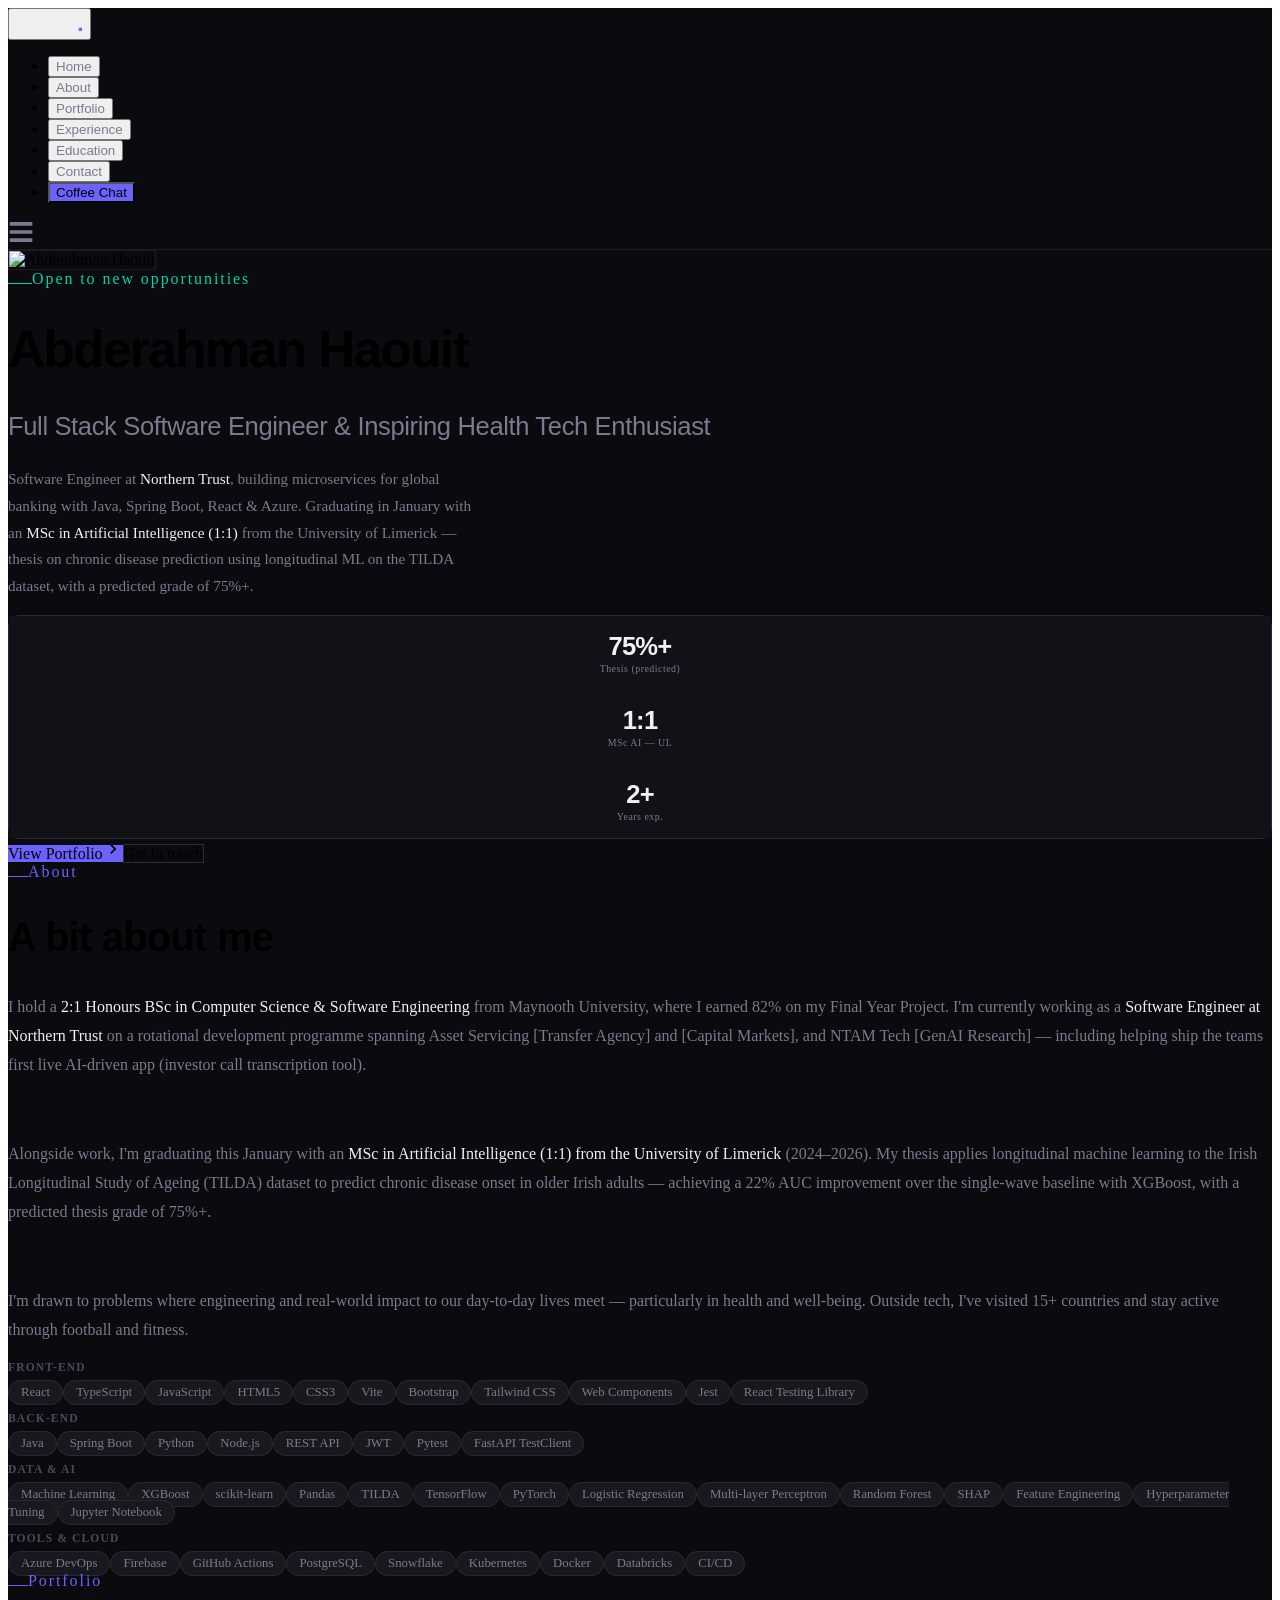
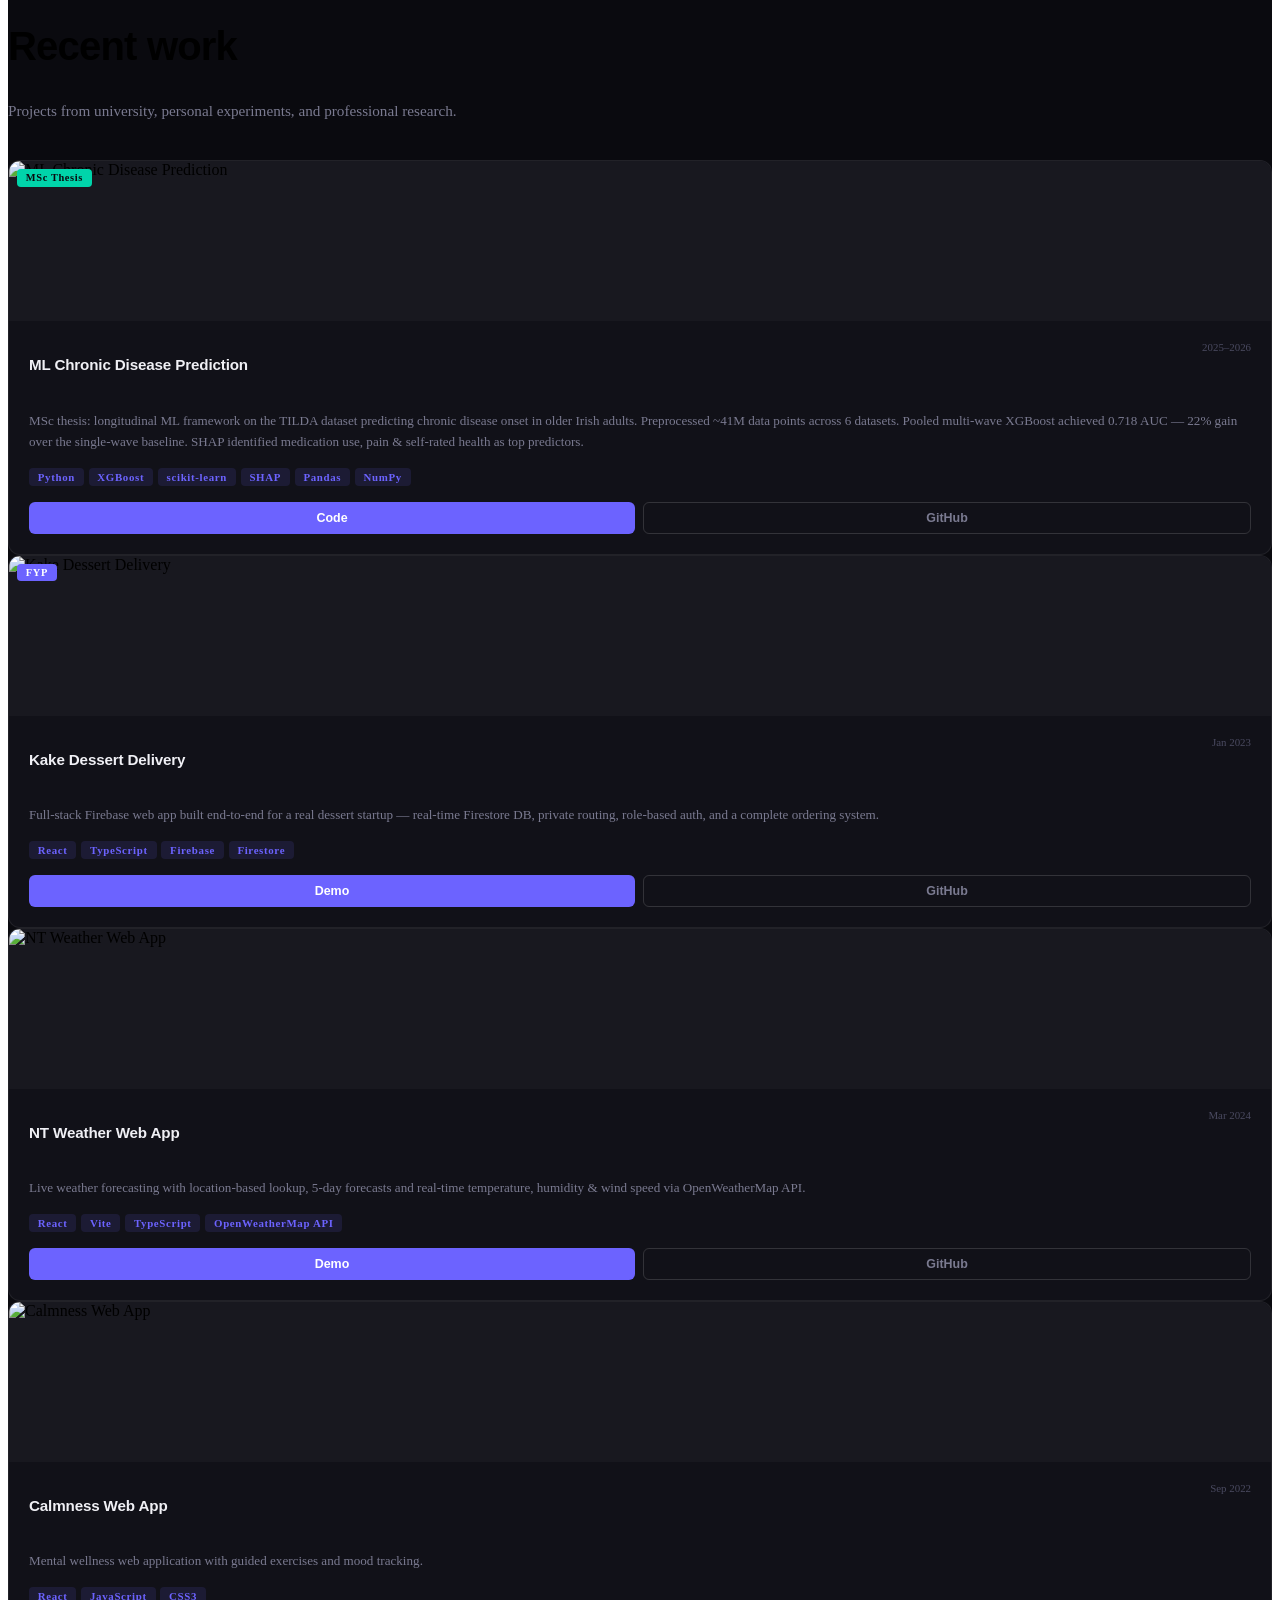
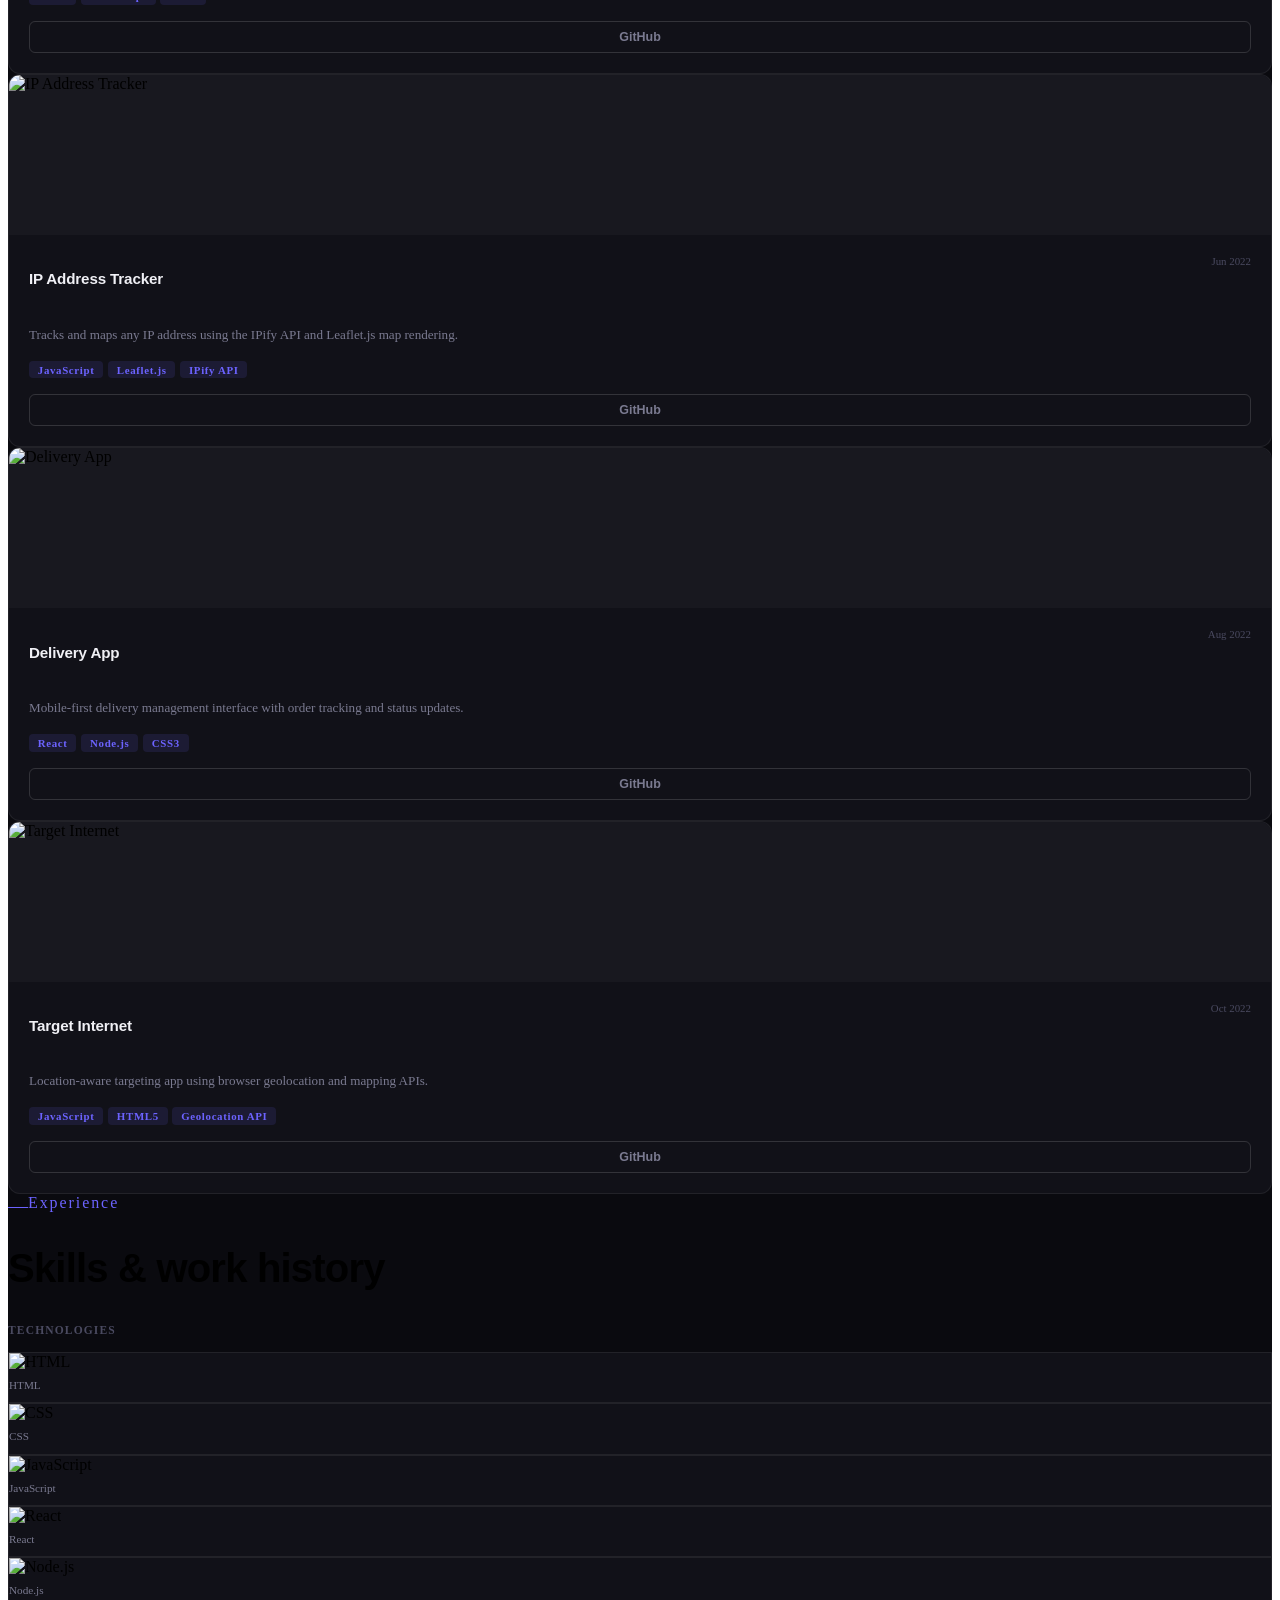
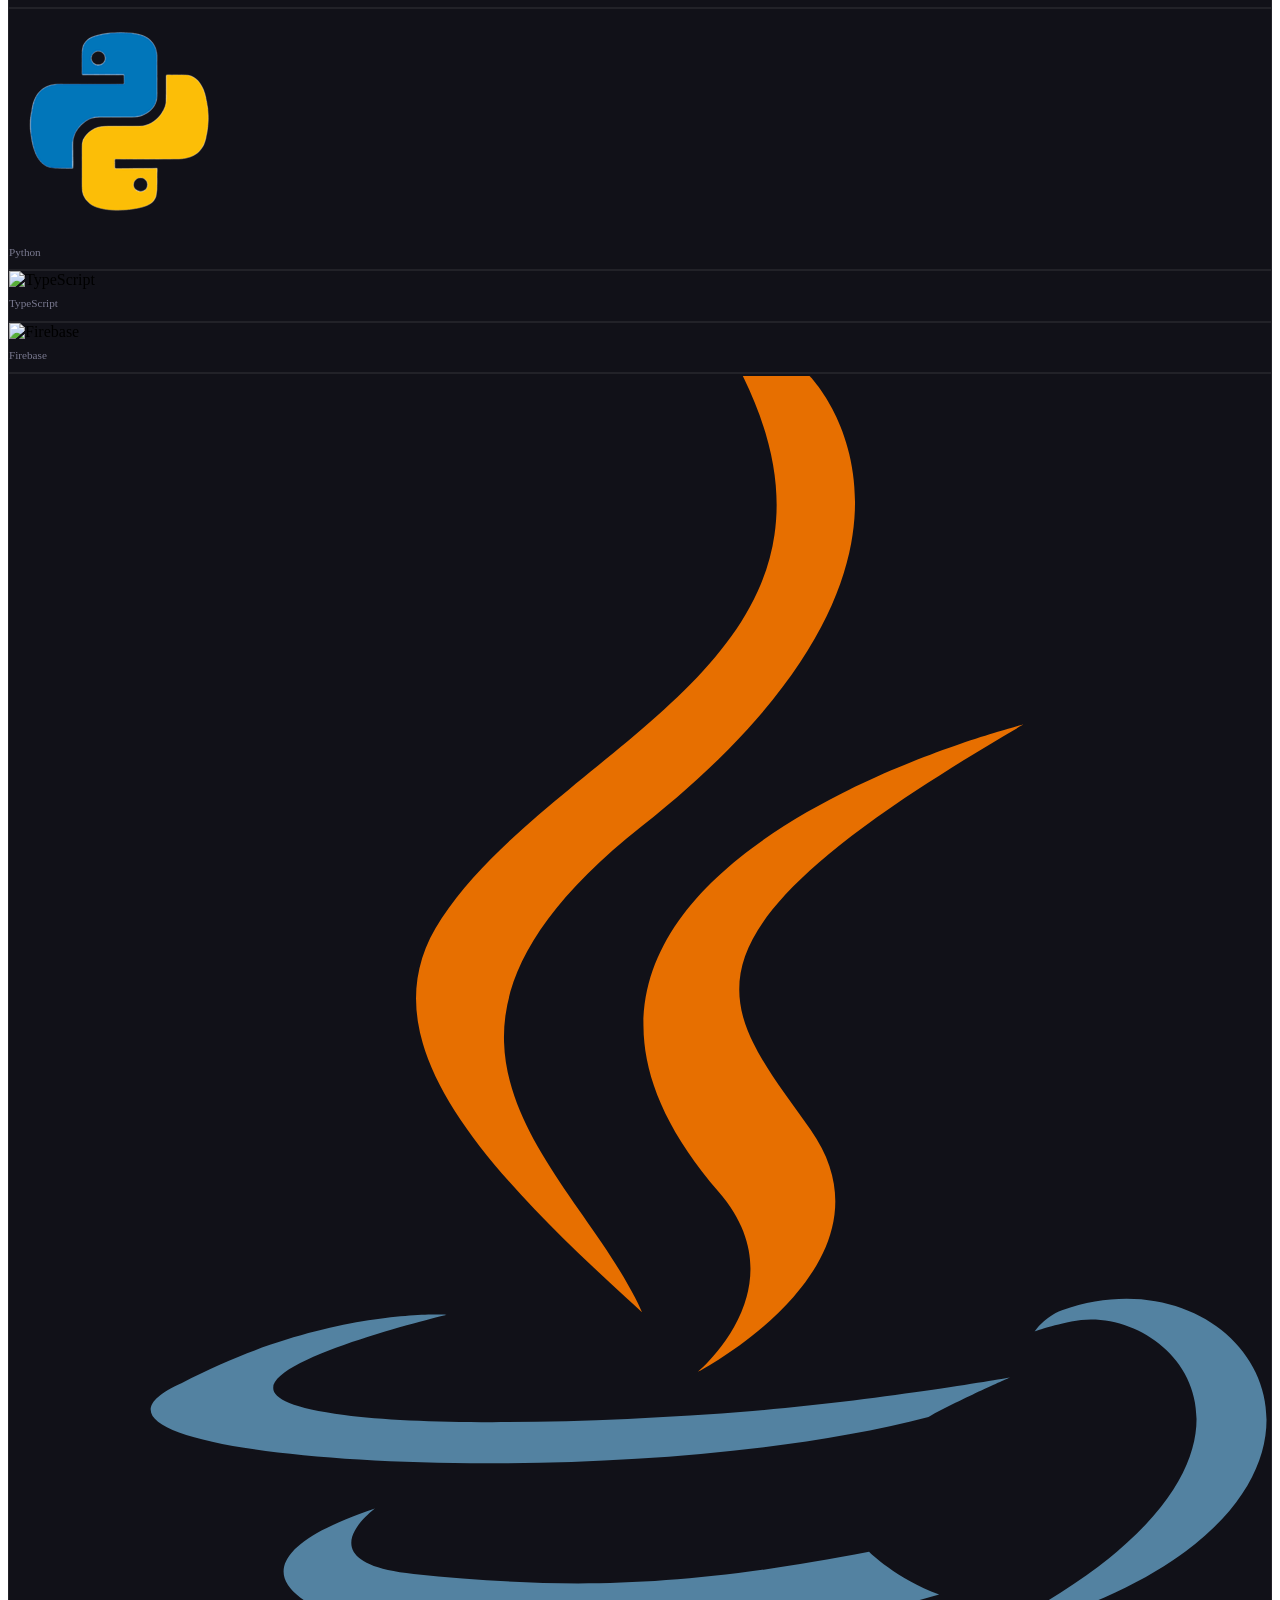
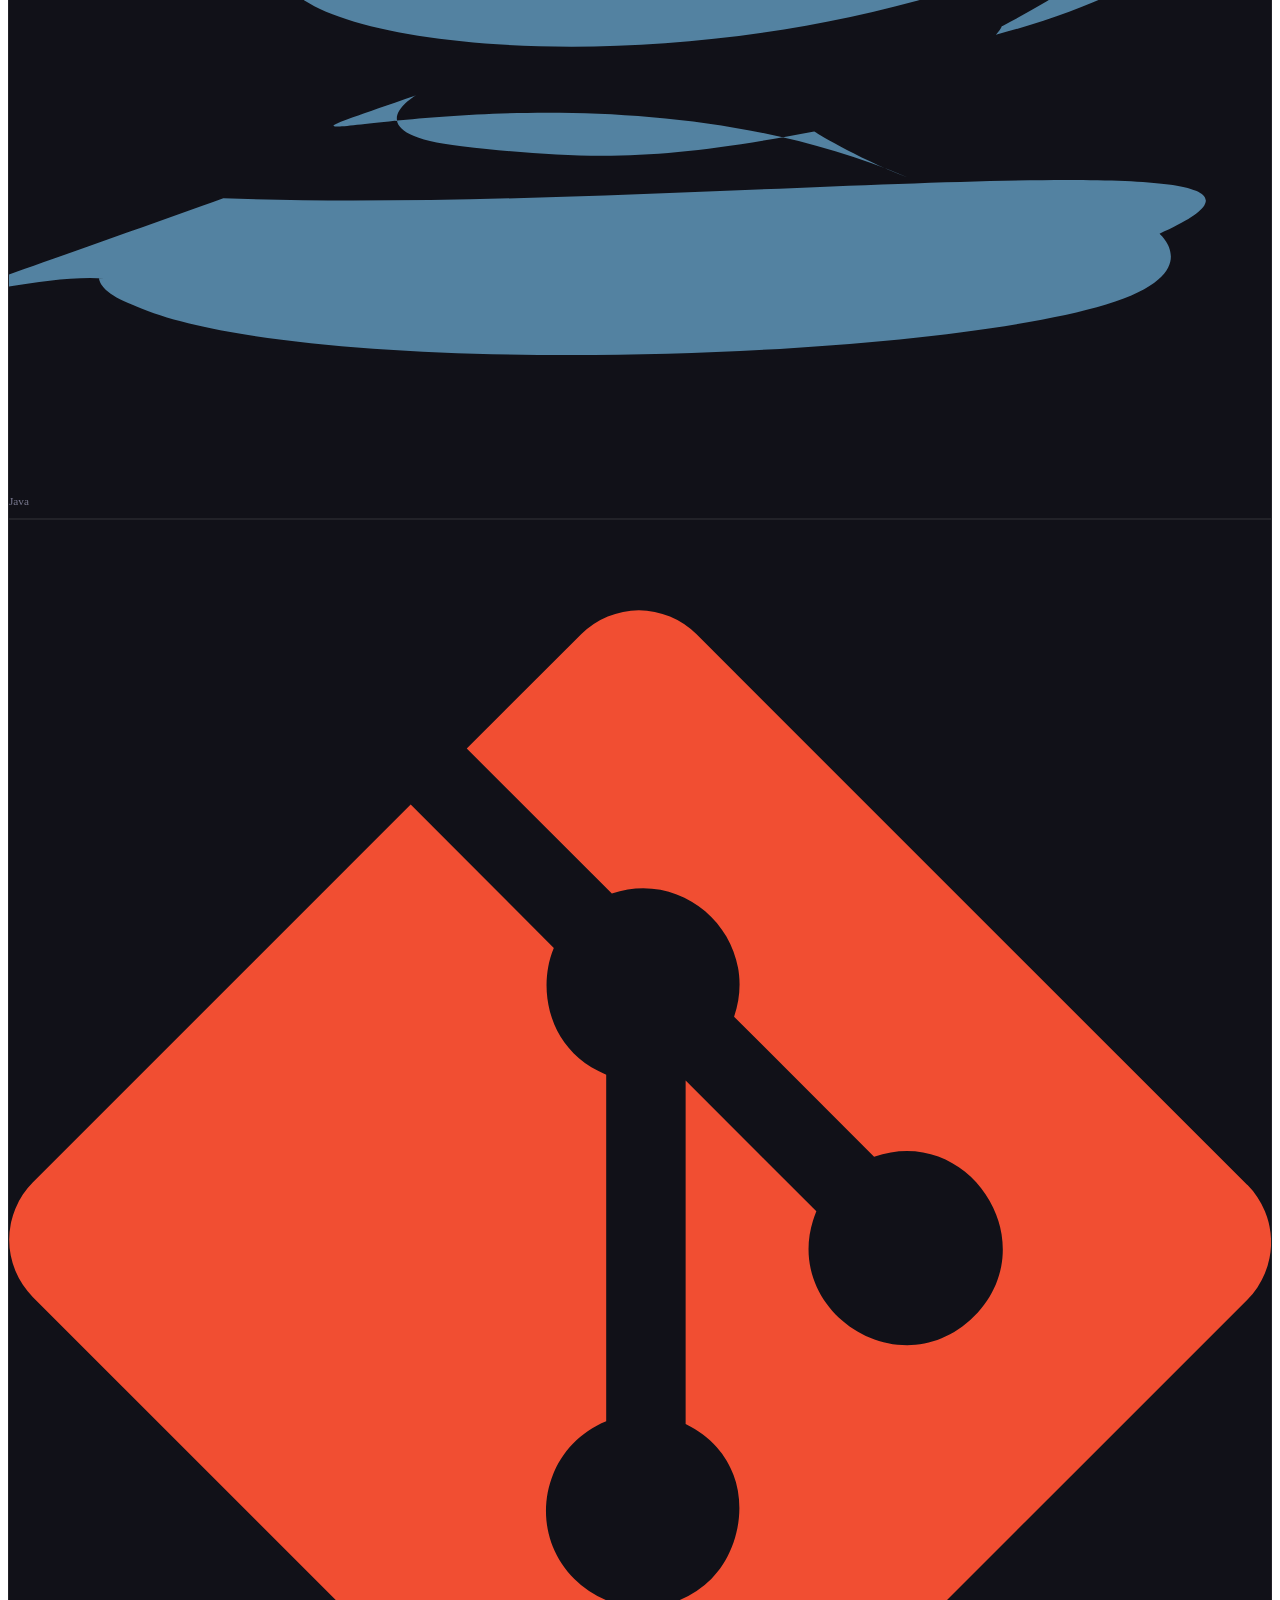
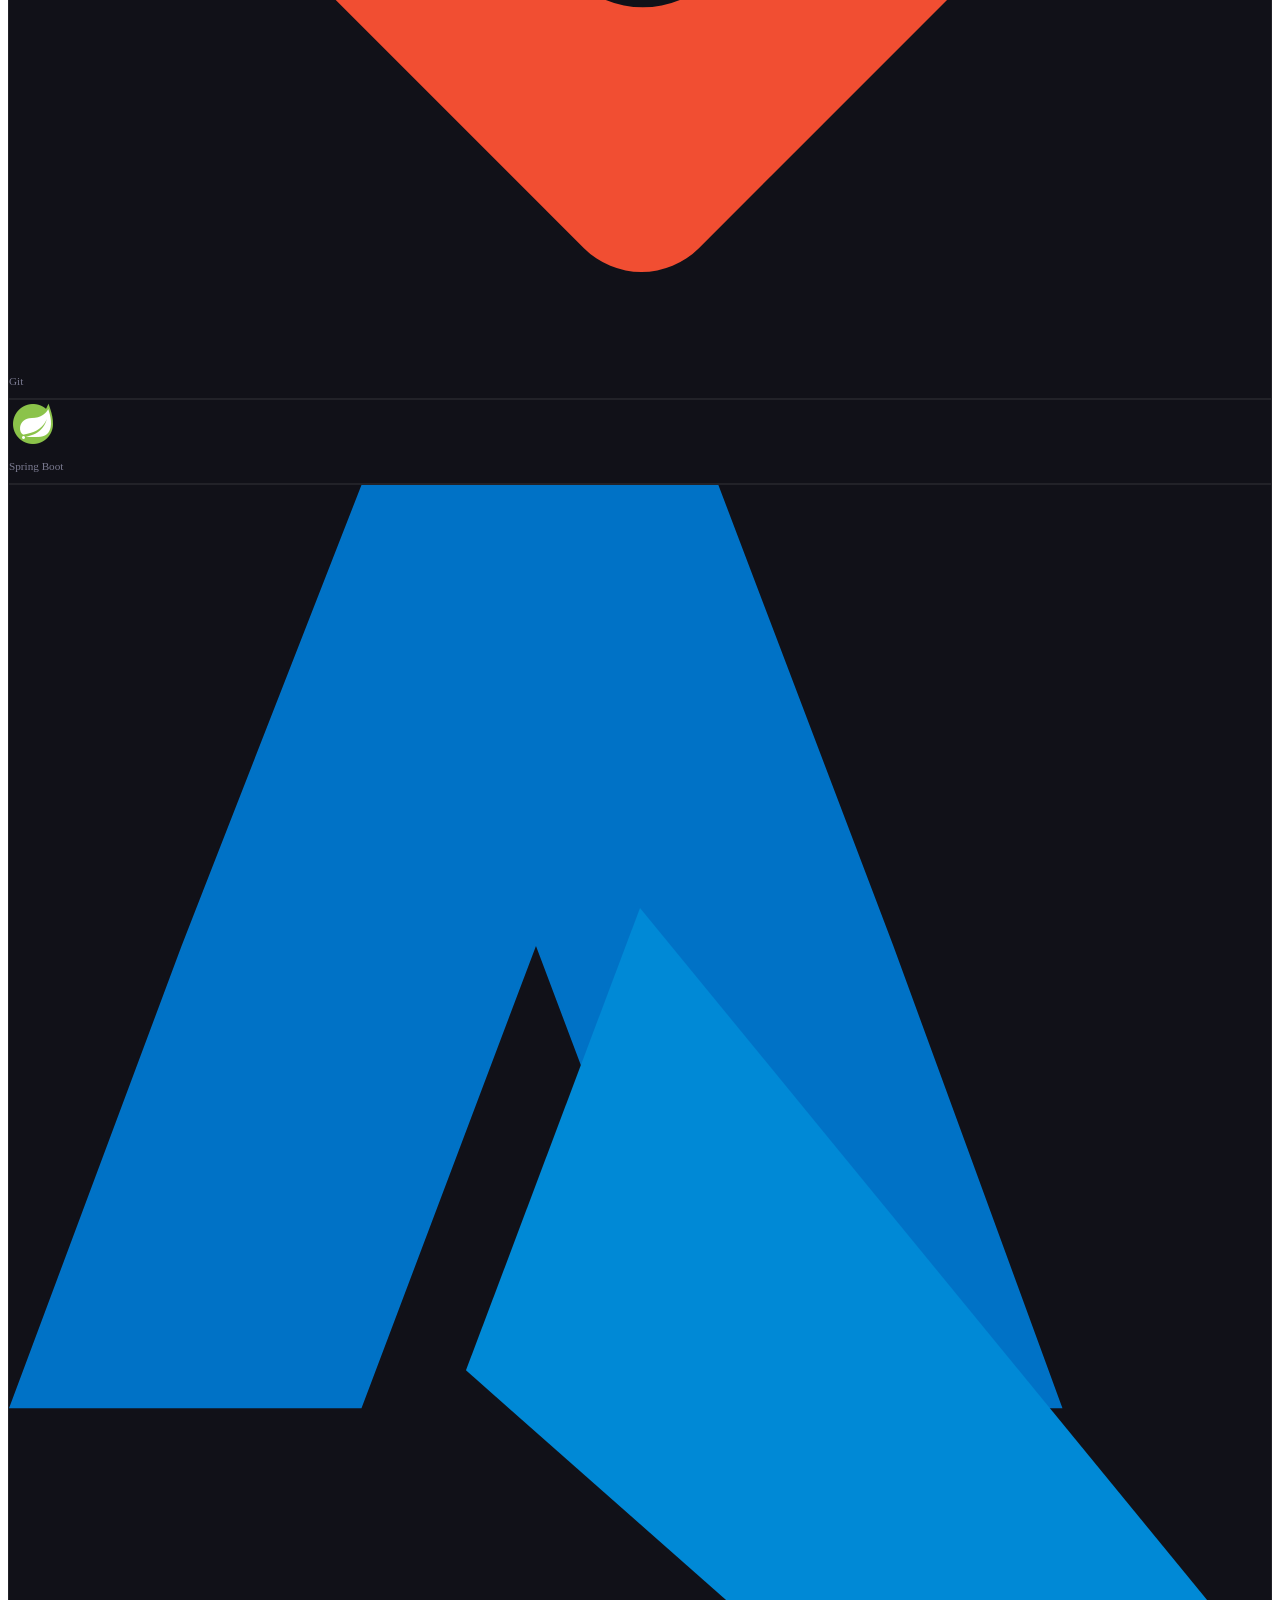
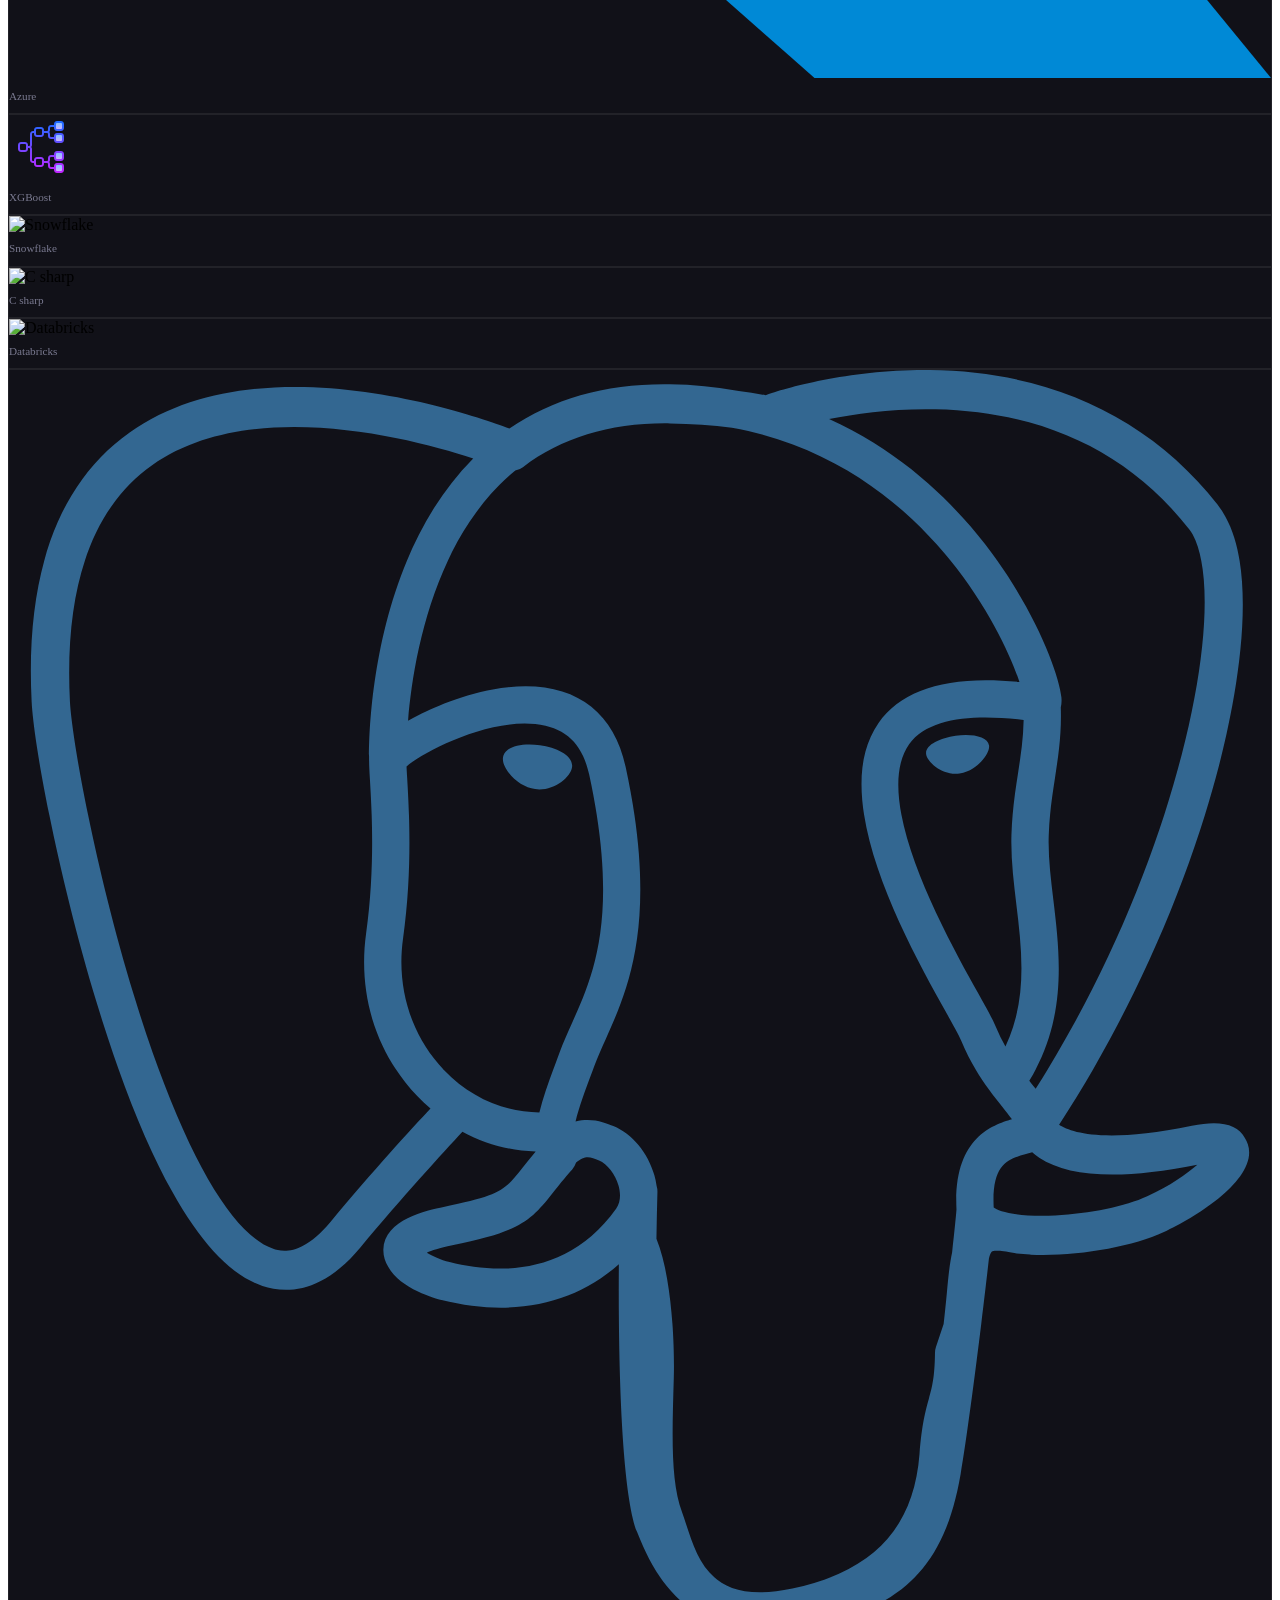
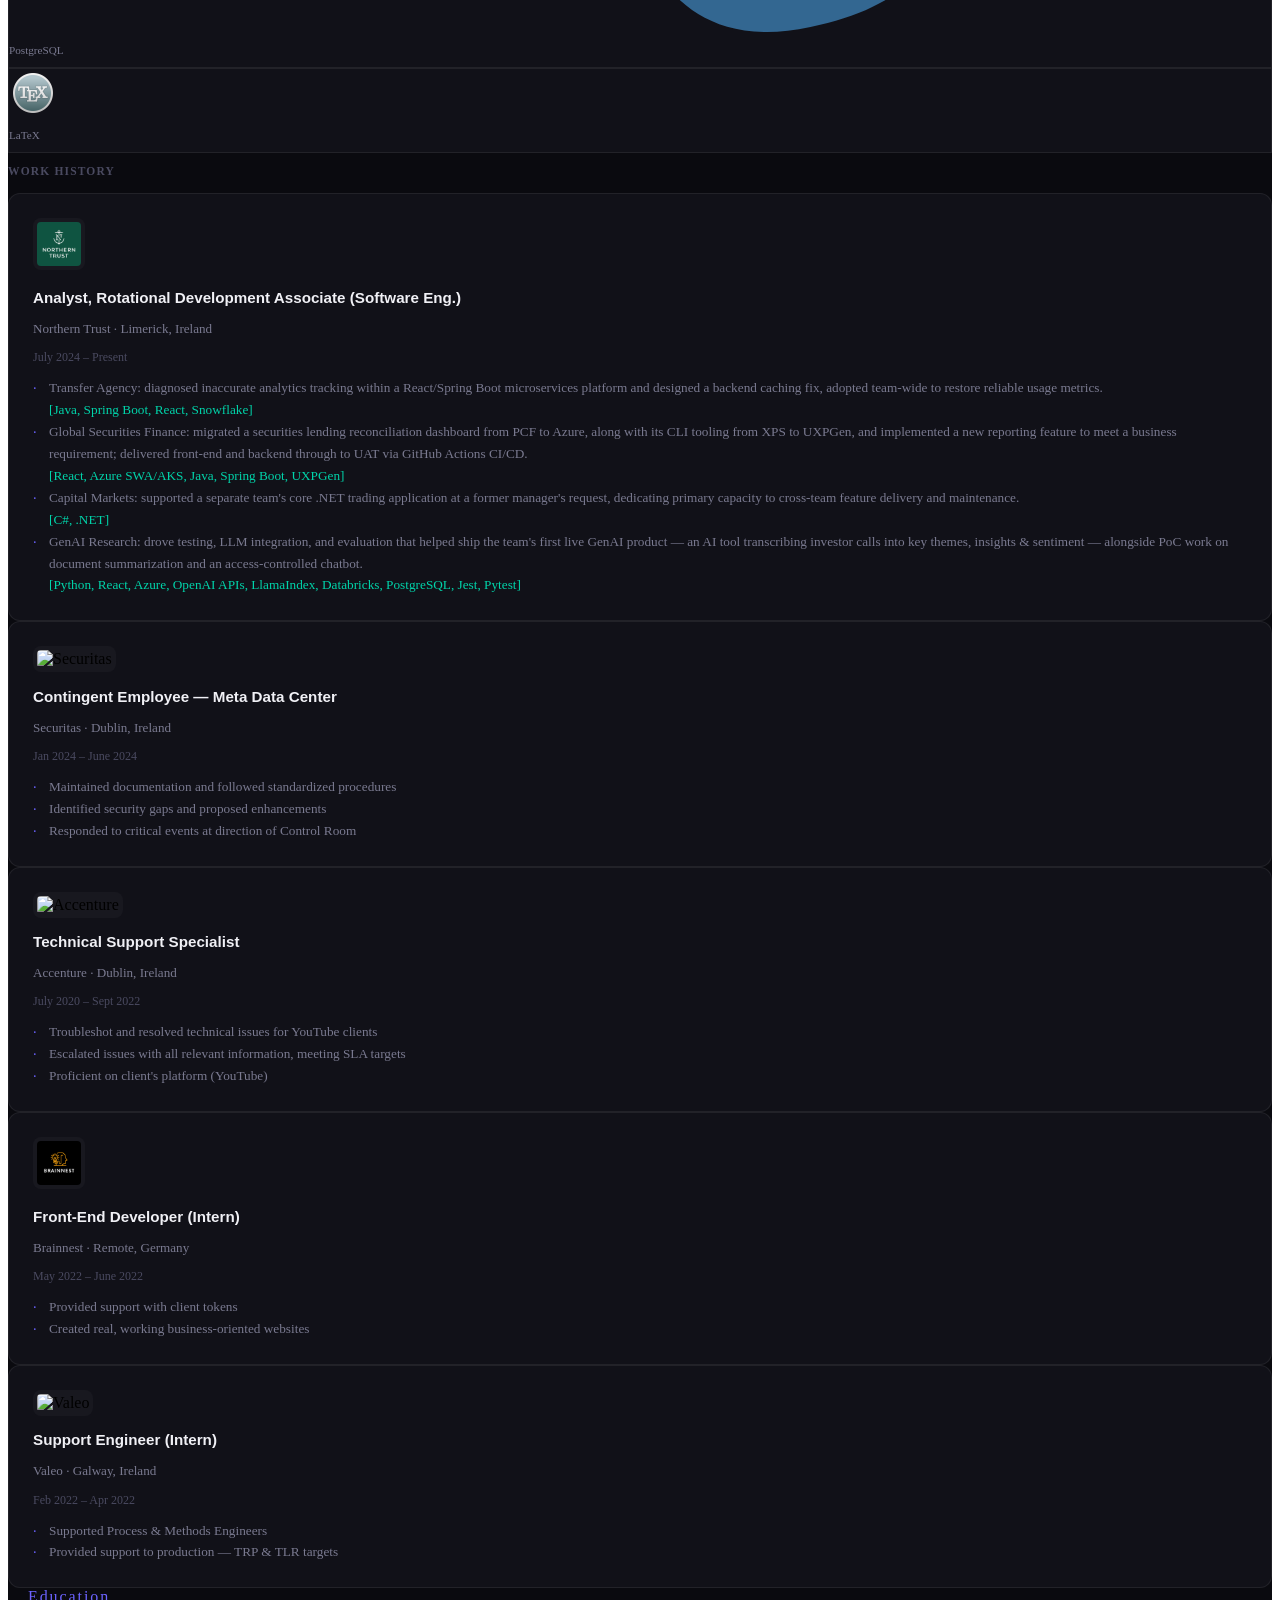
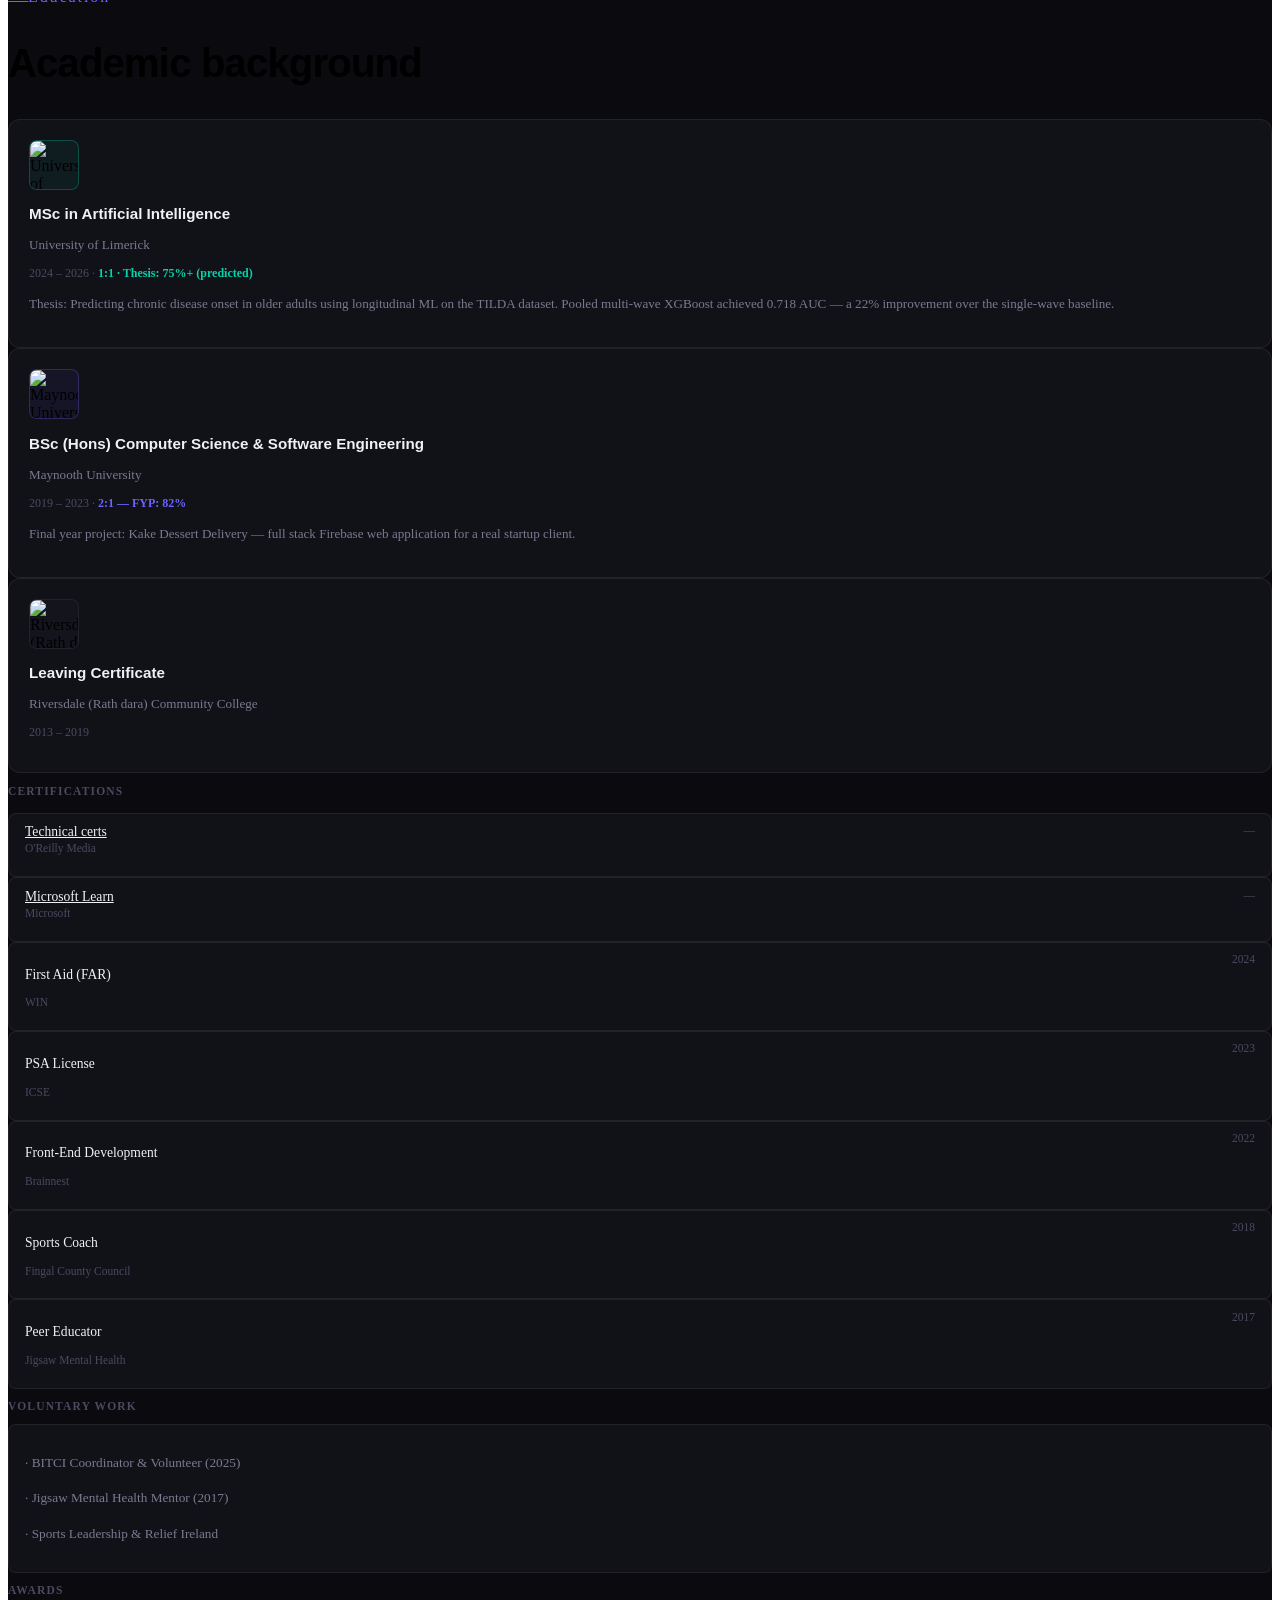
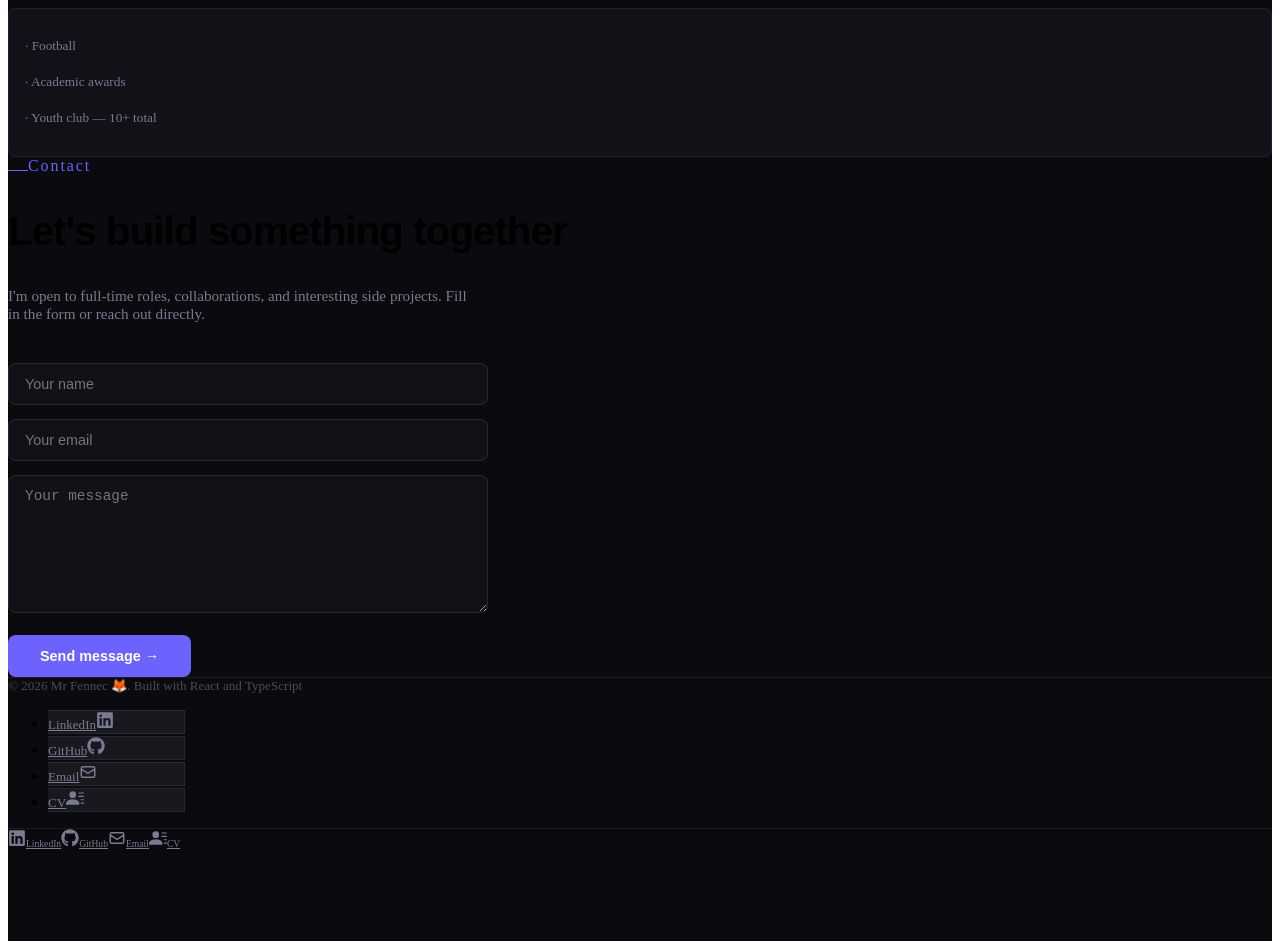
==== index.html @ 6ec9b43c "Updates" ====
<!doctype html><html lang="en"><head><meta charset="utf-8"/><link rel="icon" href="/favicon.ico"/><meta name="viewport" content="width=device-width,initial-scale=1"/><meta name="theme-color" content="#000000"/><meta name="description" content="Abderahman Haouit — Full-Stack Engineer & AI Researcher"/><link rel="apple-touch-icon" href="/logo192.png"/><link rel="manifest" href="/manifest.json"/><title>Abder.</title><script>!function(){var e=sessionStorage.getItem("spa_redirect");e&&(sessionStorage.removeItem("spa_redirect"),window.history.replaceState(null,"","/"+e))}()</script><script defer="defer" src="/static/js/main.0564d93a.js"></script><link href="/static/css/main.3e0c6f83.css" rel="stylesheet"></head><body><noscript>You need to enable JavaScript to run this app.</noscript><div id="root"></div></body></html>
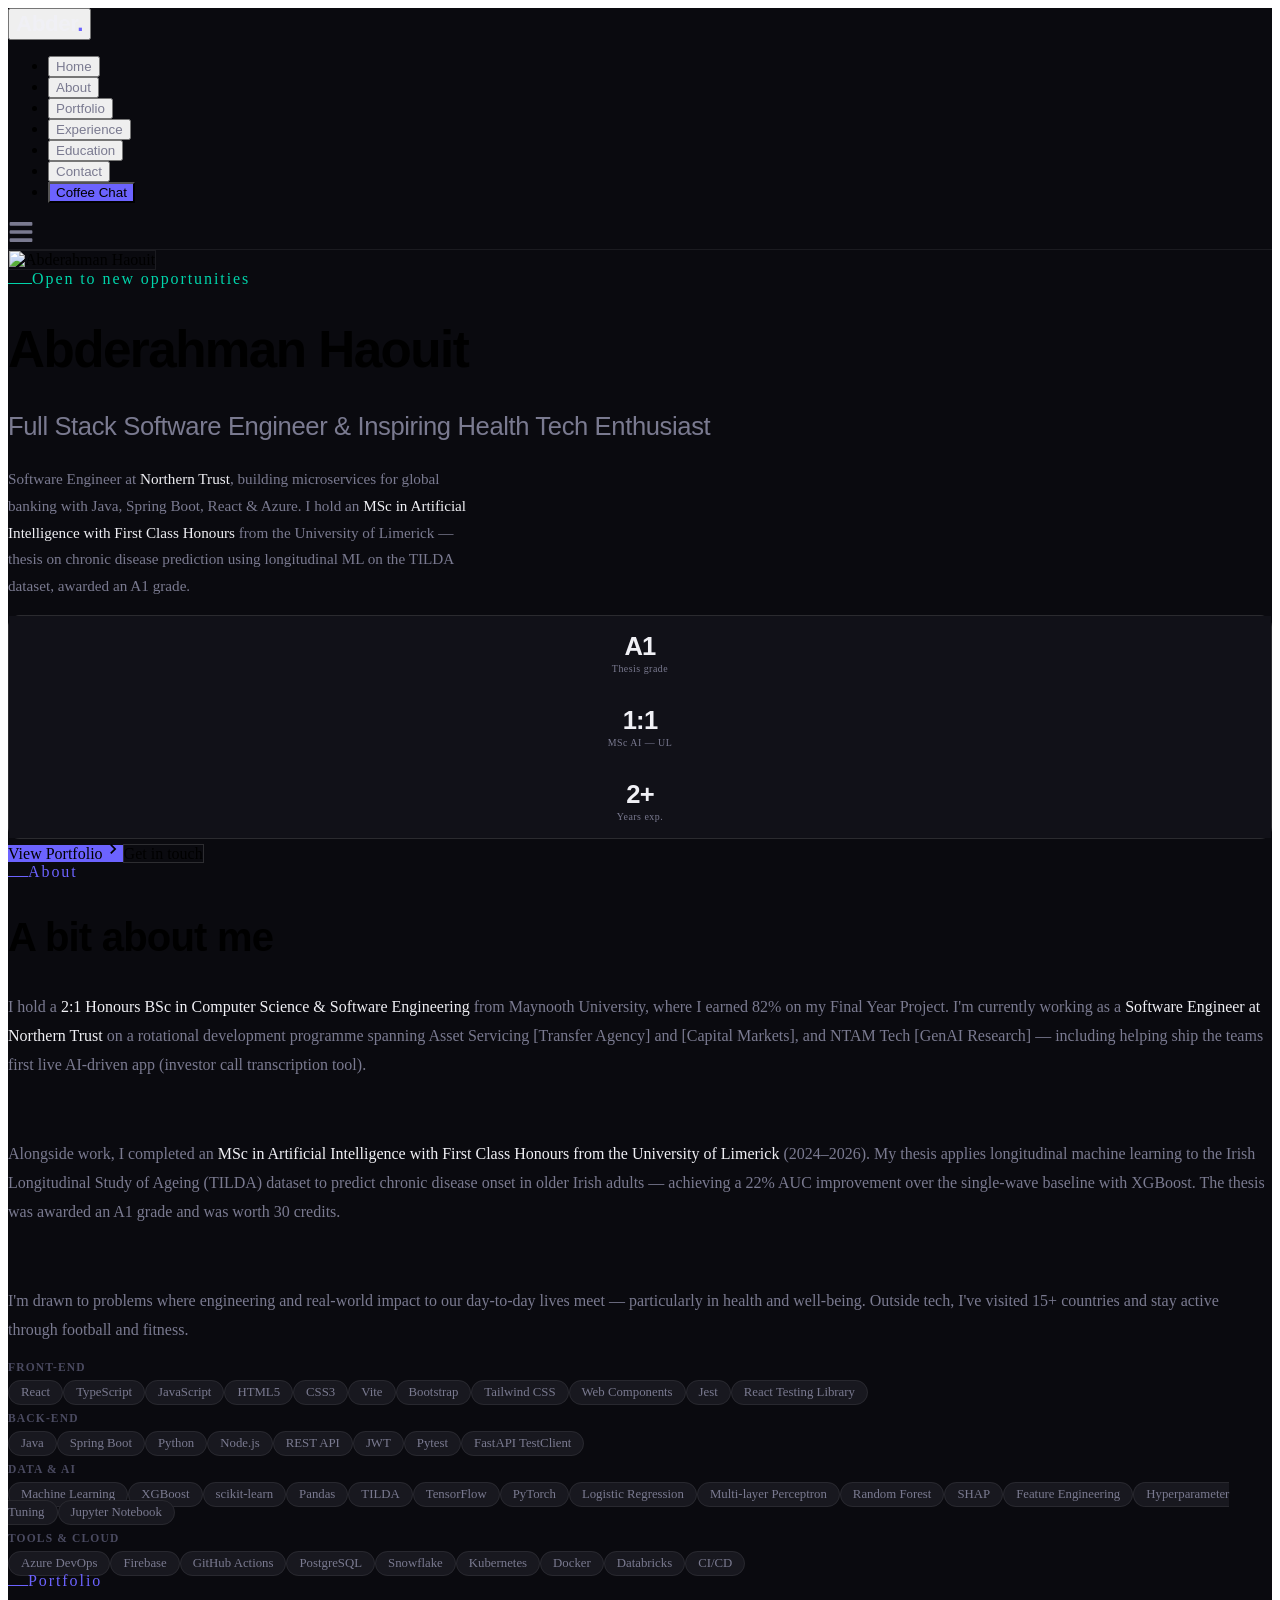
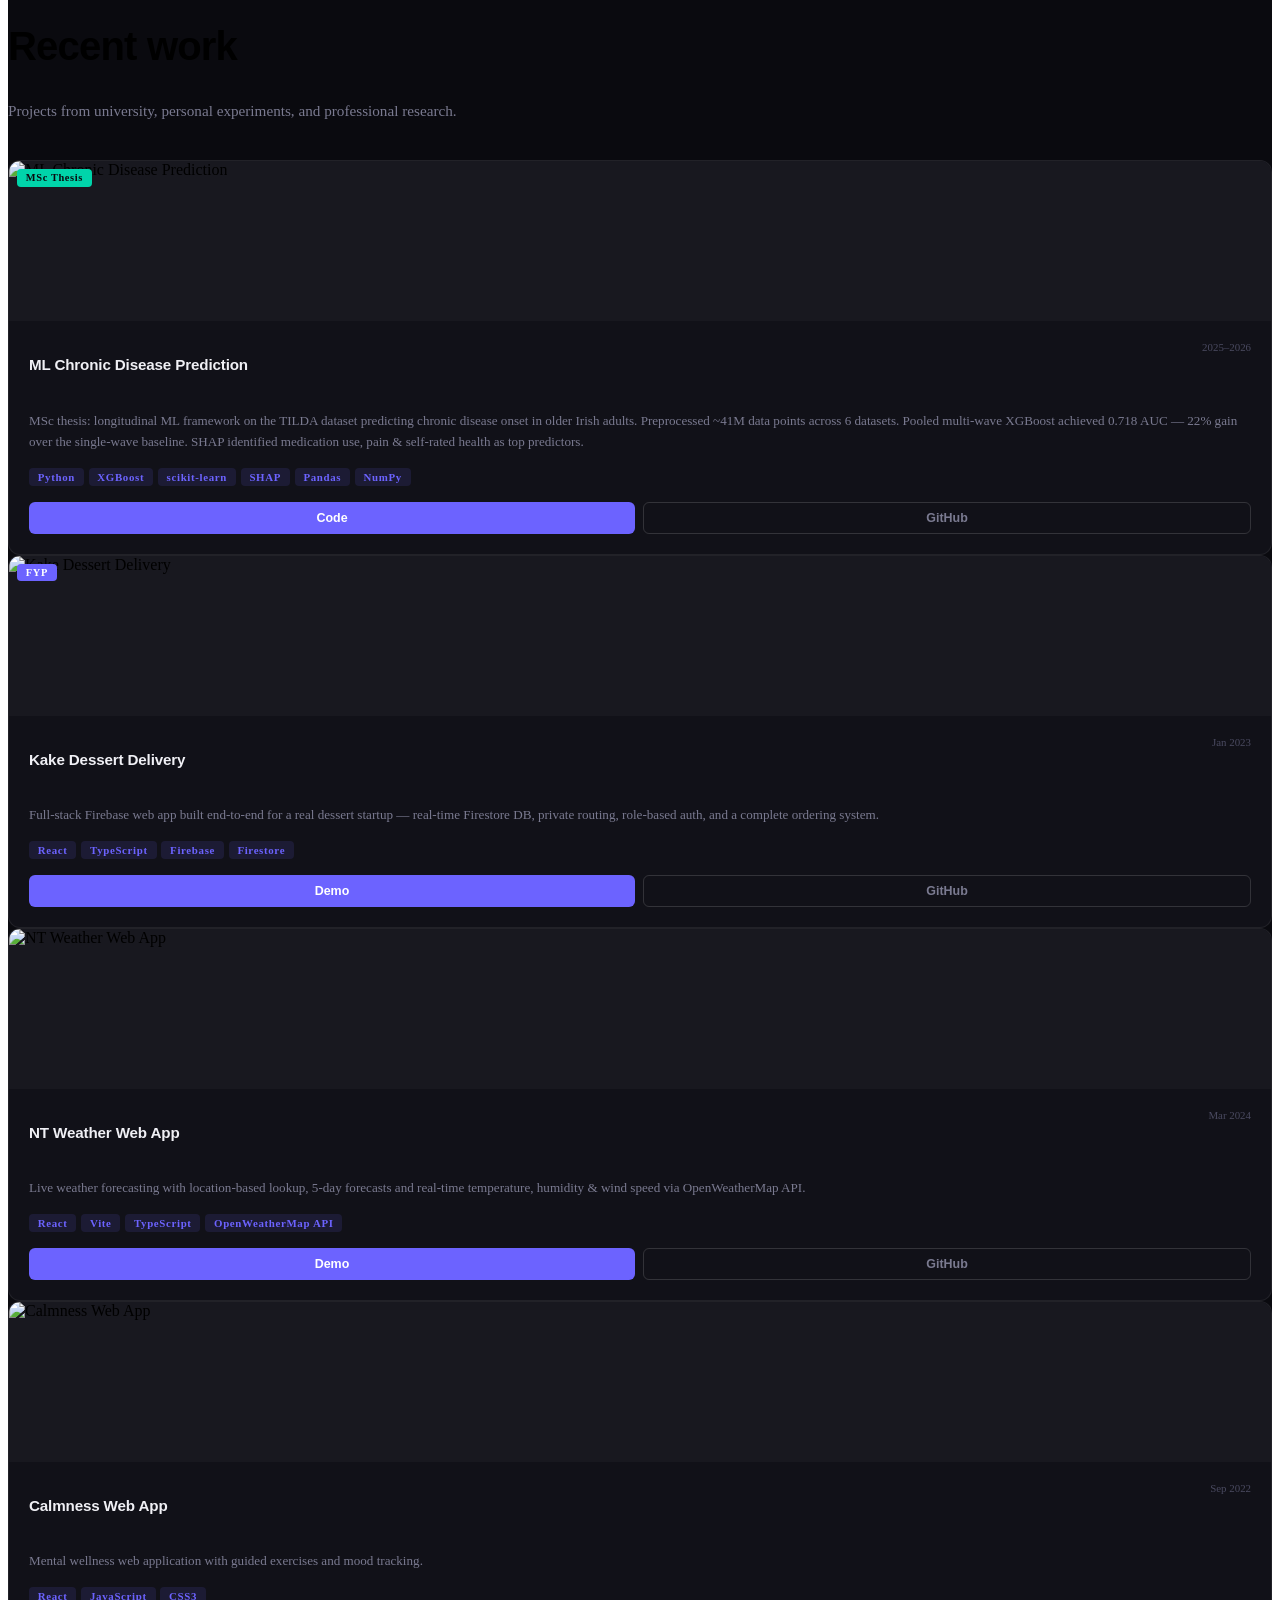
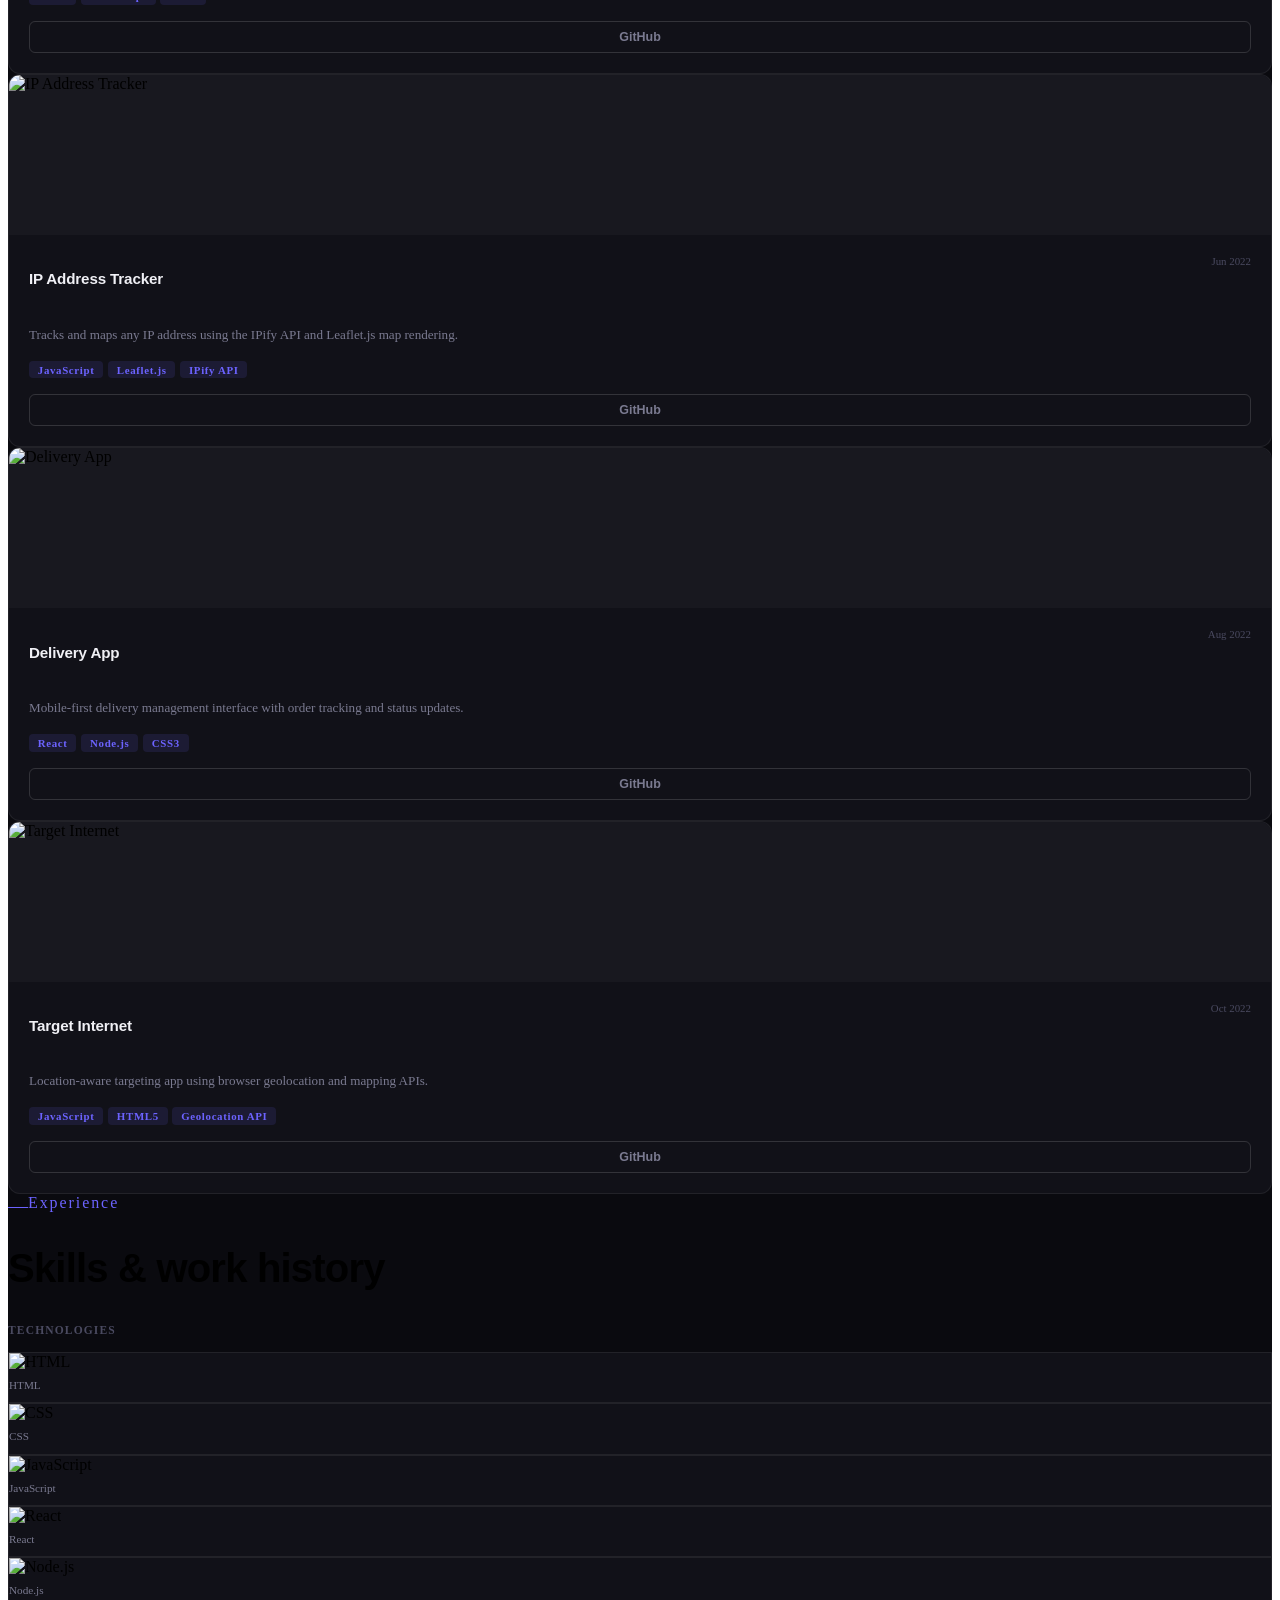
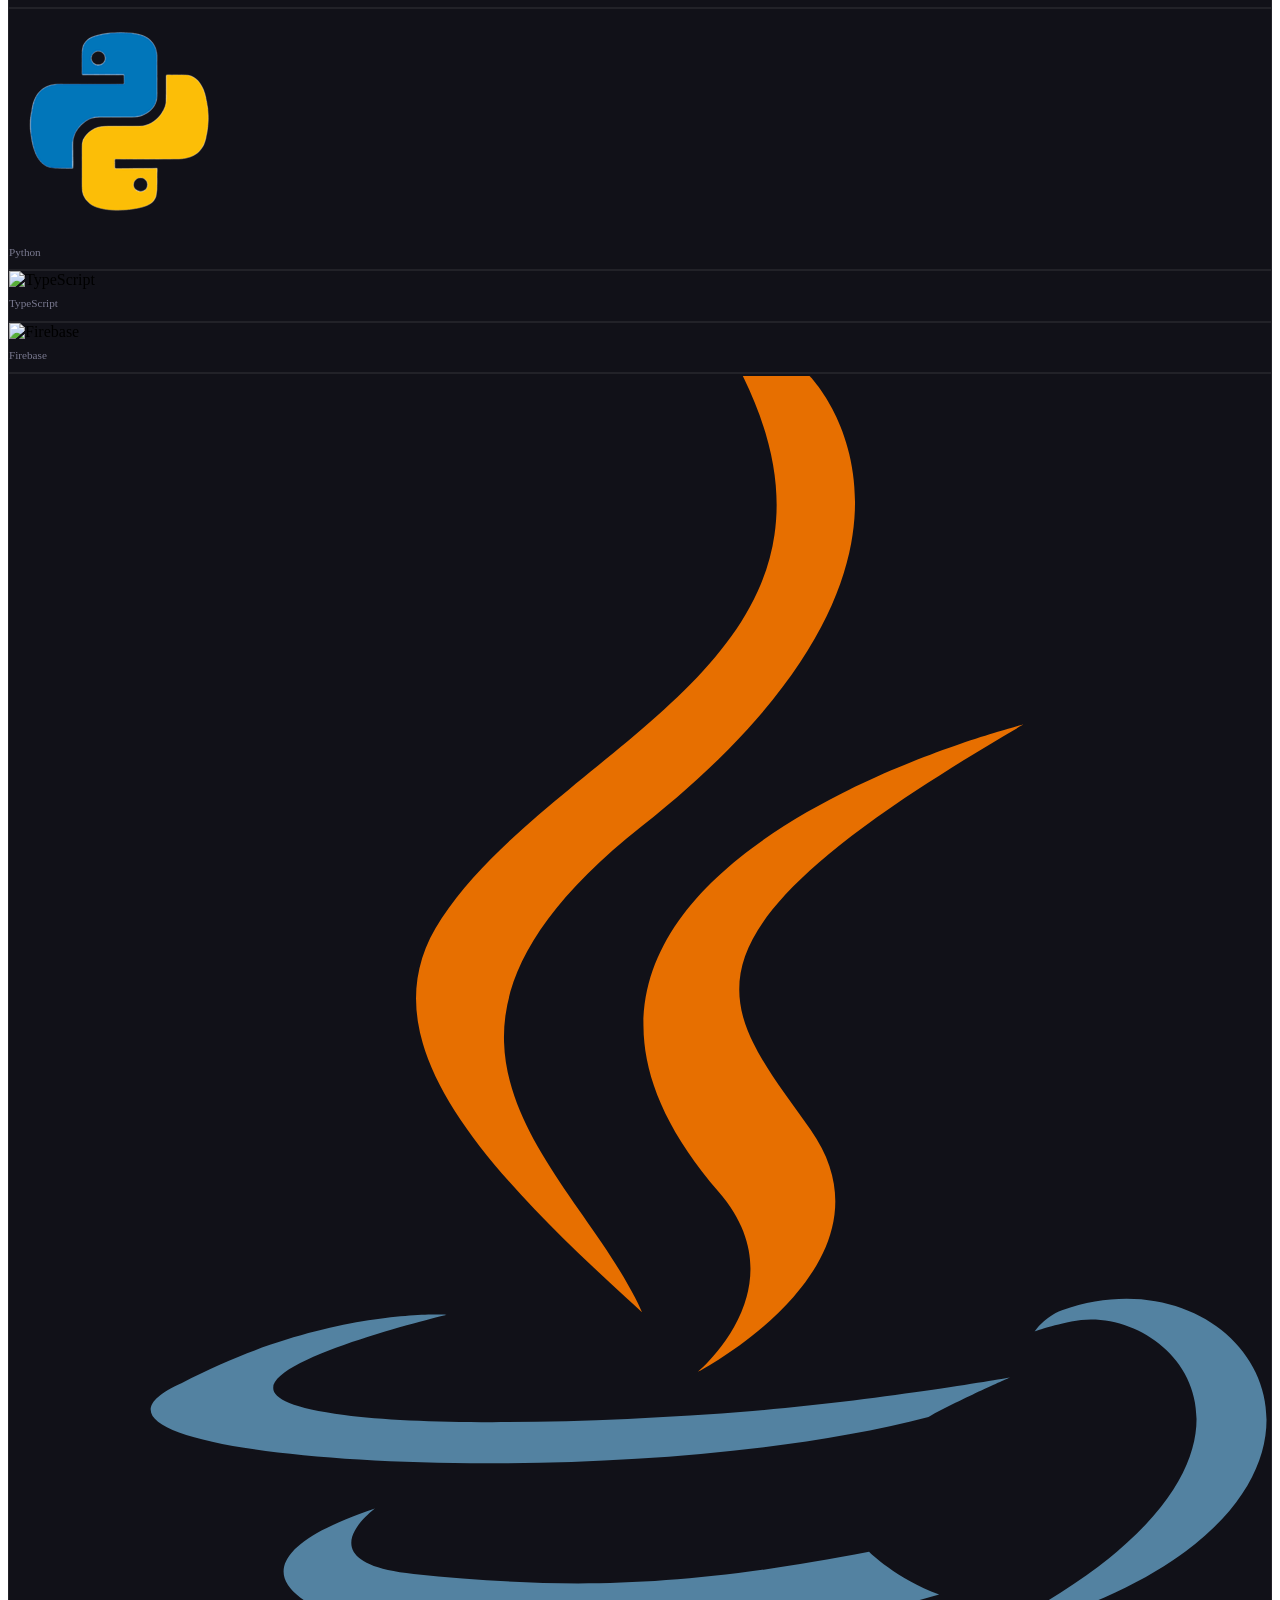
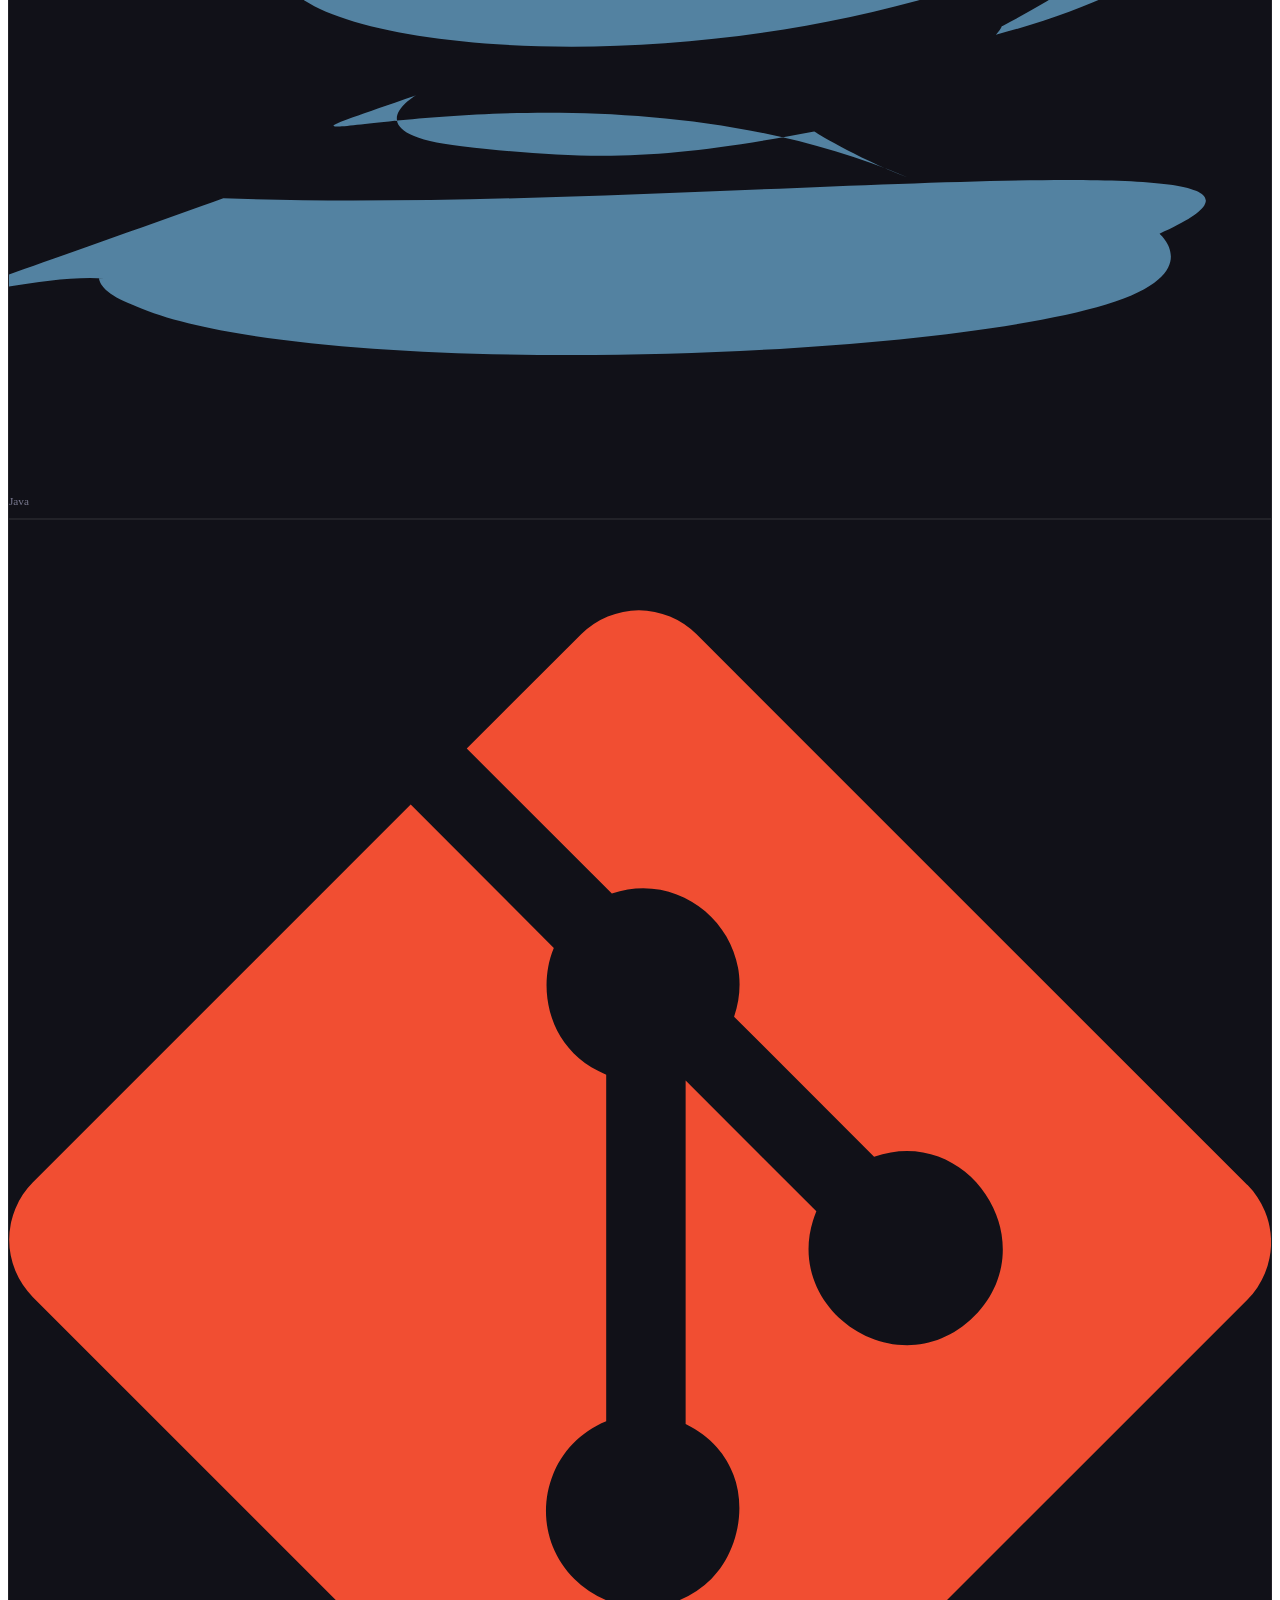
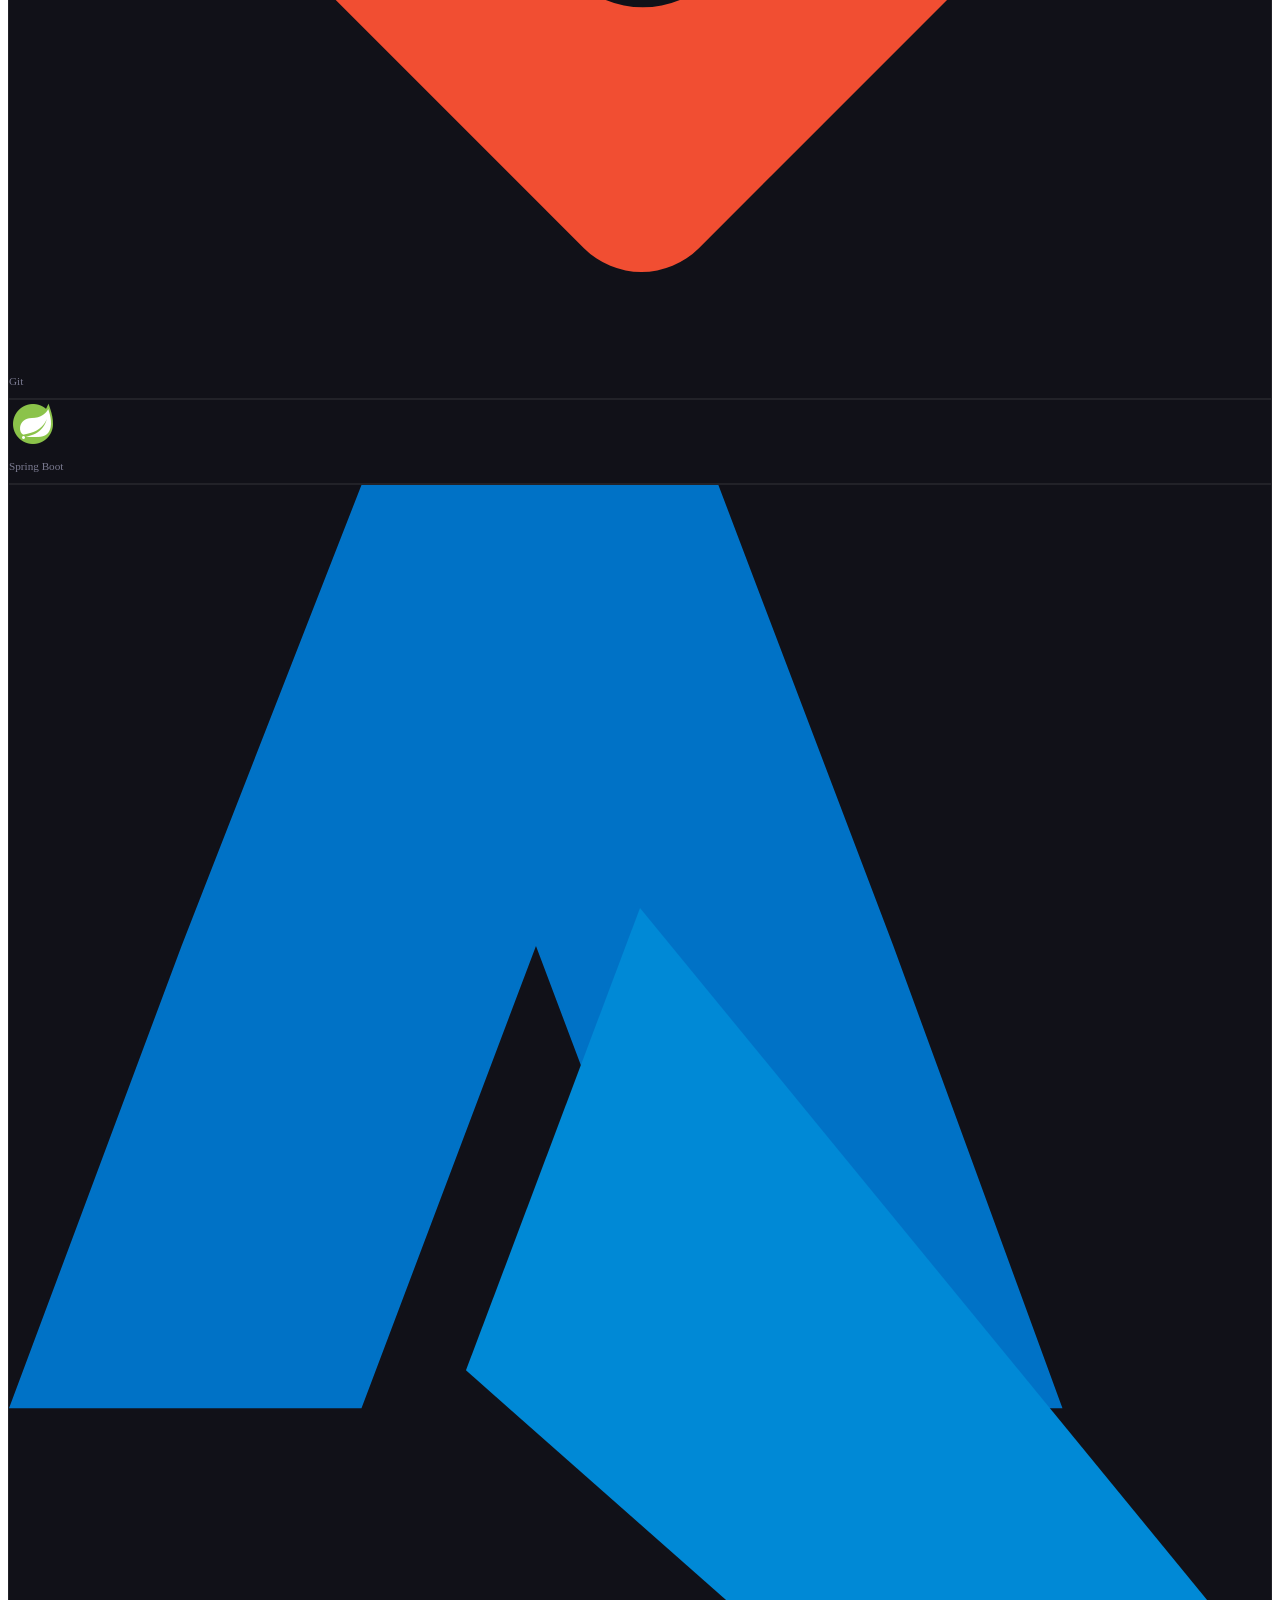
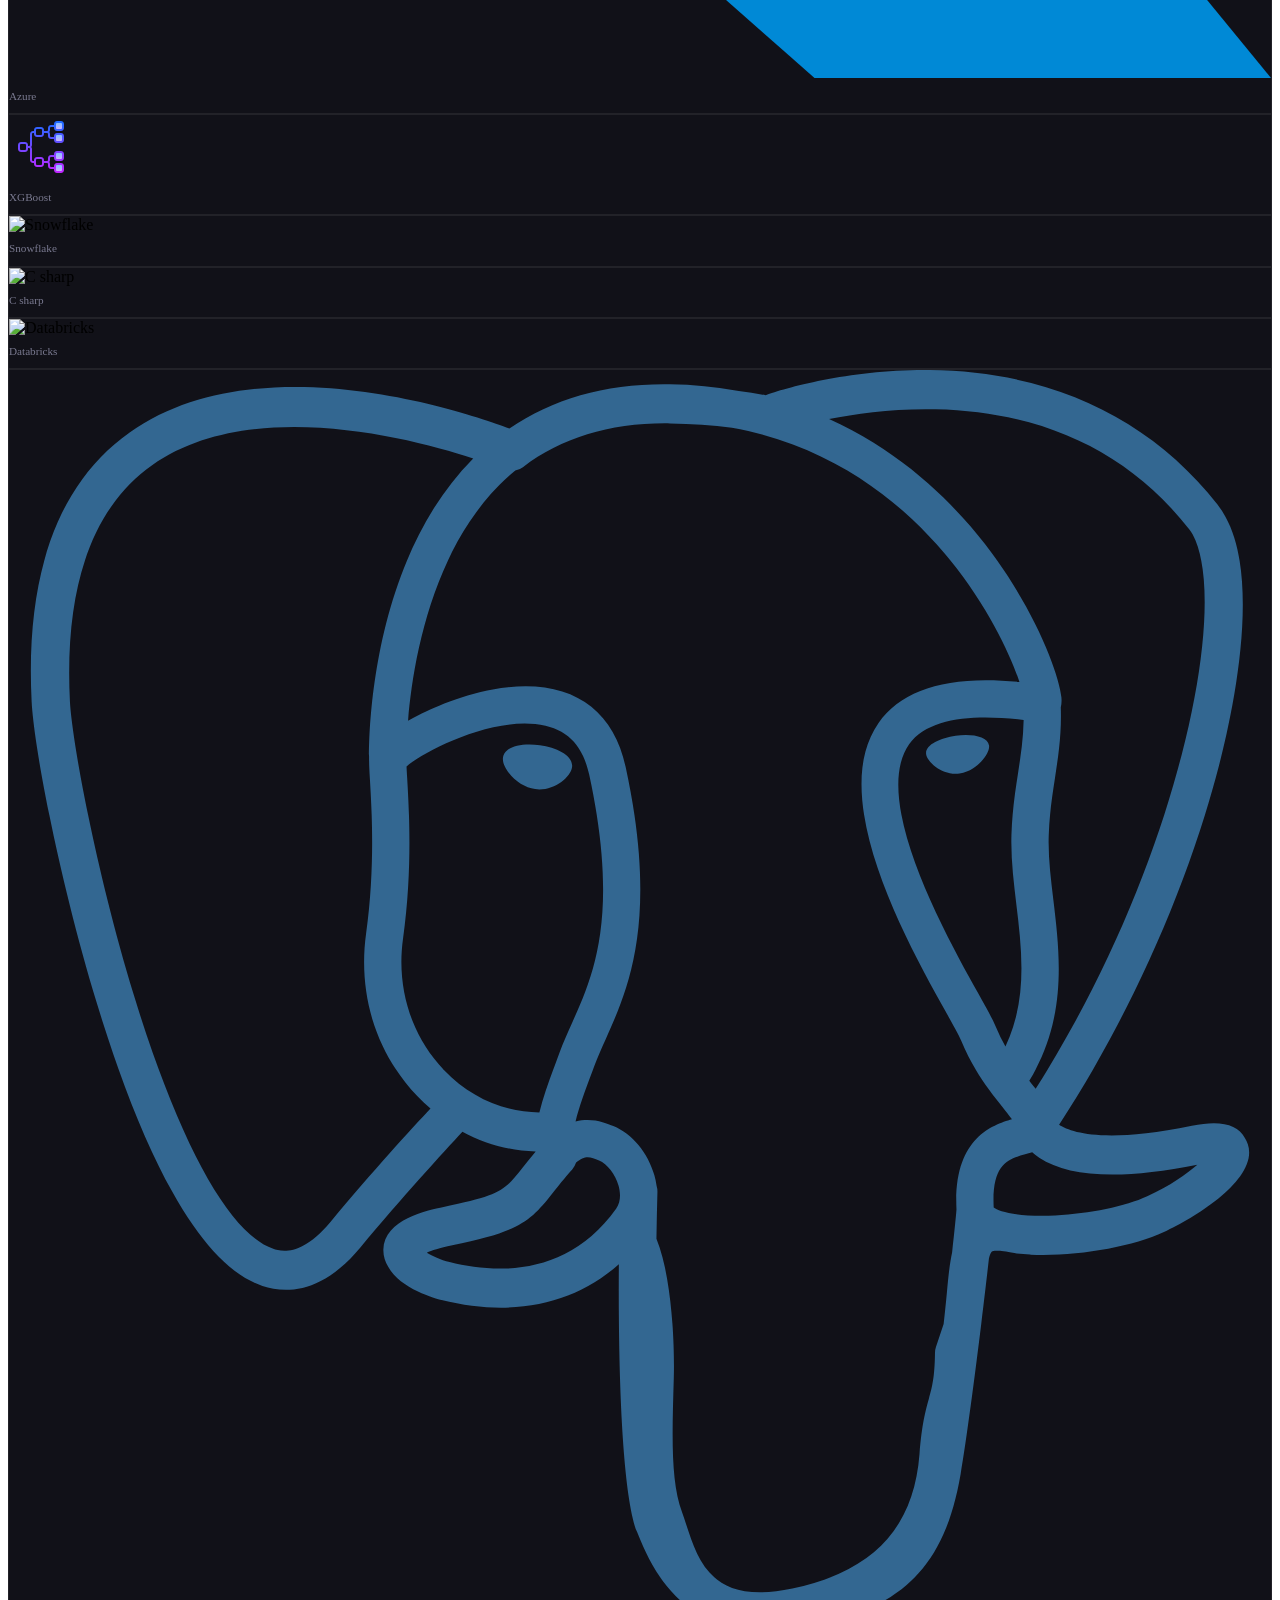
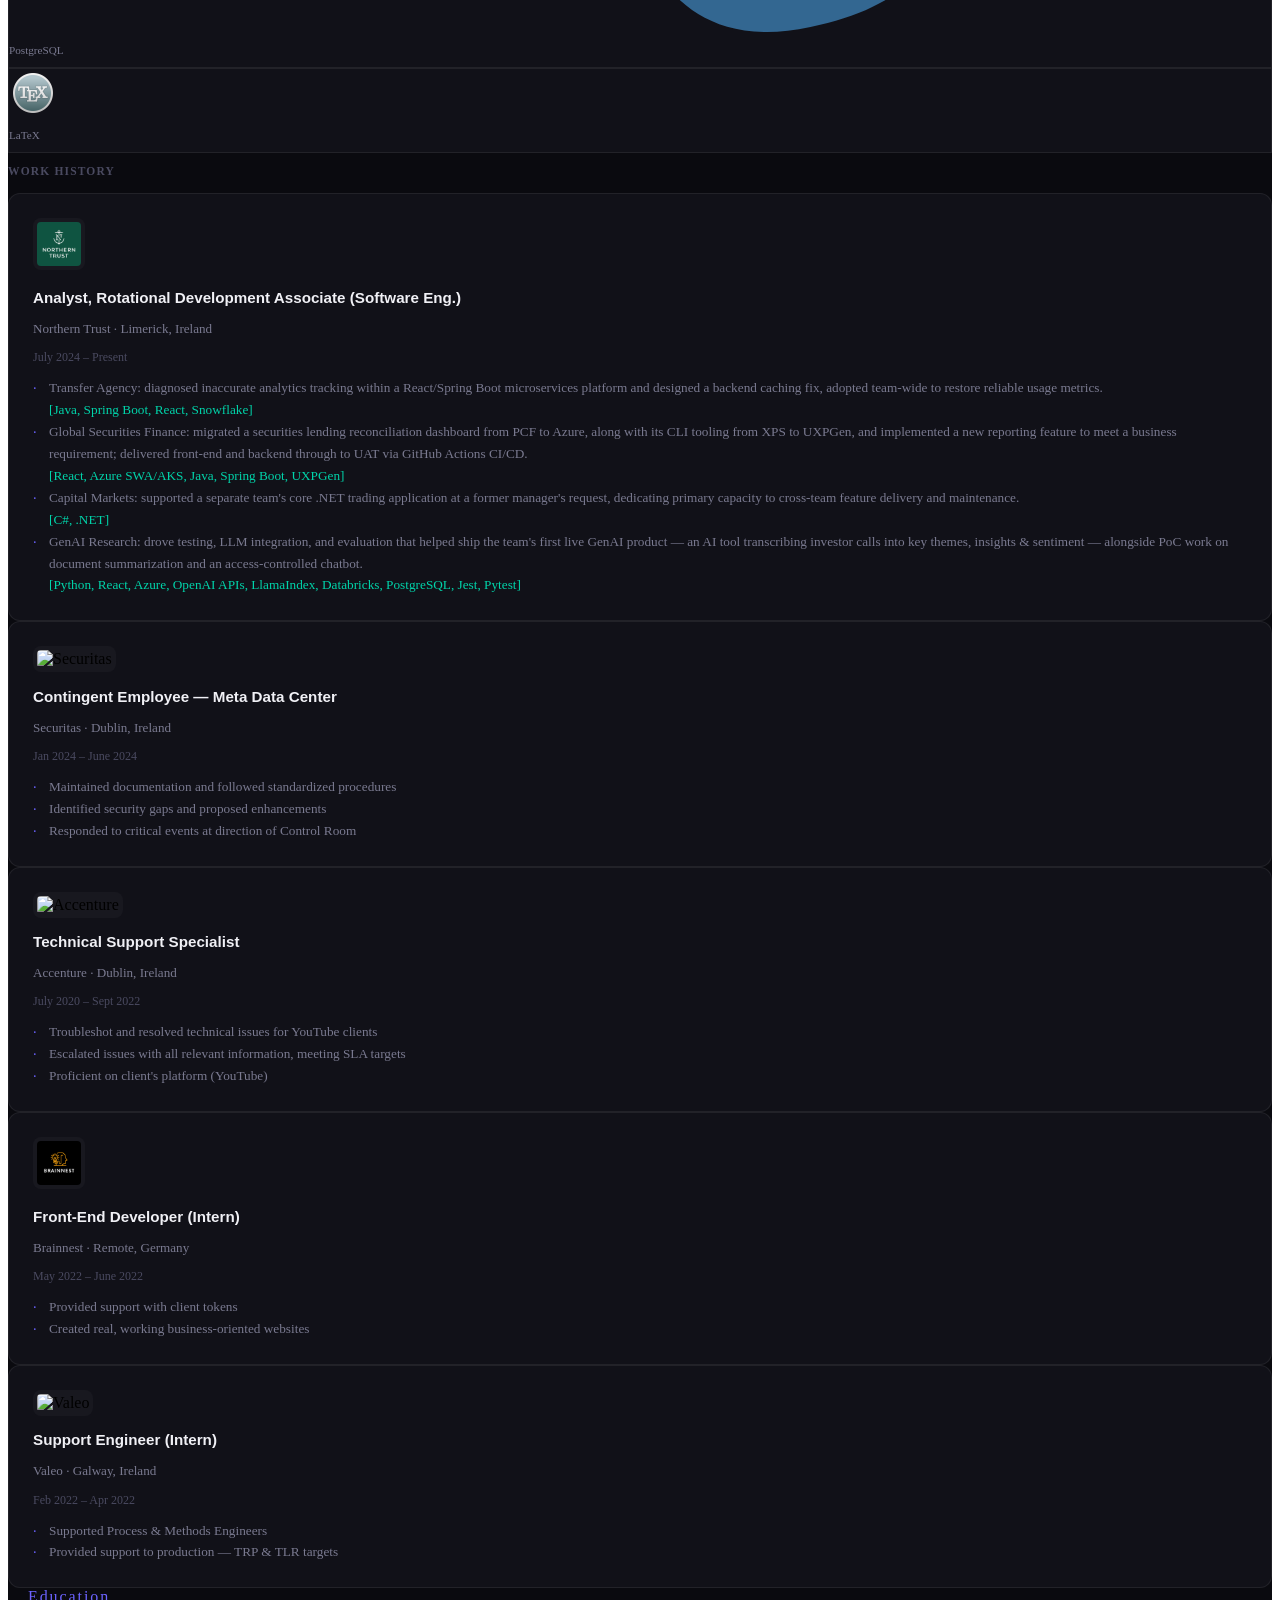
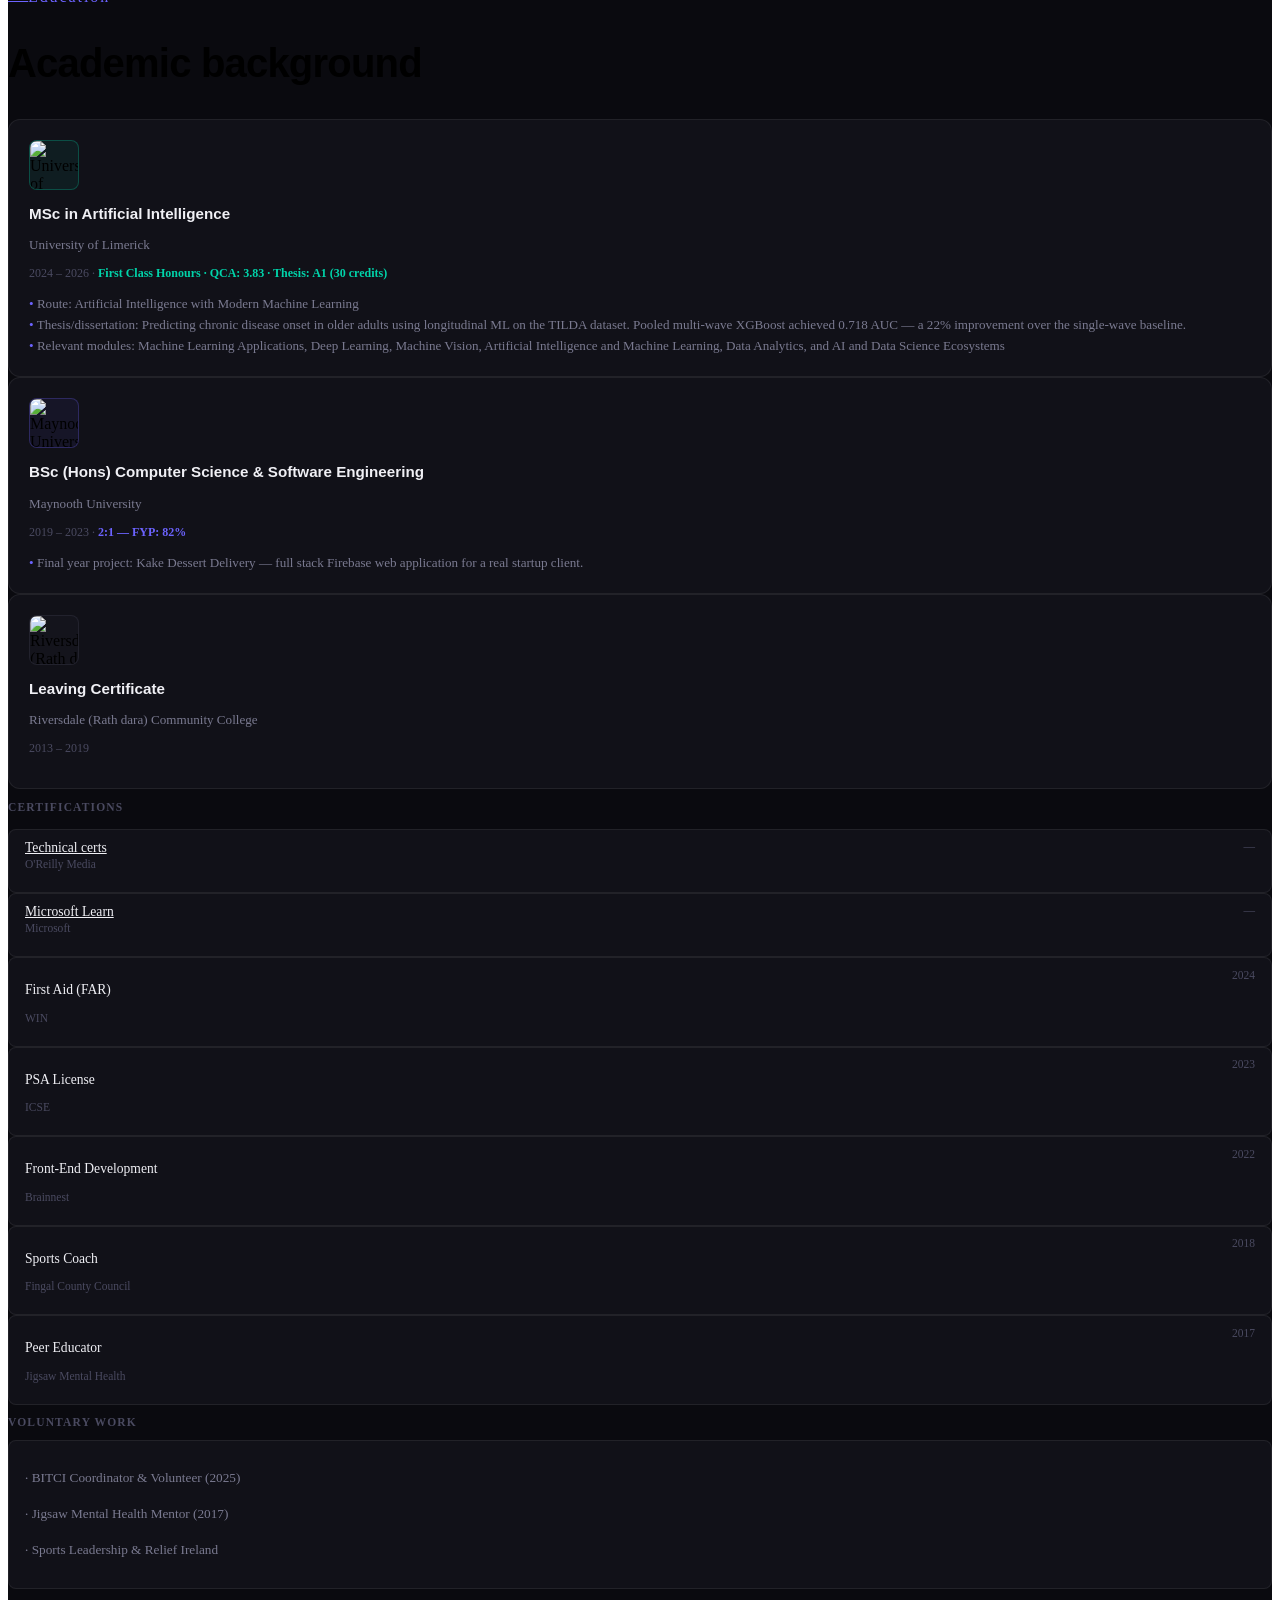
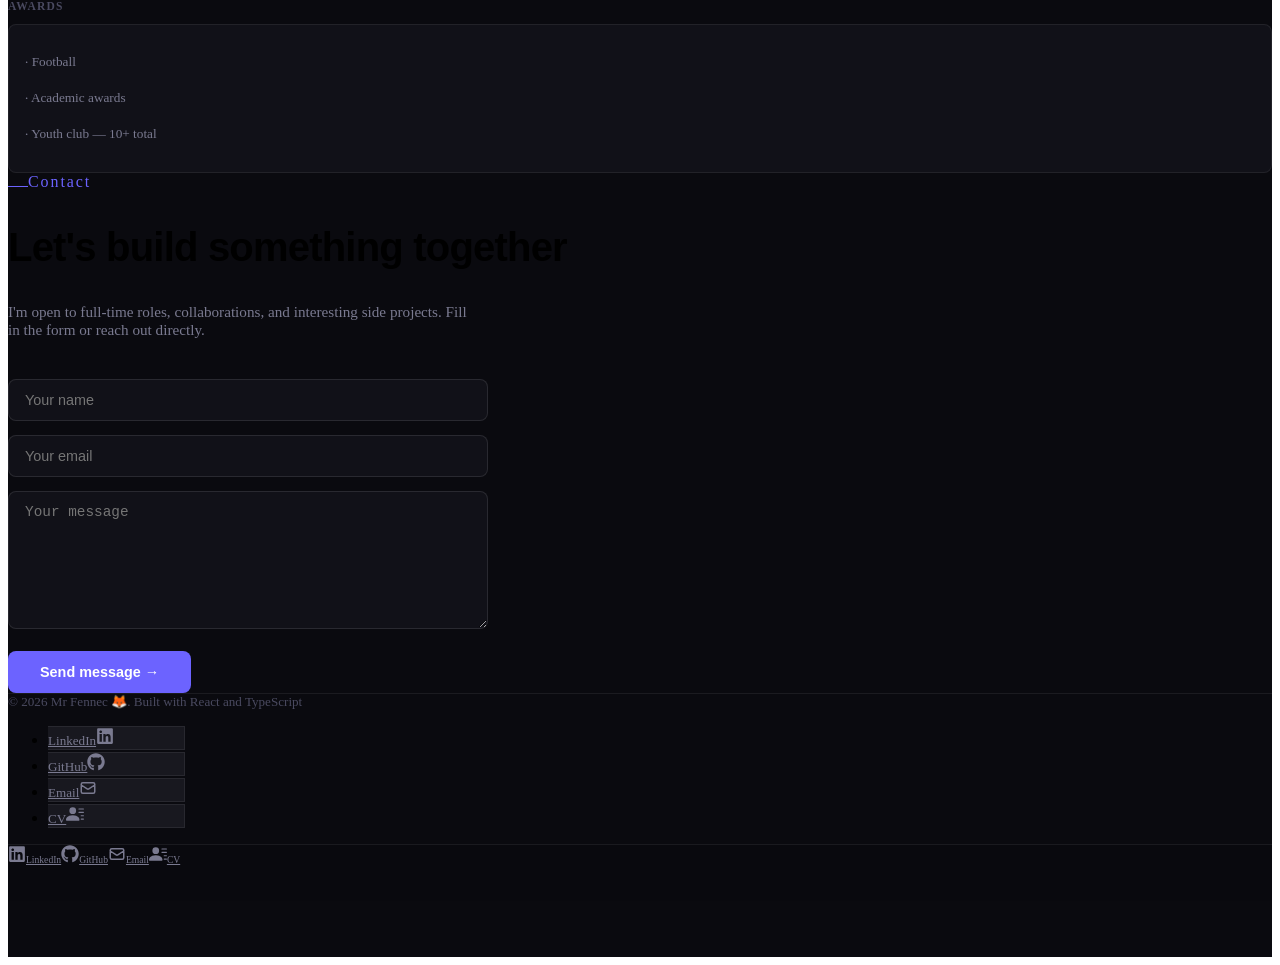
==== commit 30805df3: "Updates" ====
--- a/index.html
+++ b/index.html
@@ -1 +1 @@
-<!doctype html><html lang="en"><head><meta charset="utf-8"/><link rel="icon" href="/favicon.ico"/><meta name="viewport" content="width=device-width,initial-scale=1"/><meta name="theme-color" content="#000000"/><meta name="description" content="Abderahman Haouit — Full-Stack Engineer & AI Researcher"/><link rel="apple-touch-icon" href="/logo192.png"/><link rel="manifest" href="/manifest.json"/><title>Abder.</title><script>!function(){var e=sessionStorage.getItem("spa_redirect");e&&(sessionStorage.removeItem("spa_redirect"),window.history.replaceState(null,"","/"+e))}()</script><script defer="defer" src="/static/js/main.0564d93a.js"></script><link href="/static/css/main.3e0c6f83.css" rel="stylesheet"></head><body><noscript>You need to enable JavaScript to run this app.</noscript><div id="root"></div></body></html>+<!doctype html><html lang="en"><head><meta charset="utf-8"/><link rel="icon" href="/favicon.ico"/><meta name="viewport" content="width=device-width,initial-scale=1"/><meta name="theme-color" content="#000000"/><meta name="description" content="Abderahman Haouit — Full-Stack Engineer & AI Researcher"/><link rel="apple-touch-icon" href="/logo192.png"/><link rel="manifest" href="/manifest.json"/><title>Abder.</title><script>!function(){var e=sessionStorage.getItem("spa_redirect");e&&(sessionStorage.removeItem("spa_redirect"),window.history.replaceState(null,"","/"+e))}()</script><script defer="defer" src="/static/js/main.22ea534d.js"></script><link href="/static/css/main.3e0c6f83.css" rel="stylesheet"></head><body><noscript>You need to enable JavaScript to run this app.</noscript><div id="root"></div></body></html>
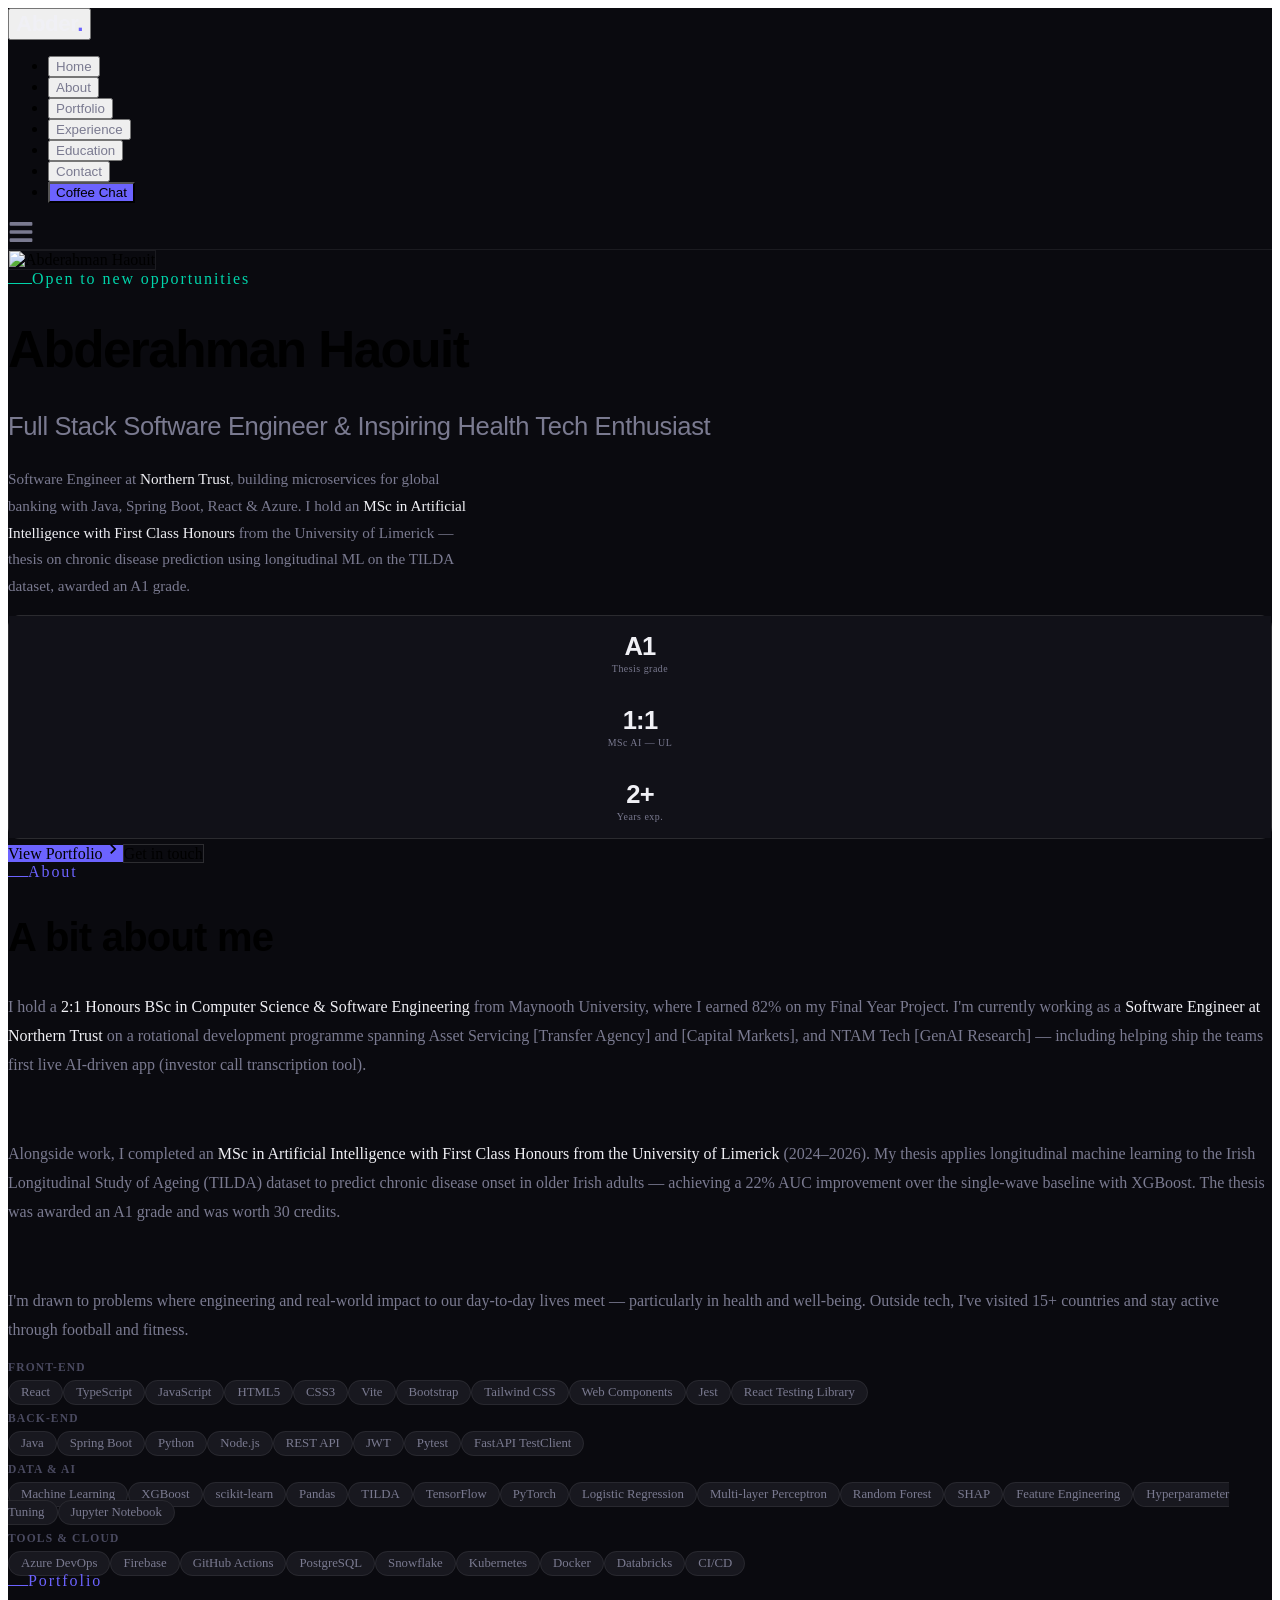
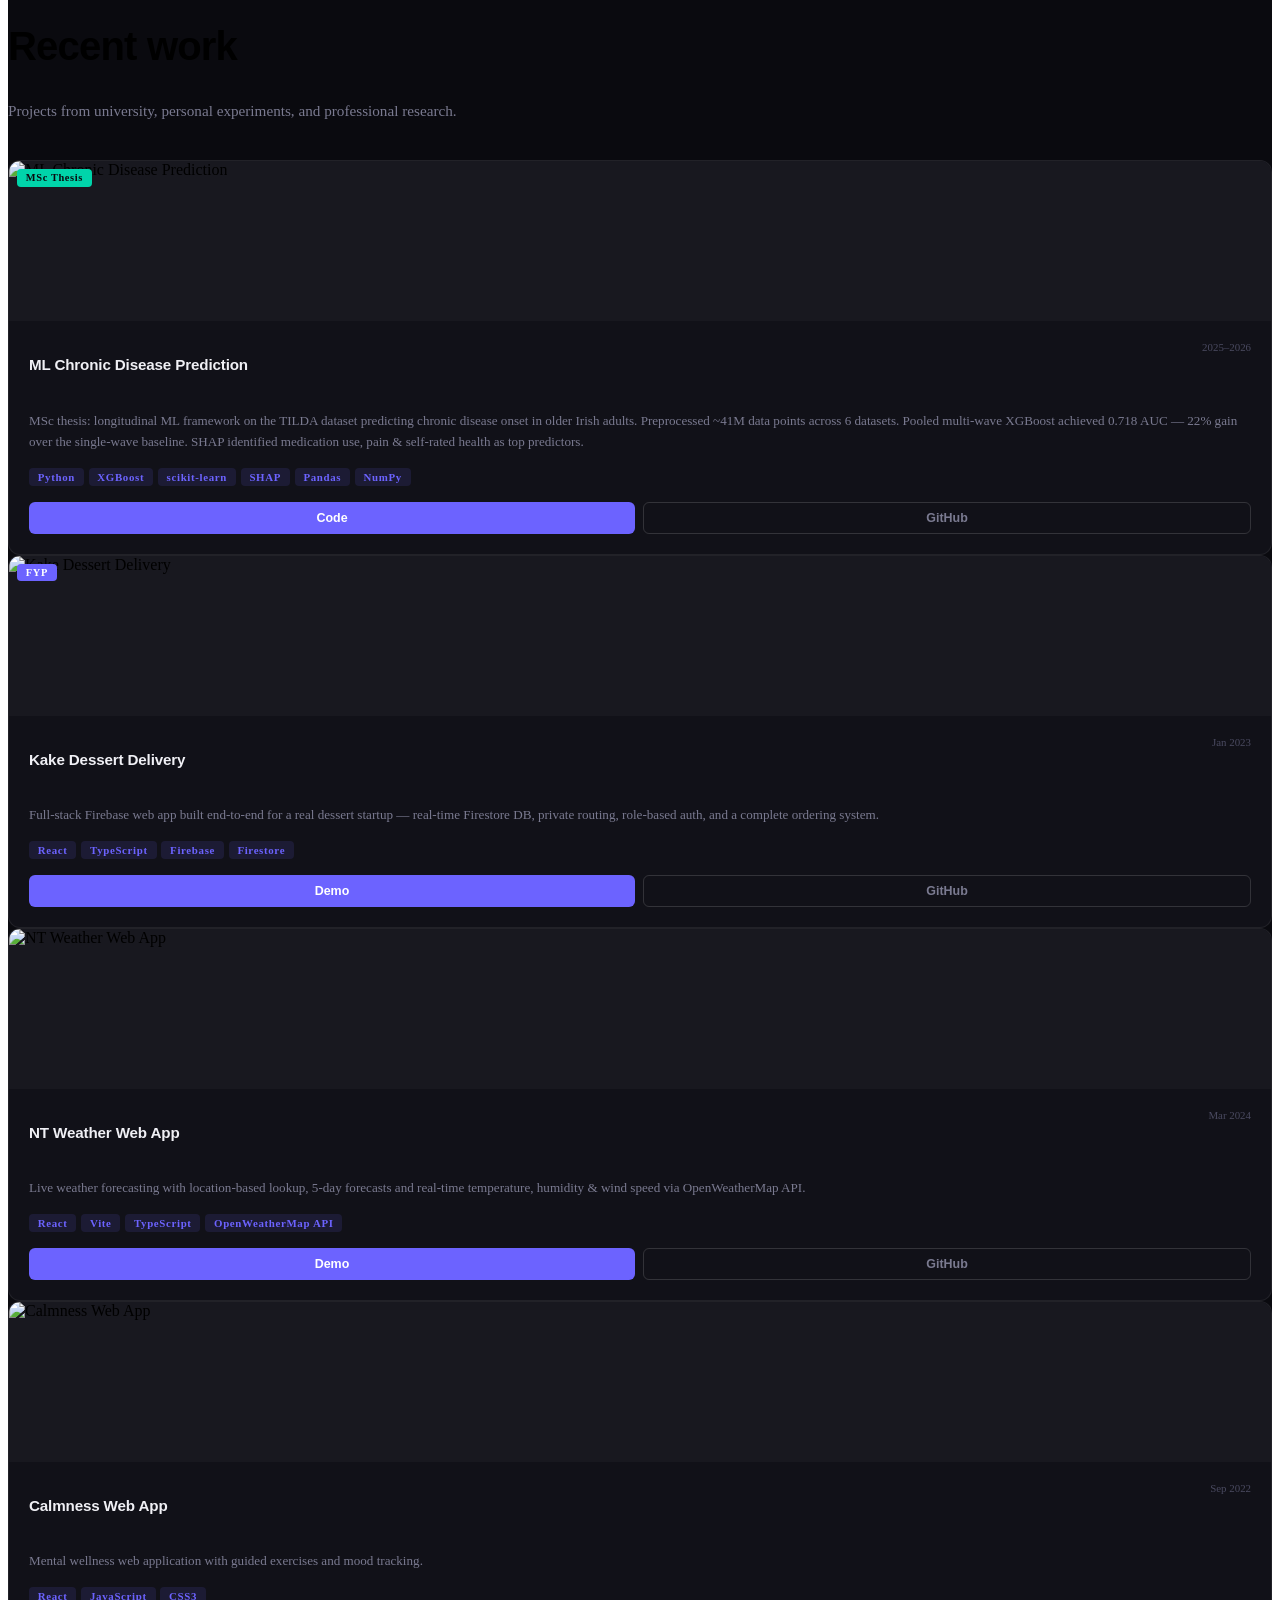
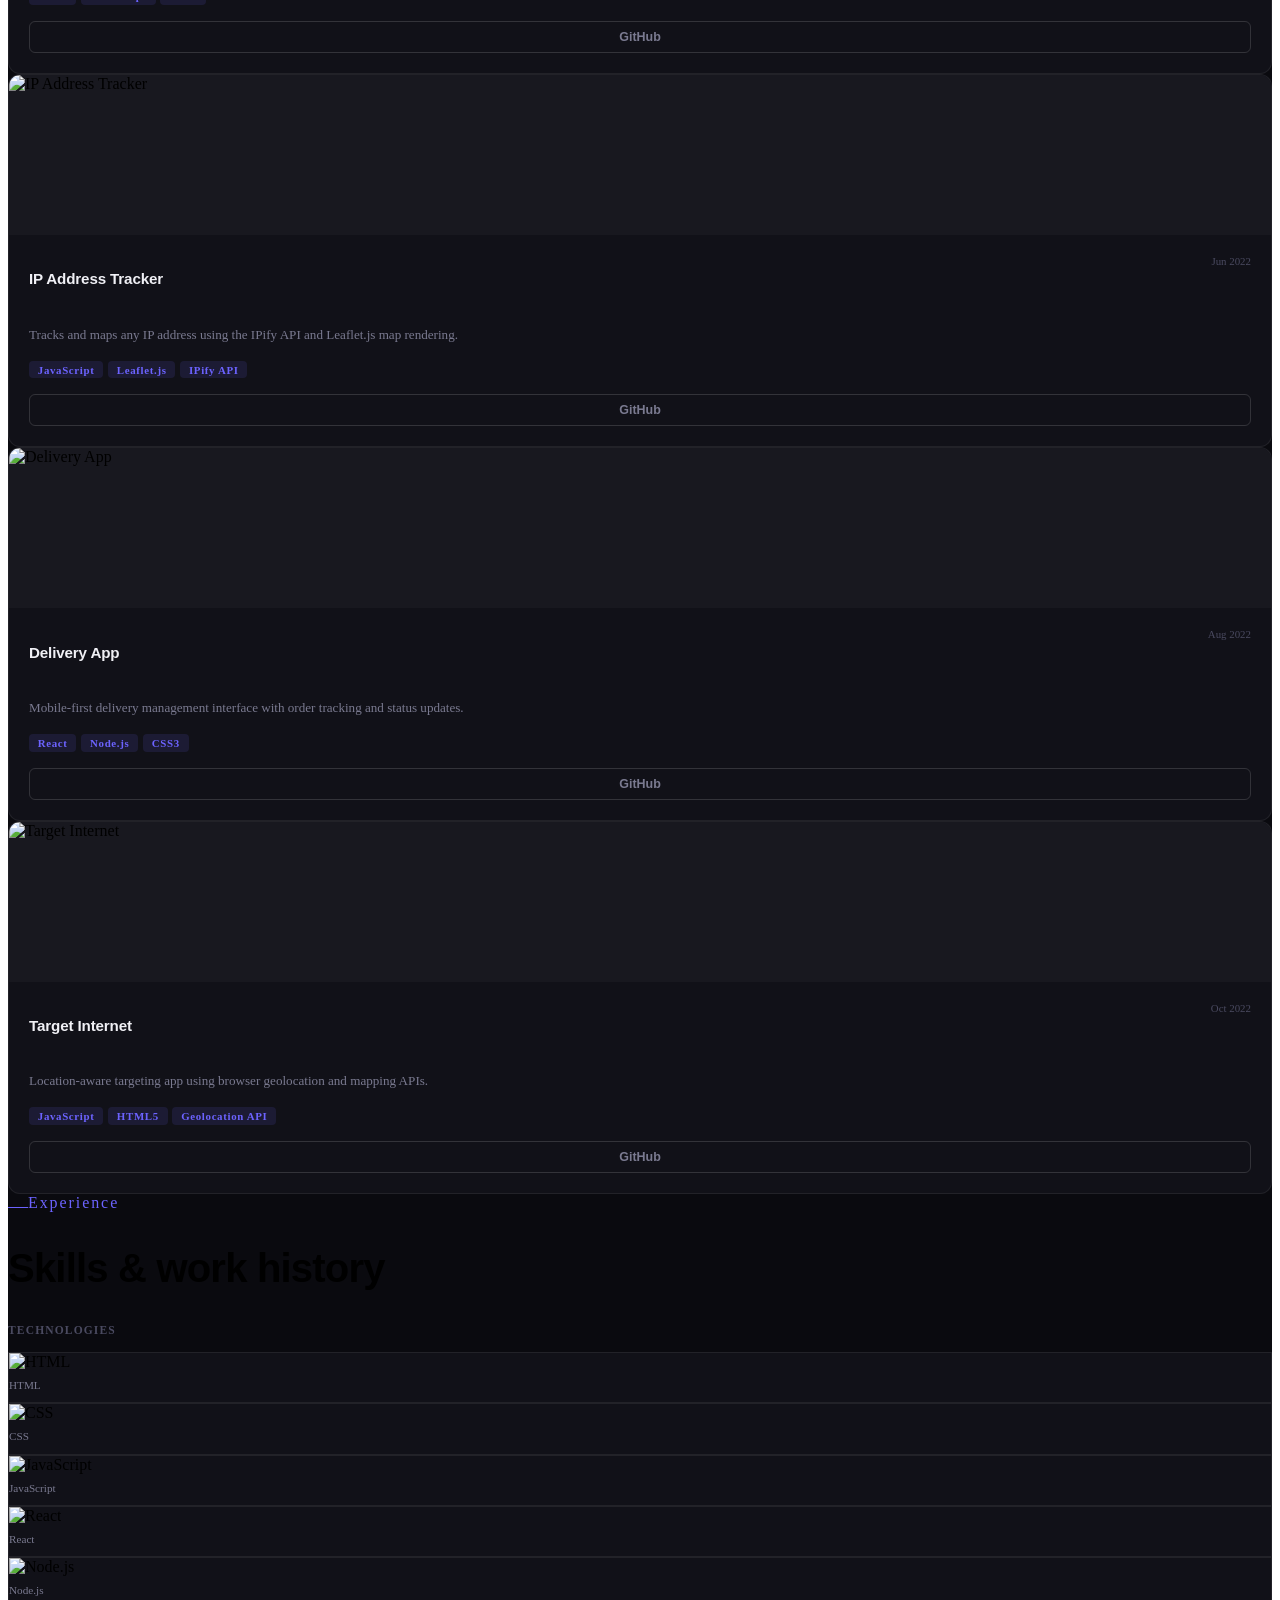
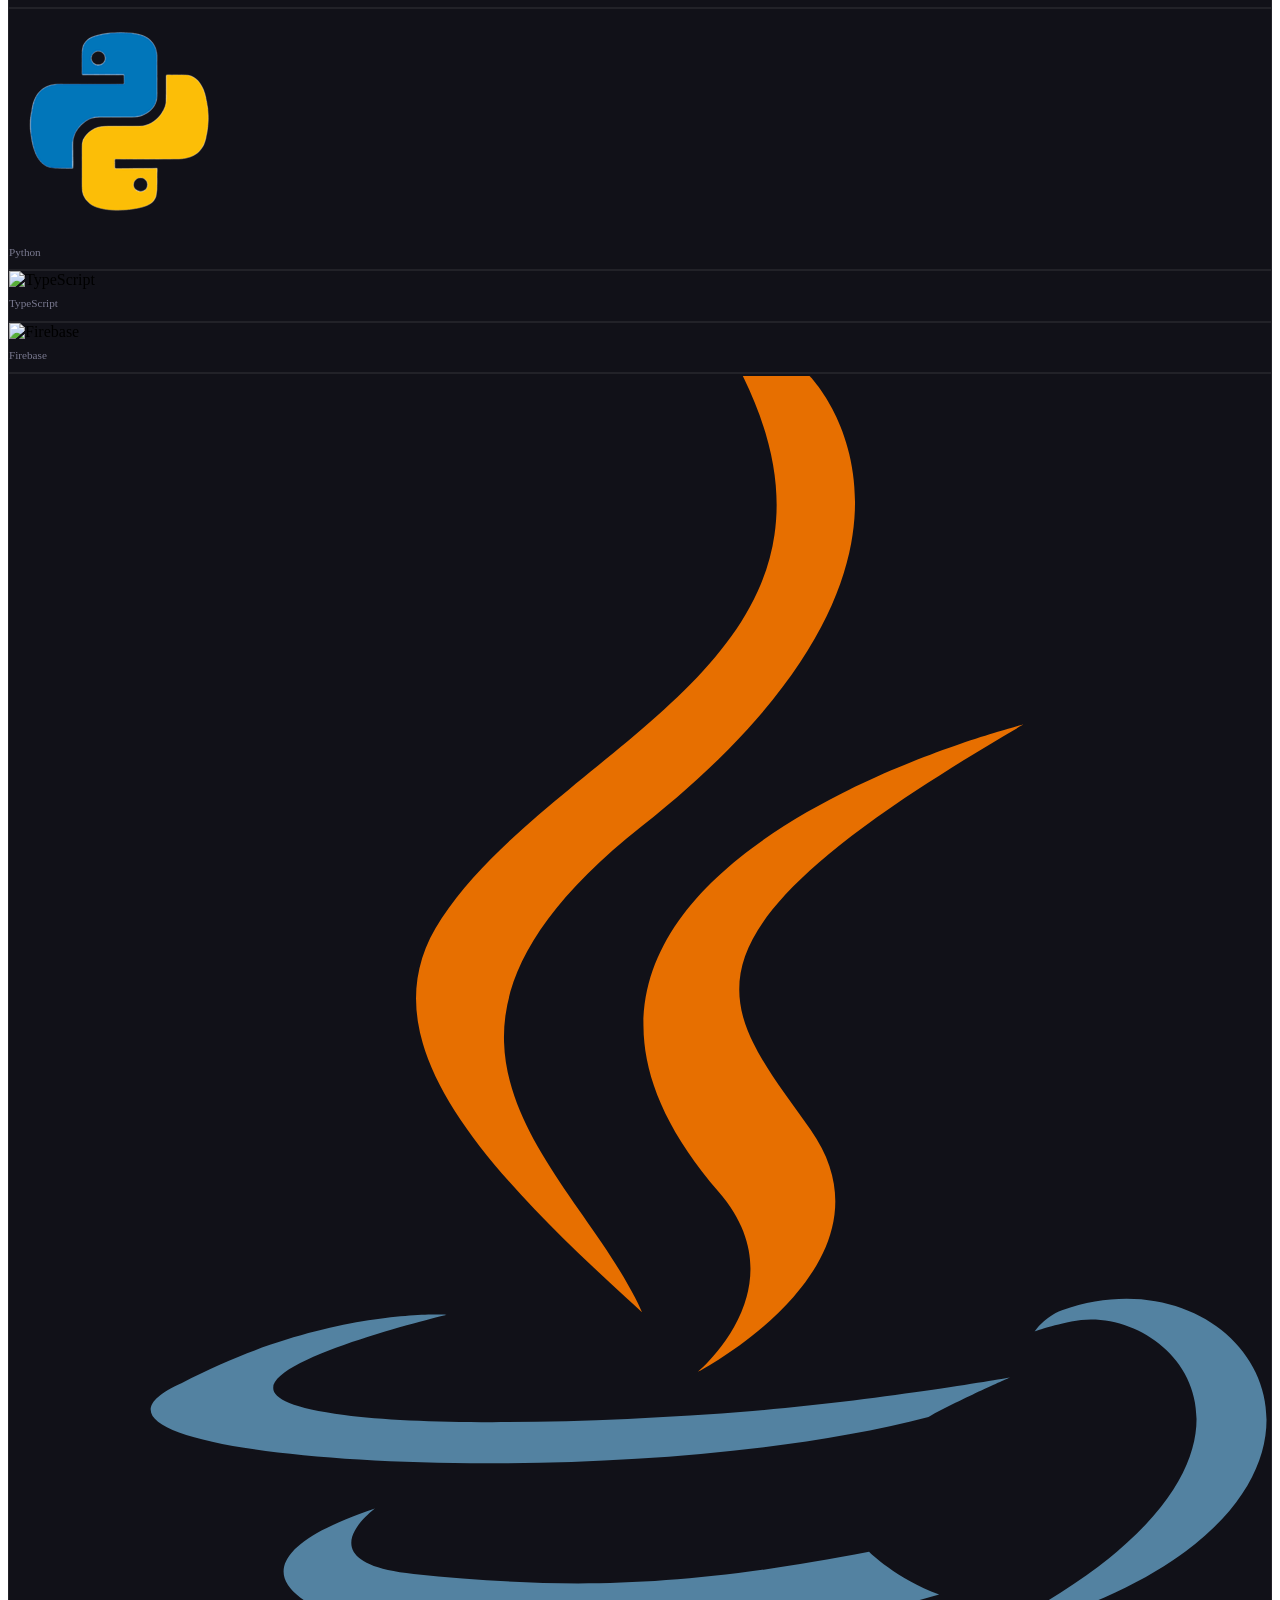
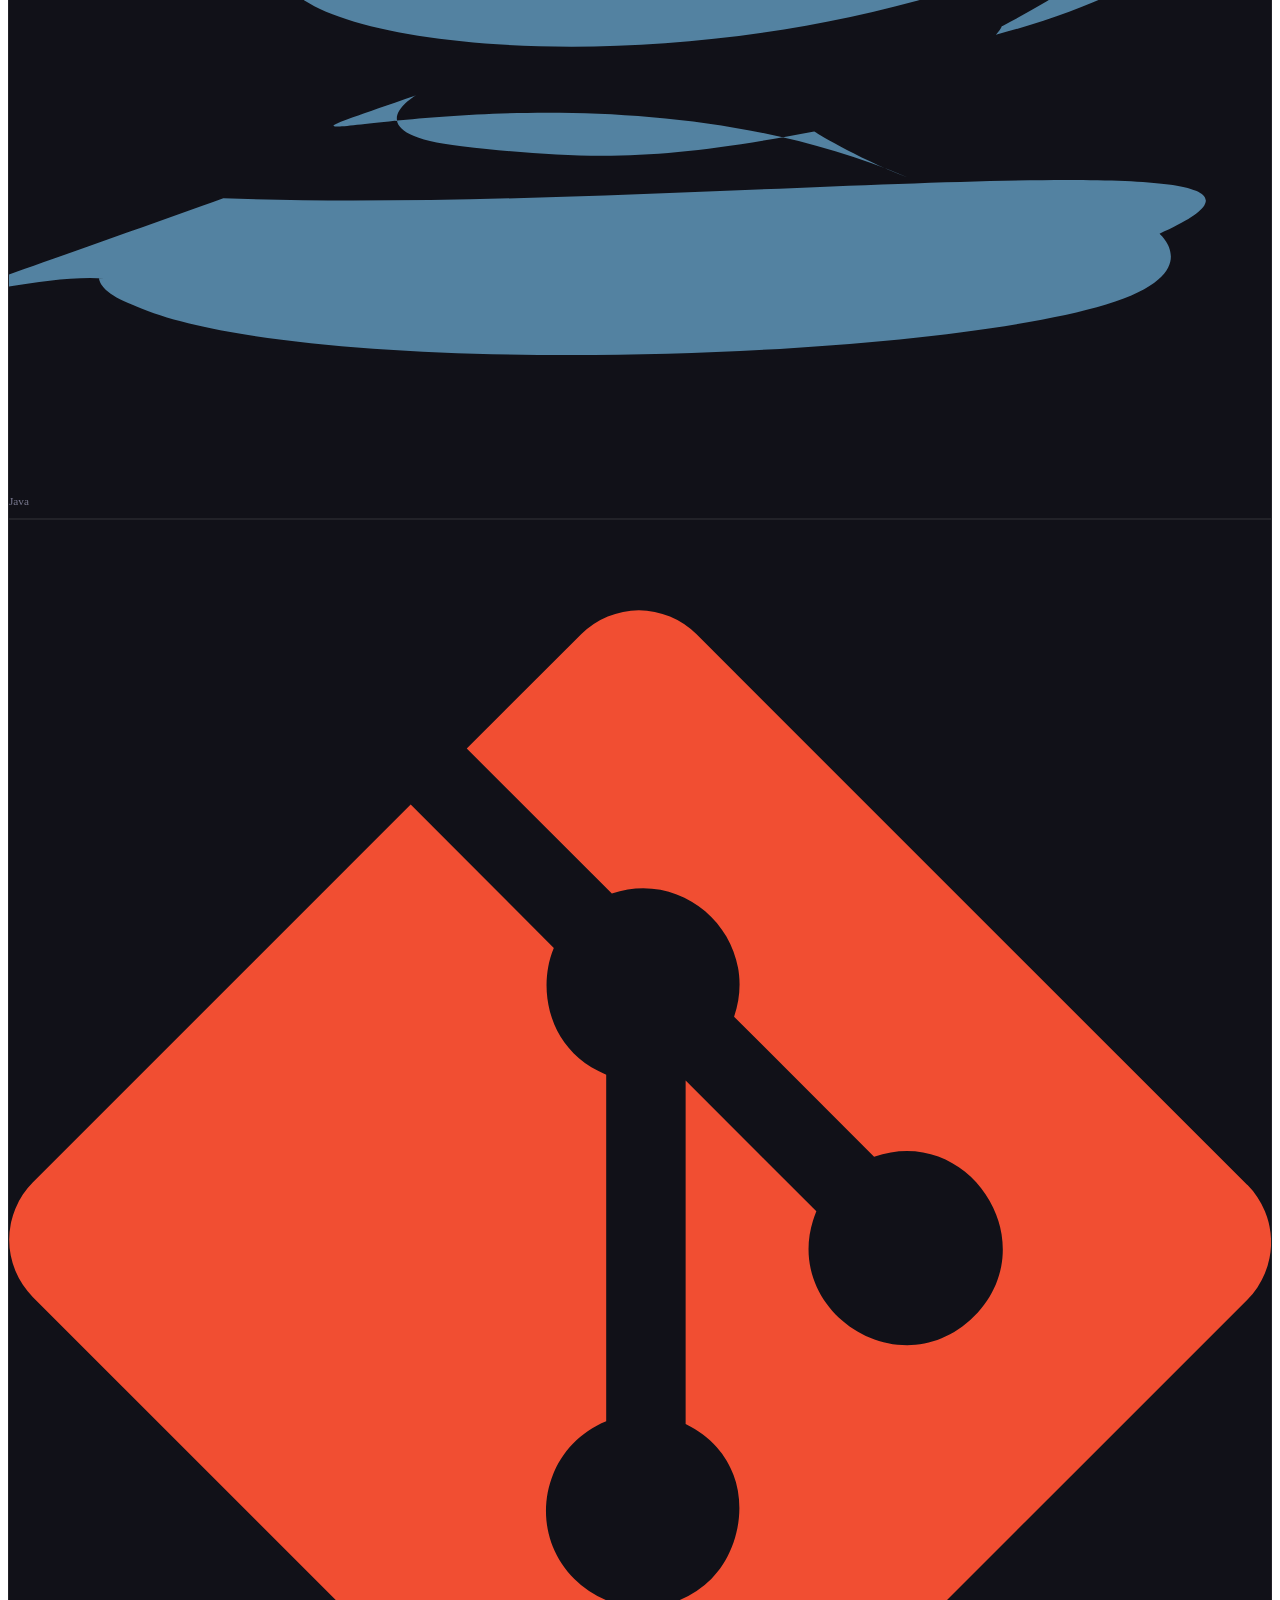
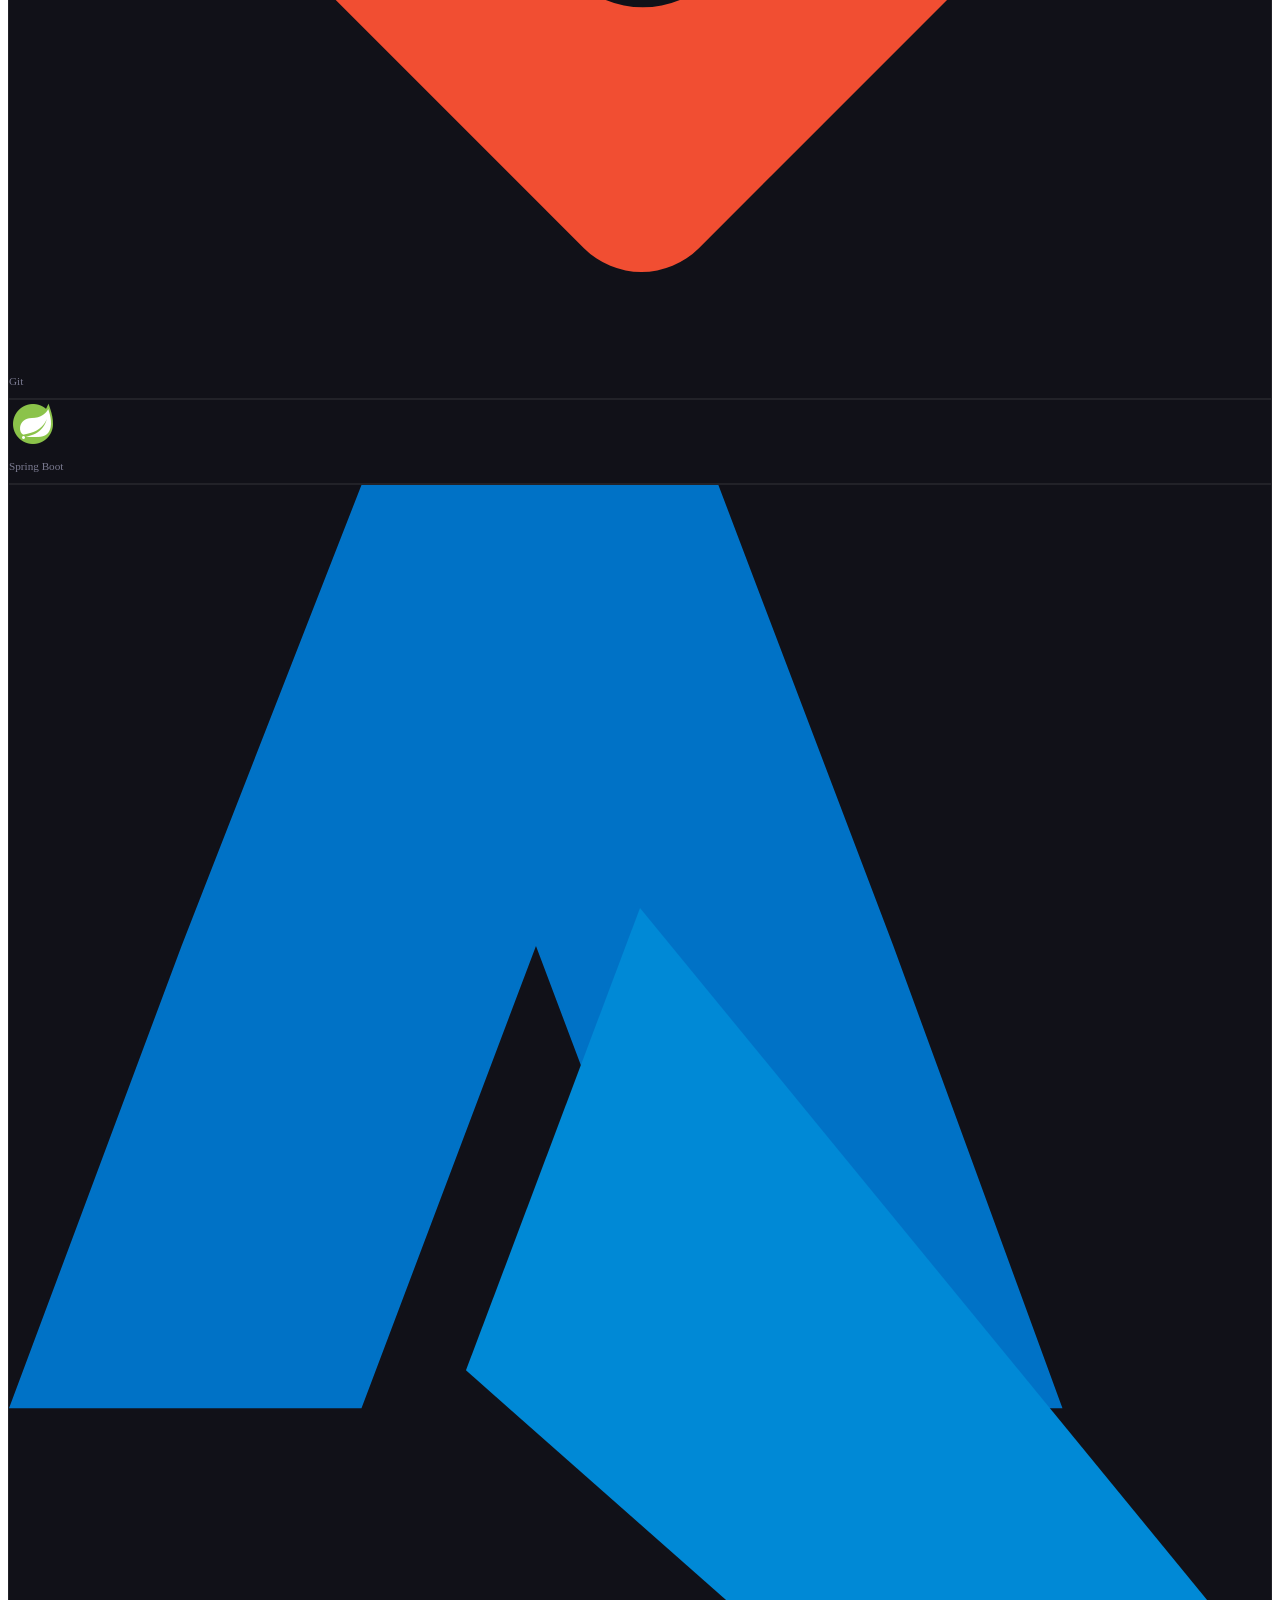
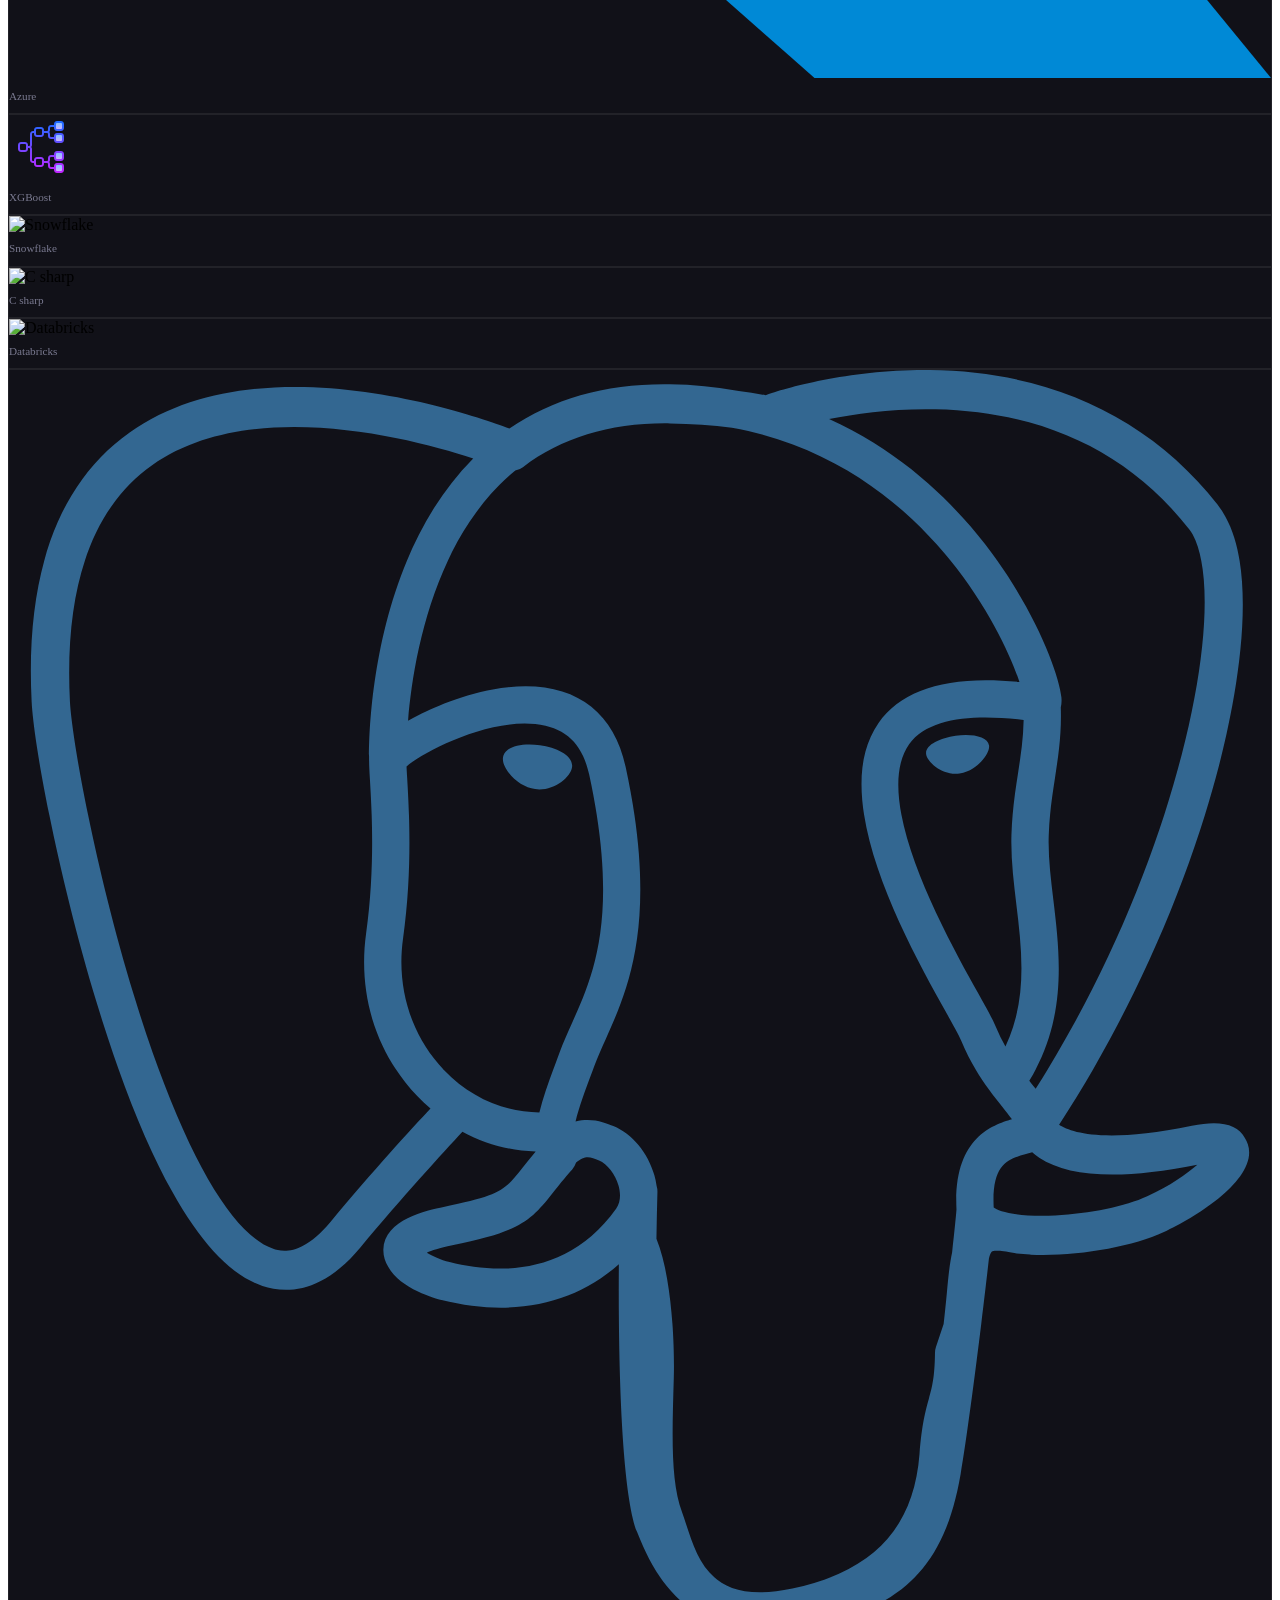
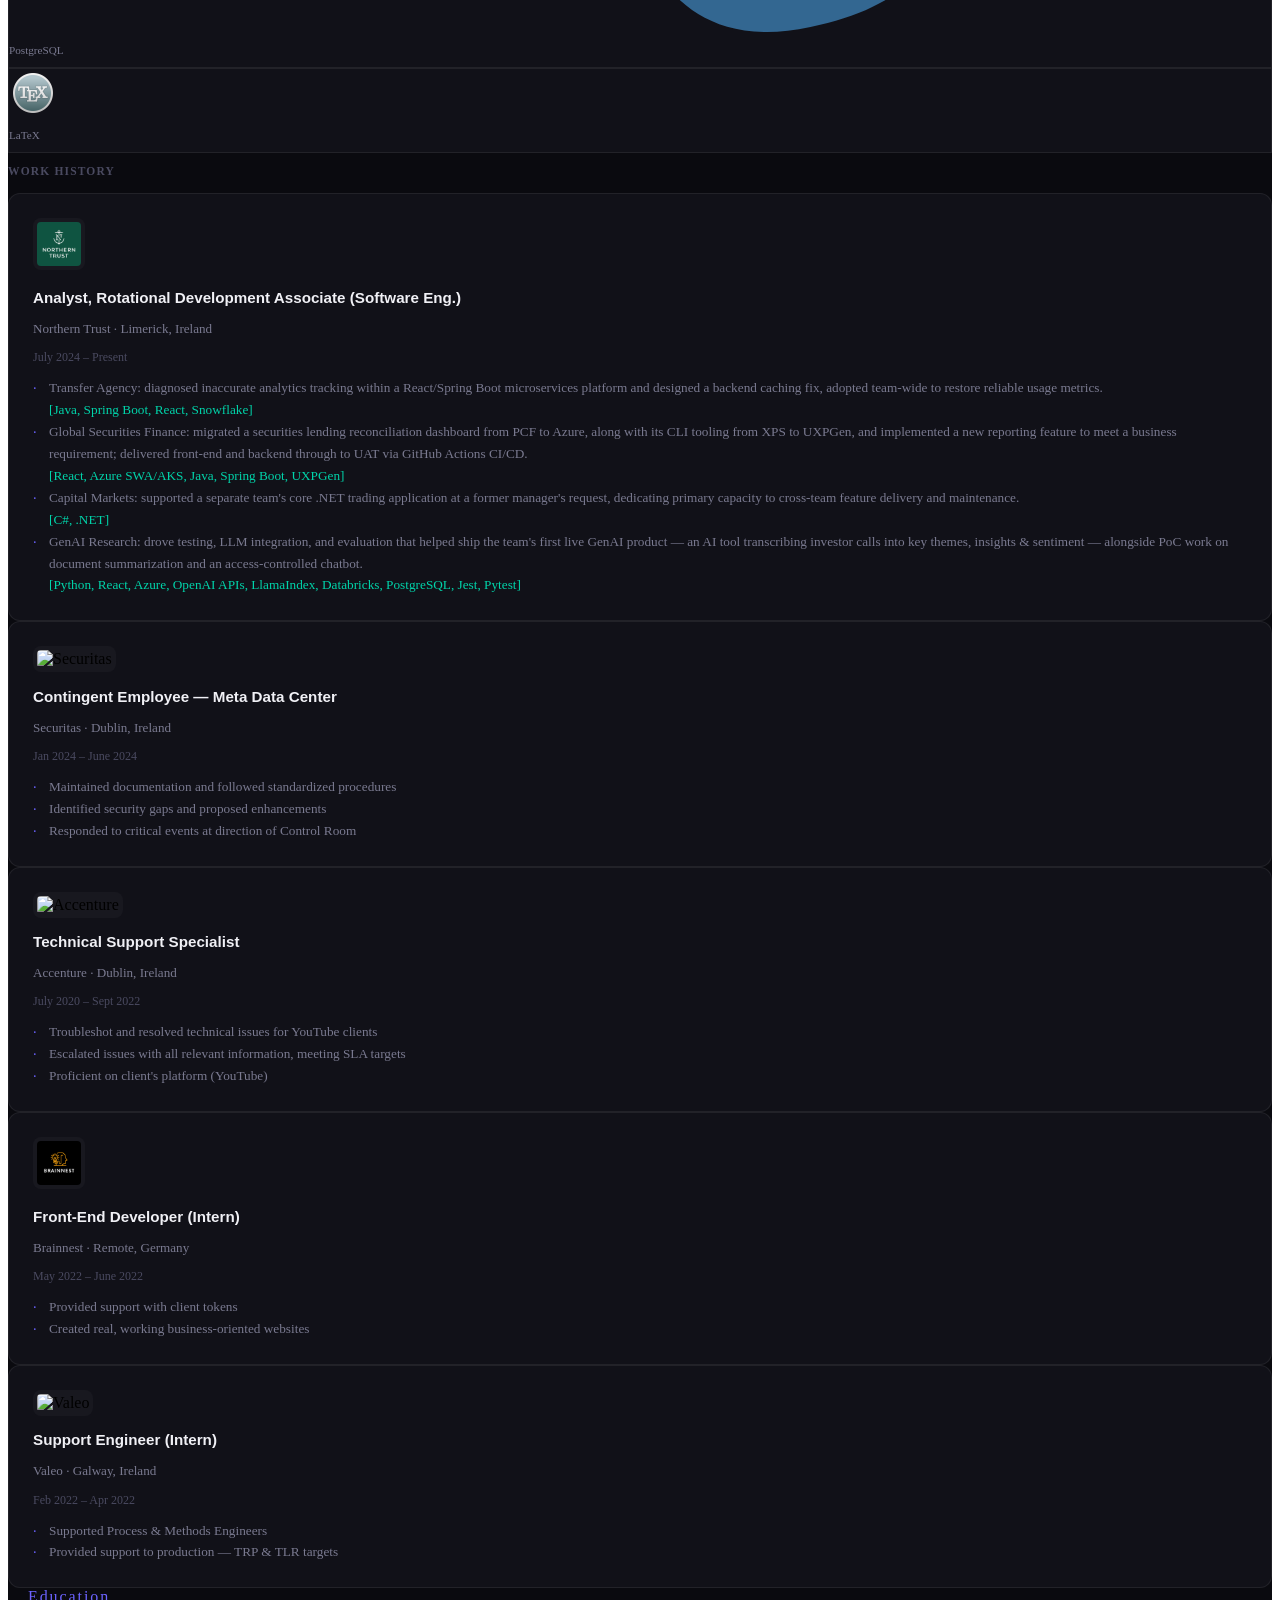
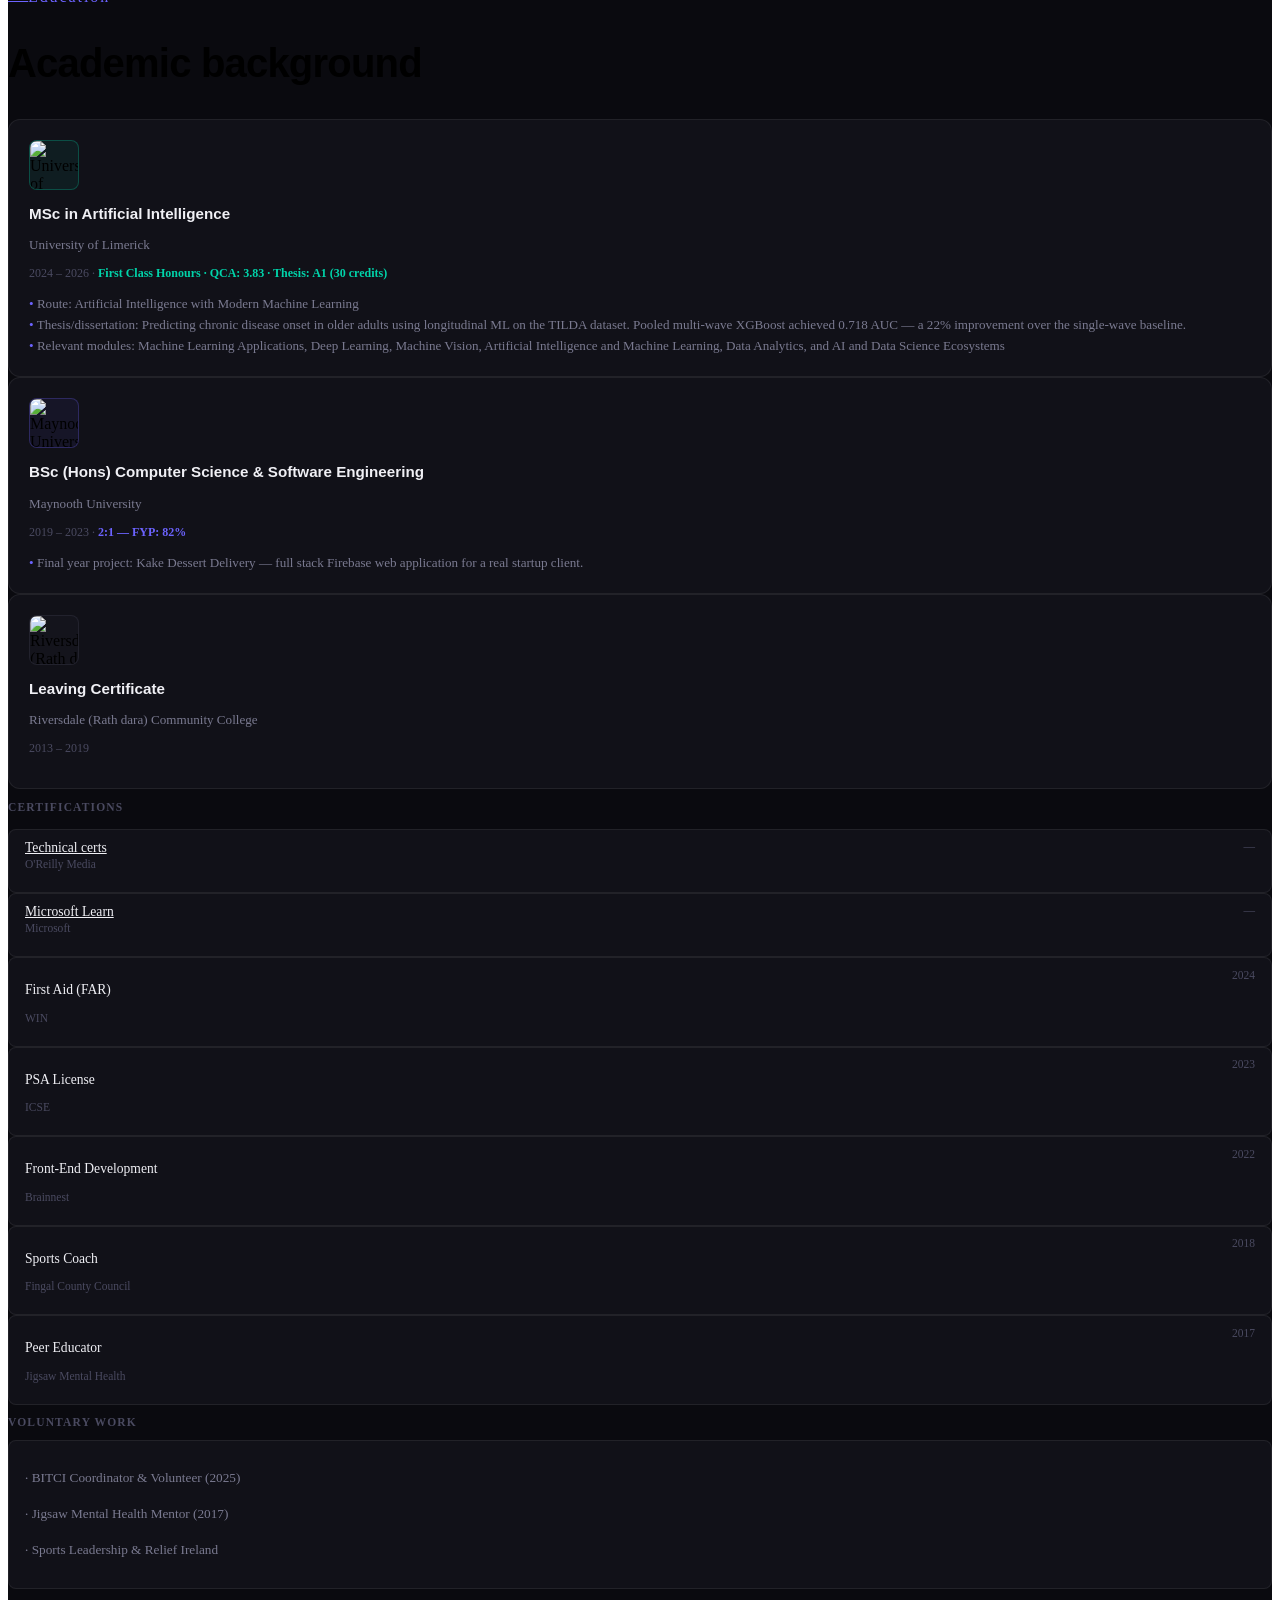
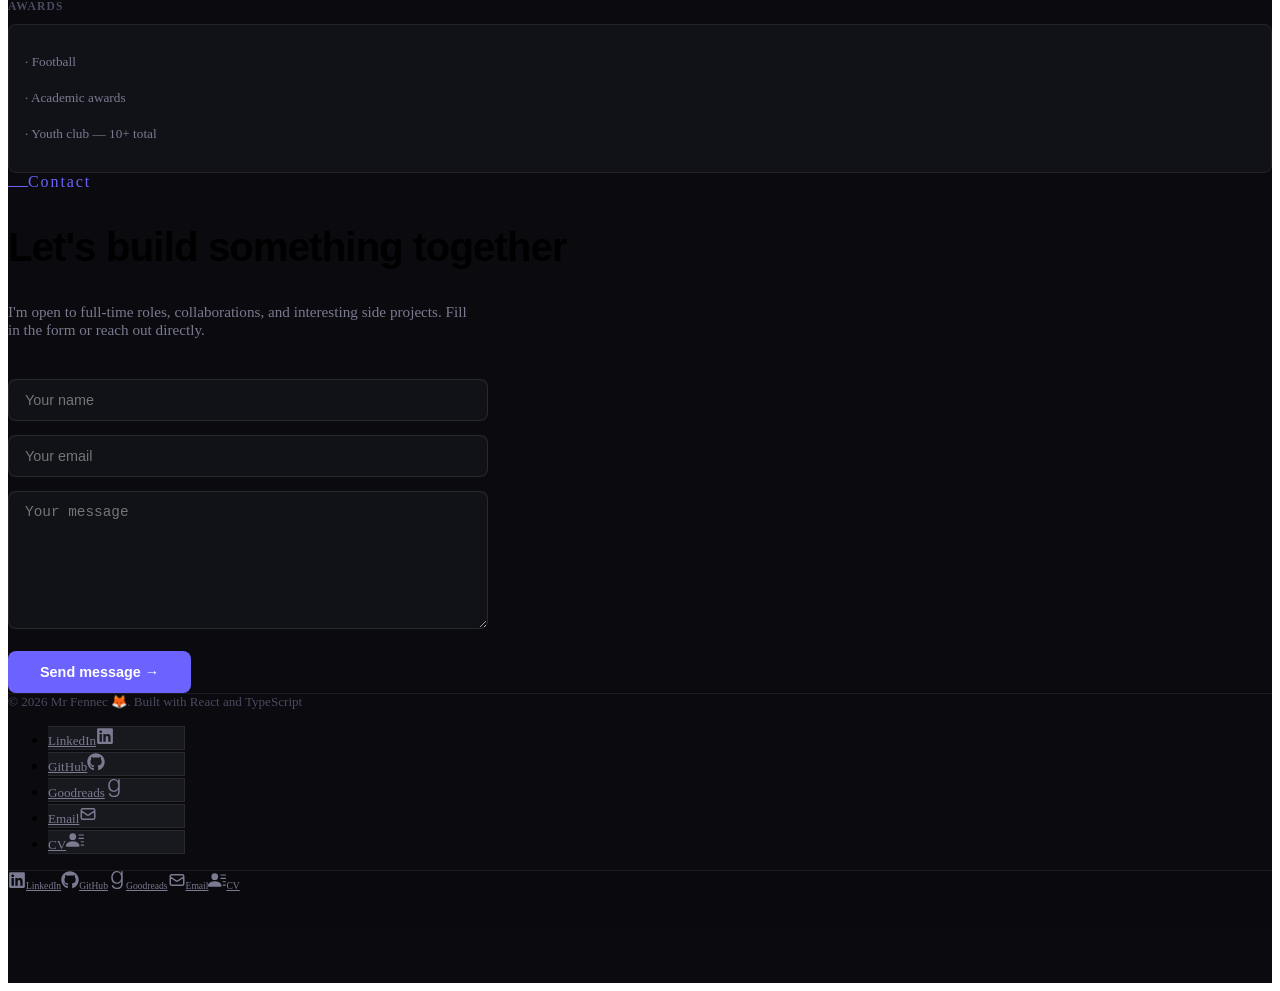
==== commit c6410277: "Updates" ====
--- a/index.html
+++ b/index.html
@@ -1 +1 @@
-<!doctype html><html lang="en"><head><meta charset="utf-8"/><link rel="icon" href="/favicon.ico"/><meta name="viewport" content="width=device-width,initial-scale=1"/><meta name="theme-color" content="#000000"/><meta name="description" content="Abderahman Haouit — Full-Stack Engineer & AI Researcher"/><link rel="apple-touch-icon" href="/logo192.png"/><link rel="manifest" href="/manifest.json"/><title>Abder.</title><script>!function(){var e=sessionStorage.getItem("spa_redirect");e&&(sessionStorage.removeItem("spa_redirect"),window.history.replaceState(null,"","/"+e))}()</script><script defer="defer" src="/static/js/main.22ea534d.js"></script><link href="/static/css/main.3e0c6f83.css" rel="stylesheet"></head><body><noscript>You need to enable JavaScript to run this app.</noscript><div id="root"></div></body></html>+<!doctype html><html lang="en"><head><meta charset="utf-8"/><link rel="icon" href="/favicon.ico"/><meta name="viewport" content="width=device-width,initial-scale=1"/><meta name="theme-color" content="#000000"/><meta name="description" content="Abderahman Haouit — Full-Stack Engineer & AI Researcher"/><link rel="apple-touch-icon" href="/logo192.png"/><link rel="manifest" href="/manifest.json"/><title>Abder.</title><script>!function(){var e=sessionStorage.getItem("spa_redirect");e&&(sessionStorage.removeItem("spa_redirect"),window.history.replaceState(null,"","/"+e))}()</script><script defer="defer" src="/static/js/main.3ef13fd2.js"></script><link href="/static/css/main.3e0c6f83.css" rel="stylesheet"></head><body><noscript>You need to enable JavaScript to run this app.</noscript><div id="root"></div></body></html>
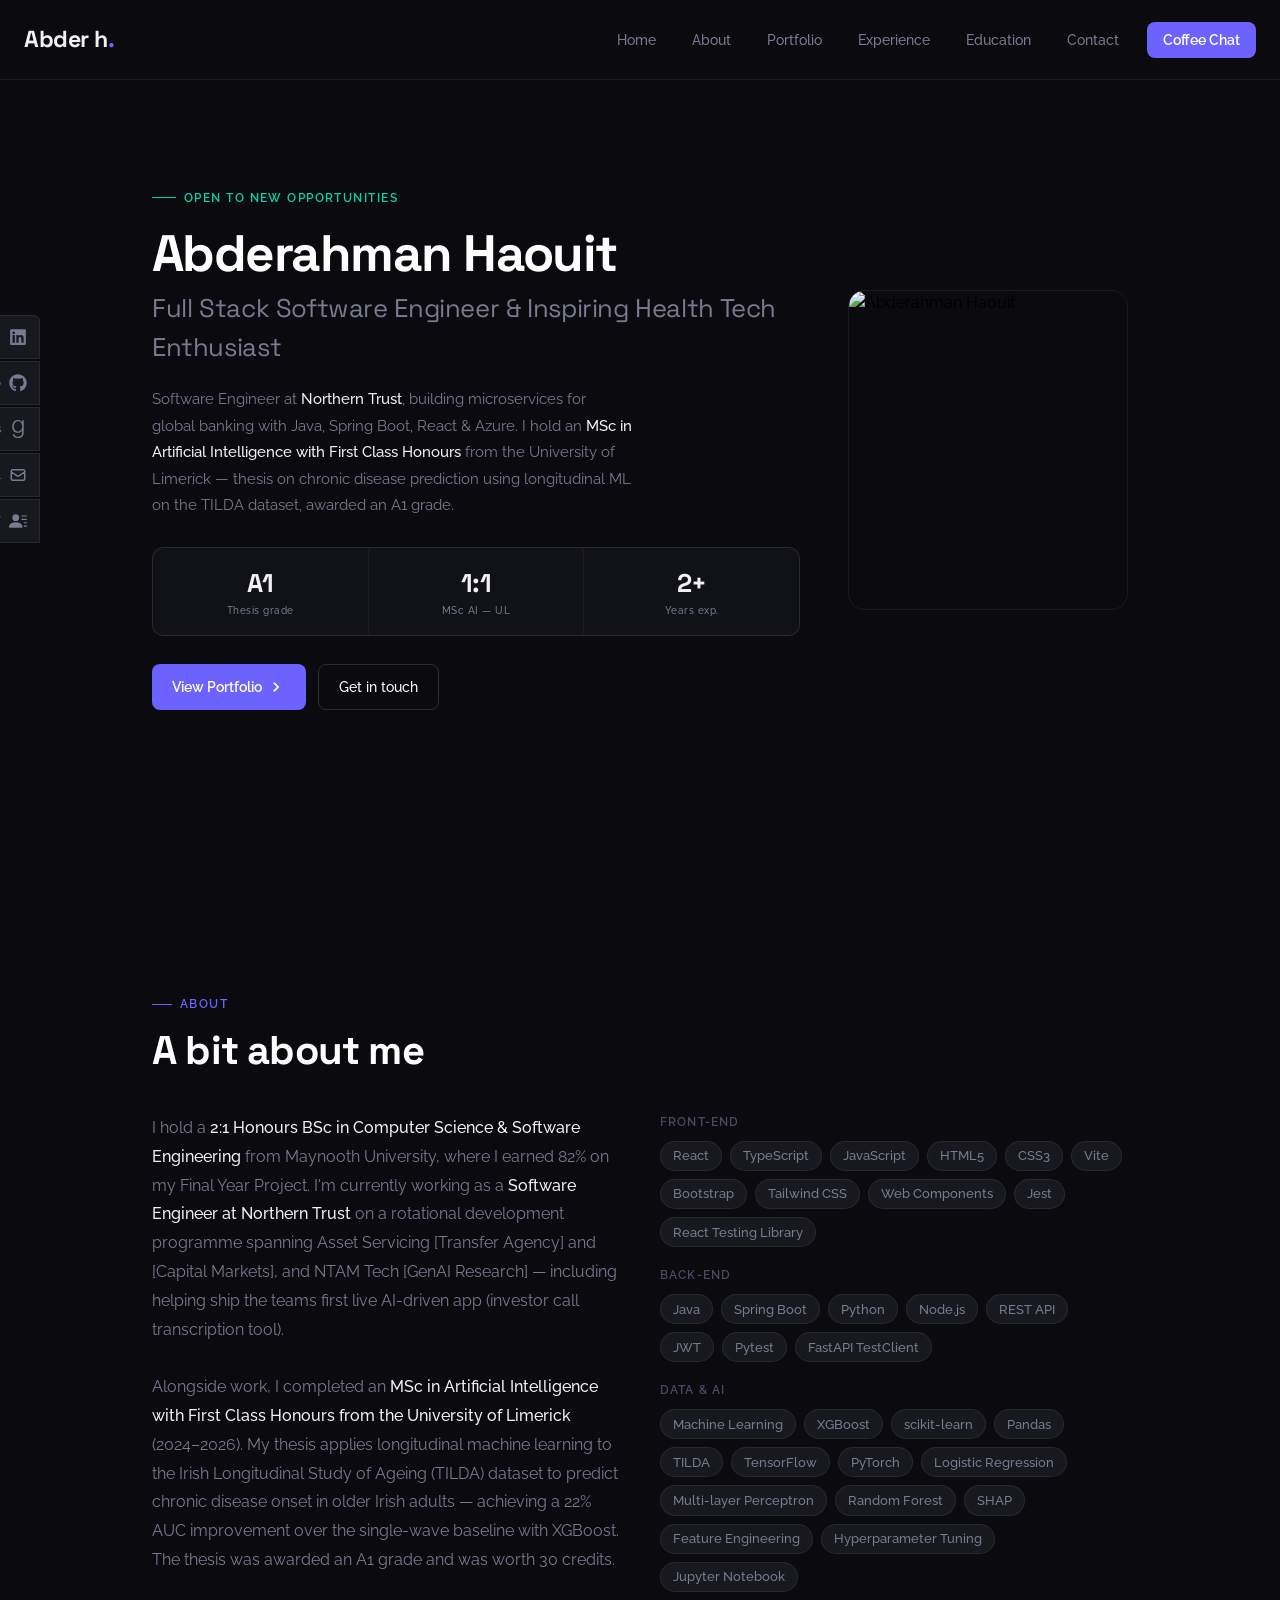
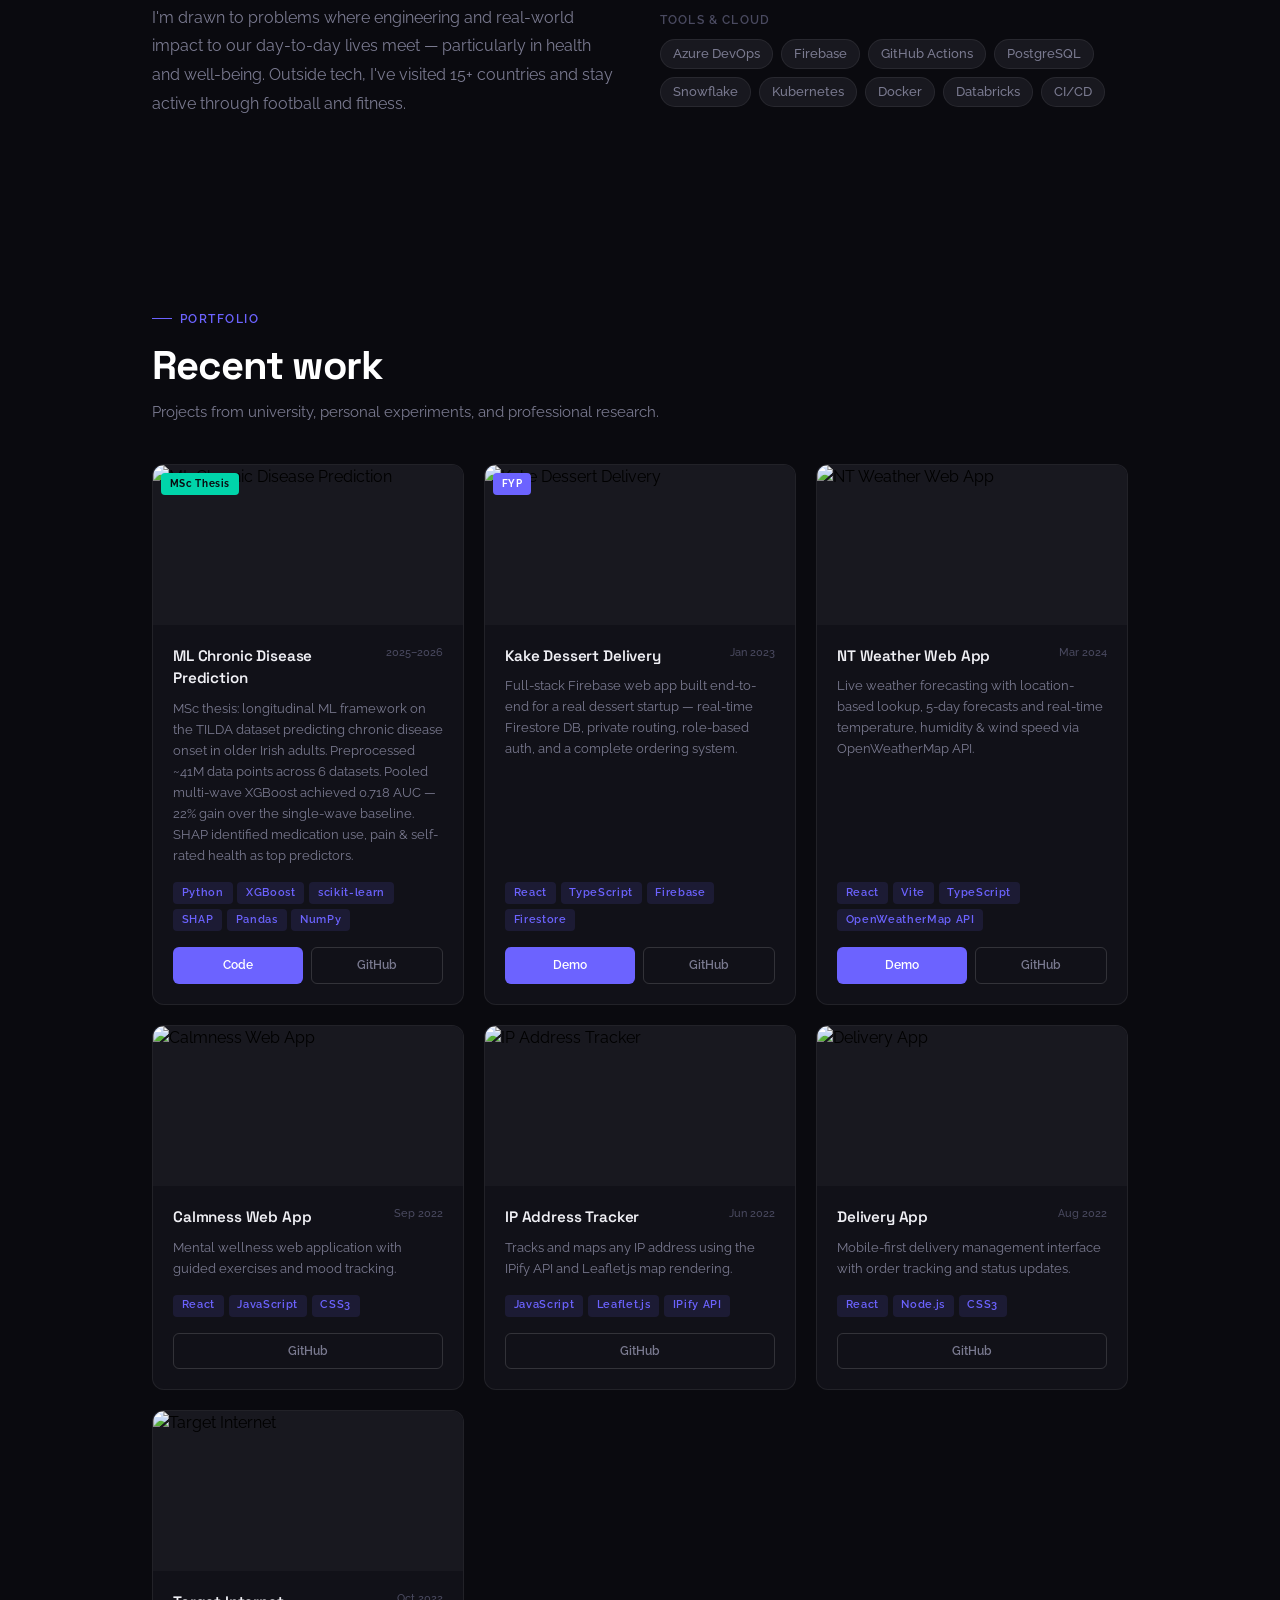
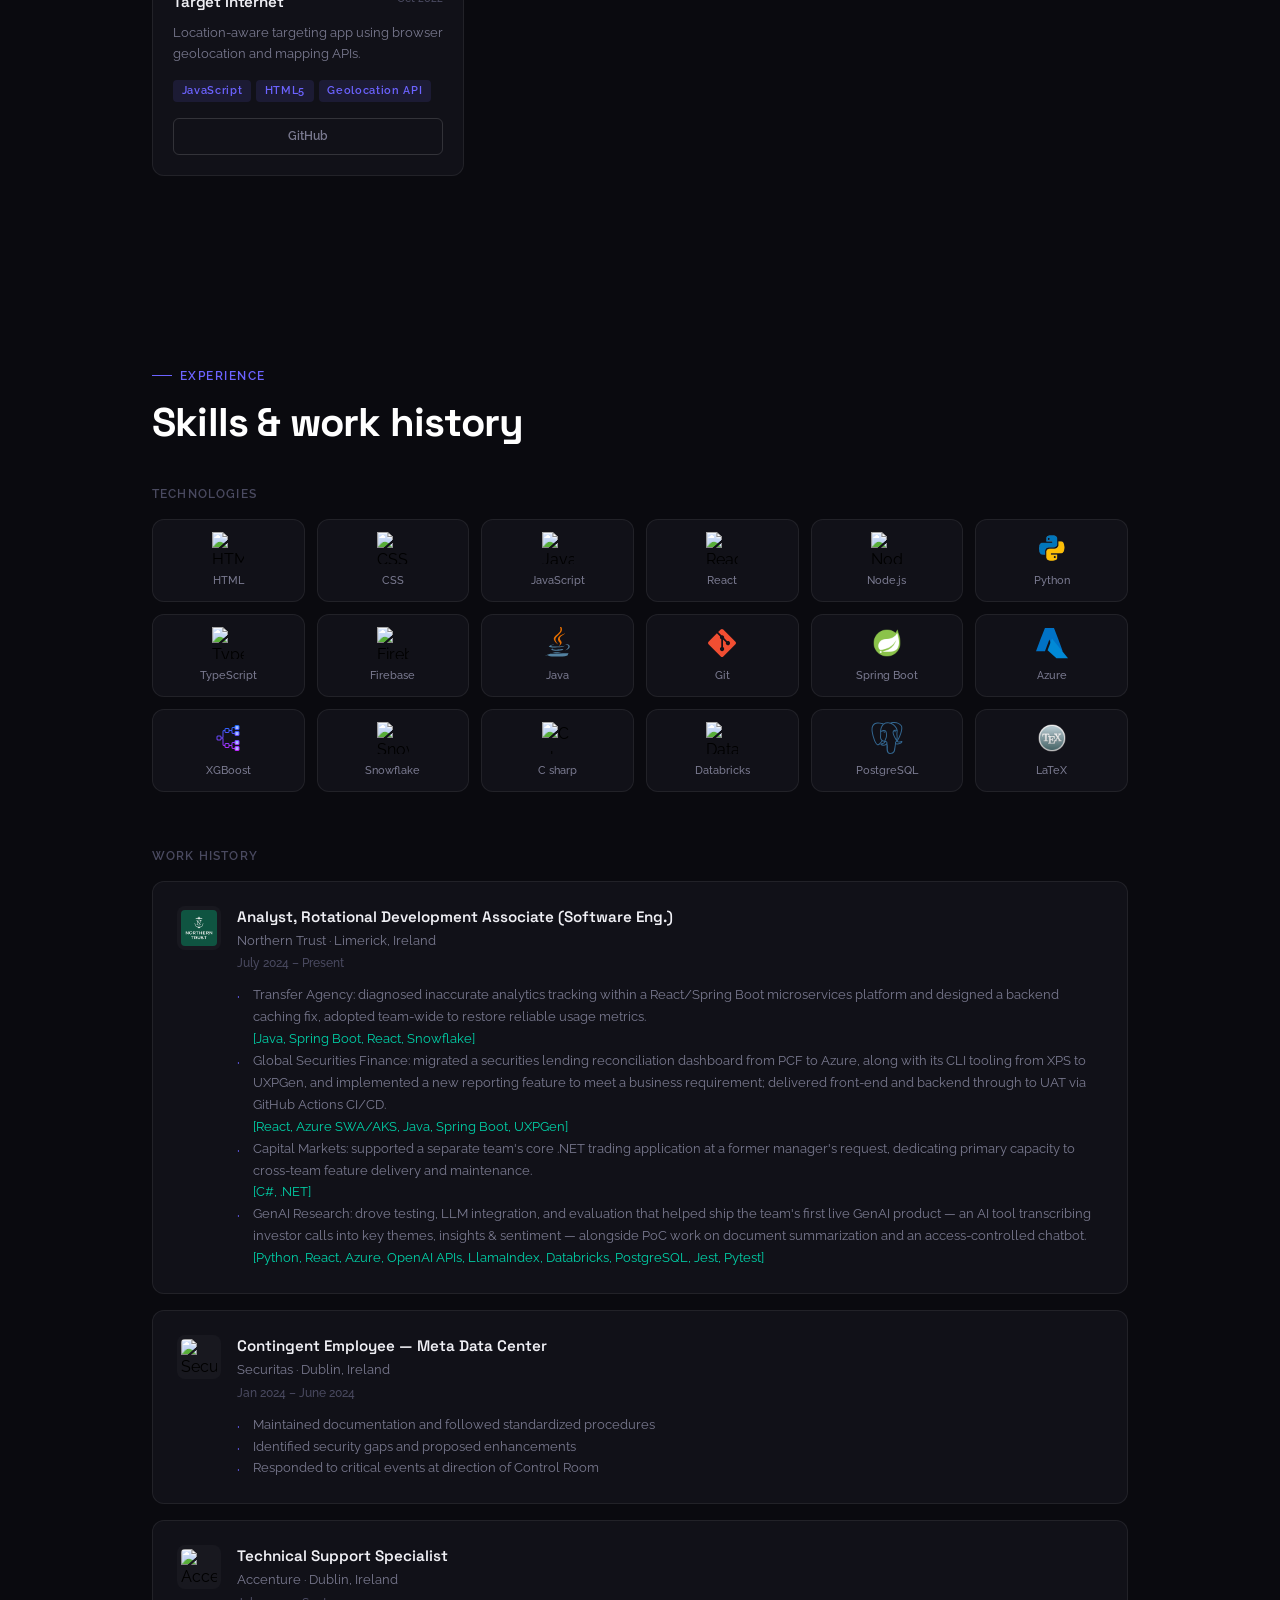
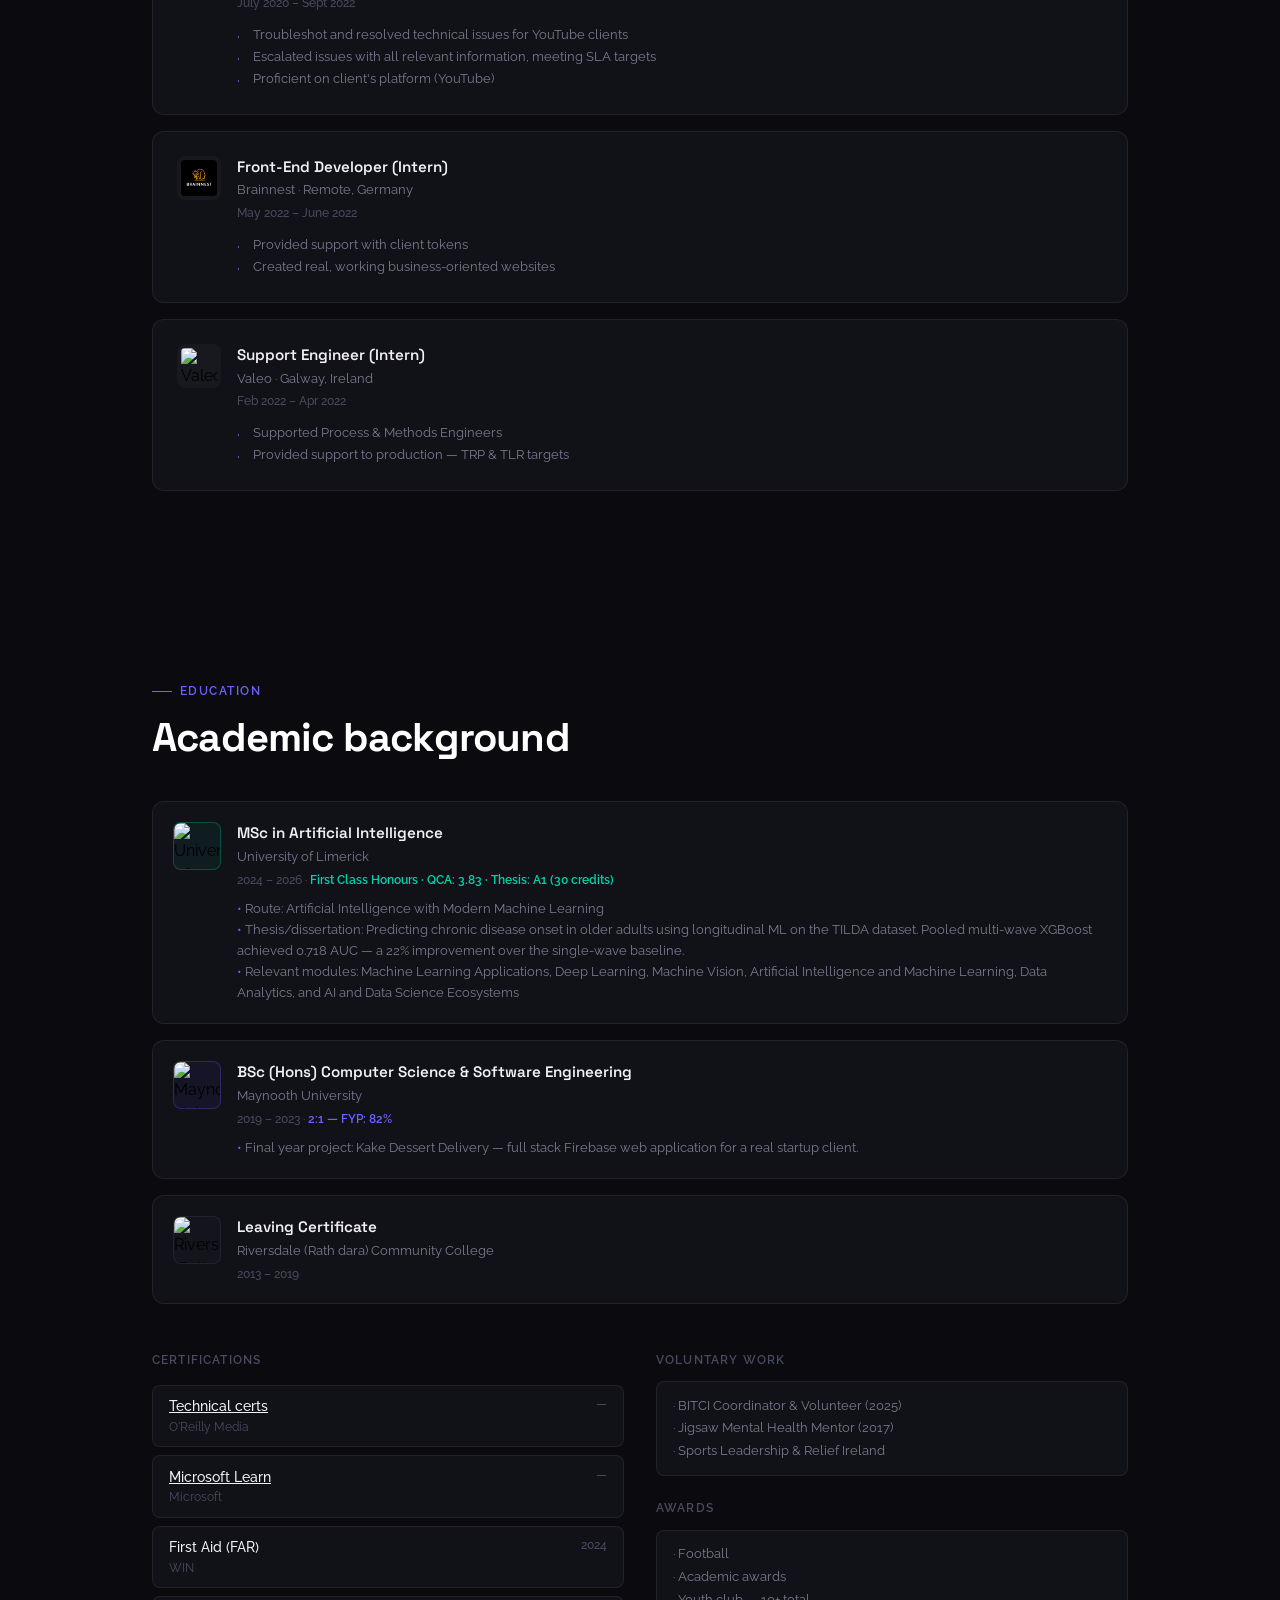
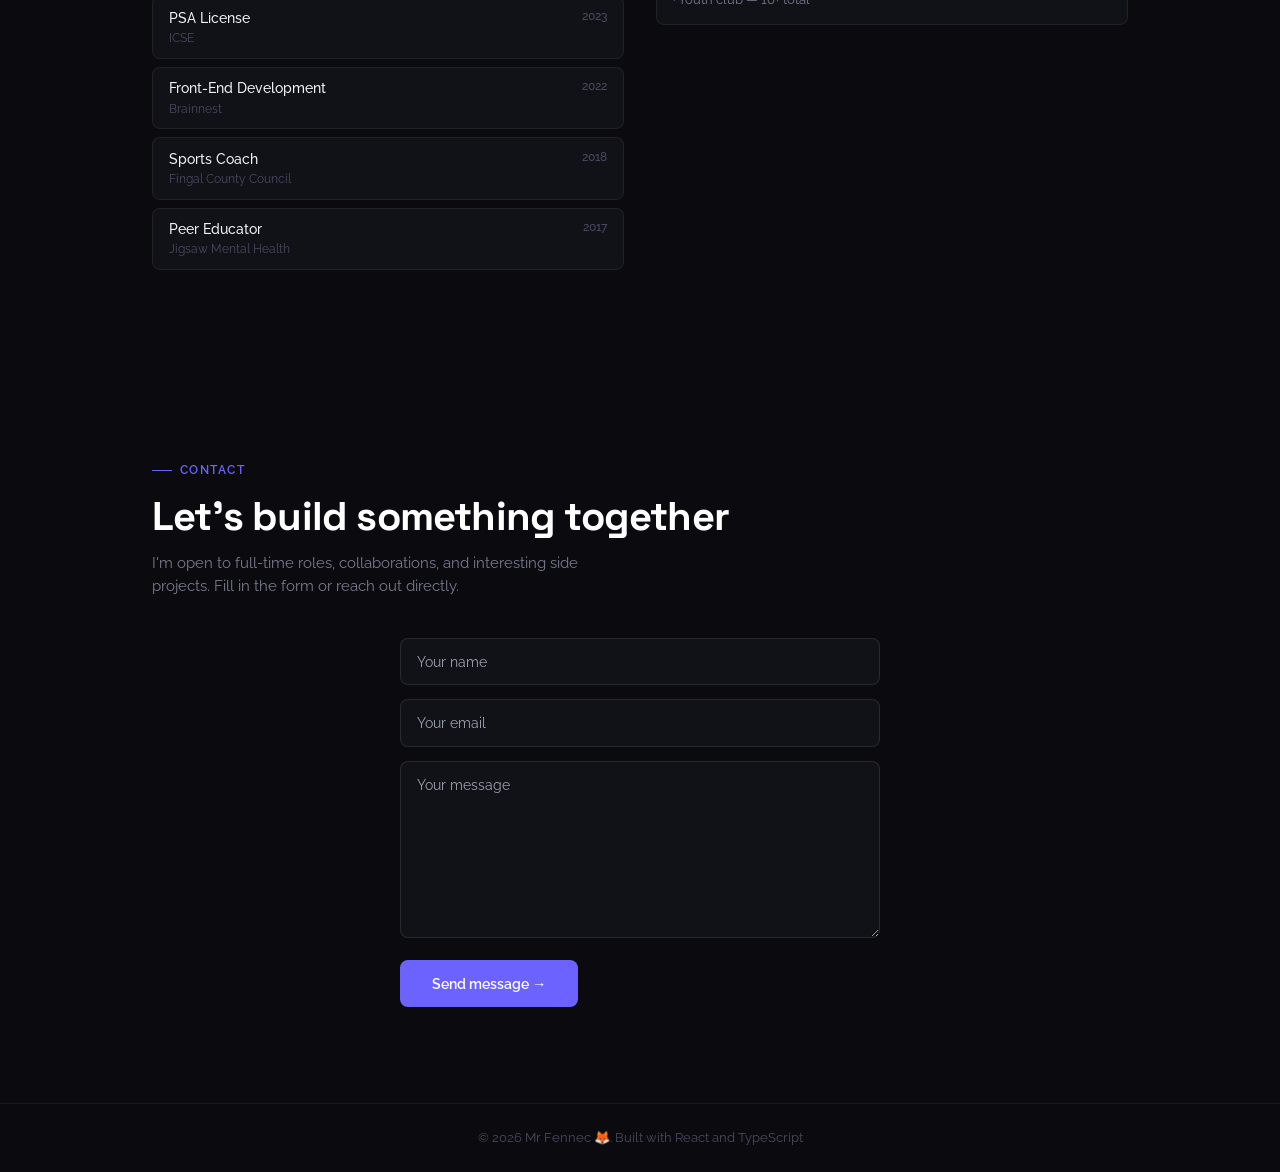
==== commit 1872c087: "Updates" ====
--- a/index.html
+++ b/index.html
@@ -1 +1 @@
-<!doctype html><html lang="en"><head><meta charset="utf-8"/><link rel="icon" href="/favicon.ico"/><meta name="viewport" content="width=device-width,initial-scale=1"/><meta name="theme-color" content="#000000"/><meta name="description" content="Abderahman Haouit — Full-Stack Engineer & AI Researcher"/><link rel="apple-touch-icon" href="/logo192.png"/><link rel="manifest" href="/manifest.json"/><title>Abder.</title><script>!function(){var e=sessionStorage.getItem("spa_redirect");e&&(sessionStorage.removeItem("spa_redirect"),window.history.replaceState(null,"","/"+e))}()</script><script defer="defer" src="/static/js/main.3ef13fd2.js"></script><link href="/static/css/main.3e0c6f83.css" rel="stylesheet"></head><body><noscript>You need to enable JavaScript to run this app.</noscript><div id="root"></div></body></html>+<!doctype html><html lang="en"><head><meta charset="utf-8"/><link rel="icon" type="image/svg+xml" href="/ah-mark.svg"/><meta name="viewport" content="width=device-width,initial-scale=1"/><meta name="theme-color" content="#000000"/><meta name="description" content="Abderahman Haouit — Full-Stack Engineer & AI Researcher"/><link rel="apple-touch-icon" href="/logo192.png"/><link rel="manifest" href="/manifest.json"/><title>Fibonacci</title><script>!function(){var e=sessionStorage.getItem("spa_redirect");e&&(sessionStorage.removeItem("spa_redirect"),window.history.replaceState(null,"","/"+e))}()</script><script defer="defer" src="/static/js/main.b467c9cd.js"></script><link href="/static/css/main.973895ed.css" rel="stylesheet"></head><body><noscript>You need to enable JavaScript to run this app.</noscript><div id="root"></div></body></html>
--- a/static/css/main.973895ed.css
+++ b/static/css/main.973895ed.css
@@ -0,0 +1,6 @@
+@import url(https://fonts.googleapis.com/css2?family=Raleway:ital,wght@0,100;0,200;0,300;0,400;0,500;0,600;0,700;0,800;0,900;1,100;1,200;1,300;1,400;1,500;1,600;1,700;1,800;1,900&display=swap);@import url(https://fonts.googleapis.com/css2?family=Great+Vibes&display=swap);@import url(https://fonts.googleapis.com/css2?family=Space+Grotesk:wght@400;500;600;700&display=swap);*,:after,:before{--tw-border-spacing-x:0;--tw-border-spacing-y:0;--tw-translate-x:0;--tw-translate-y:0;--tw-rotate:0;--tw-skew-x:0;--tw-skew-y:0;--tw-scale-x:1;--tw-scale-y:1;--tw-pan-x: ;--tw-pan-y: ;--tw-pinch-zoom: ;--tw-scroll-snap-strictness:proximity;--tw-gradient-from-position: ;--tw-gradient-via-position: ;--tw-gradient-to-position: ;--tw-ordinal: ;--tw-slashed-zero: ;--tw-numeric-figure: ;--tw-numeric-spacing: ;--tw-numeric-fraction: ;--tw-ring-inset: ;--tw-ring-offset-width:0px;--tw-ring-offset-color:#fff;--tw-ring-color:#3b82f680;--tw-ring-offset-shadow:0 0 #0000;--tw-ring-shadow:0 0 #0000;--tw-shadow:0 0 #0000;--tw-shadow-colored:0 0 #0000;--tw-blur: ;--tw-brightness: ;--tw-contrast: ;--tw-grayscale: ;--tw-hue-rotate: ;--tw-invert: ;--tw-saturate: ;--tw-sepia: ;--tw-drop-shadow: ;--tw-backdrop-blur: ;--tw-backdrop-brightness: ;--tw-backdrop-contrast: ;--tw-backdrop-grayscale: ;--tw-backdrop-hue-rotate: ;--tw-backdrop-invert: ;--tw-backdrop-opacity: ;--tw-backdrop-saturate: ;--tw-backdrop-sepia: ;--tw-contain-size: ;--tw-contain-layout: ;--tw-contain-paint: ;--tw-contain-style: }::backdrop{--tw-border-spacing-x:0;--tw-border-spacing-y:0;--tw-translate-x:0;--tw-translate-y:0;--tw-rotate:0;--tw-skew-x:0;--tw-skew-y:0;--tw-scale-x:1;--tw-scale-y:1;--tw-pan-x: ;--tw-pan-y: ;--tw-pinch-zoom: ;--tw-scroll-snap-strictness:proximity;--tw-gradient-from-position: ;--tw-gradient-via-position: ;--tw-gradient-to-position: ;--tw-ordinal: ;--tw-slashed-zero: ;--tw-numeric-figure: ;--tw-numeric-spacing: ;--tw-numeric-fraction: ;--tw-ring-inset: ;--tw-ring-offset-width:0px;--tw-ring-offset-color:#fff;--tw-ring-color:#3b82f680;--tw-ring-offset-shadow:0 0 #0000;--tw-ring-shadow:0 0 #0000;--tw-shadow:0 0 #0000;--tw-shadow-colored:0 0 #0000;--tw-blur: ;--tw-brightness: ;--tw-contrast: ;--tw-grayscale: ;--tw-hue-rotate: ;--tw-invert: ;--tw-saturate: ;--tw-sepia: ;--tw-drop-shadow: ;--tw-backdrop-blur: ;--tw-backdrop-brightness: ;--tw-backdrop-contrast: ;--tw-backdrop-grayscale: ;--tw-backdrop-hue-rotate: ;--tw-backdrop-invert: ;--tw-backdrop-opacity: ;--tw-backdrop-saturate: ;--tw-backdrop-sepia: ;--tw-contain-size: ;--tw-contain-layout: ;--tw-contain-paint: ;--tw-contain-style: }
+
+/*
+! tailwindcss v3.4.18 | MIT License | https://tailwindcss.com
+*/*,:after,:before{border:0 solid #e5e7eb;box-sizing:border-box}:after,:before{--tw-content:""}:host,html{-webkit-text-size-adjust:100%;font-feature-settings:normal;-webkit-tap-highlight-color:transparent;font-family:ui-sans-serif,system-ui,sans-serif,Apple Color Emoji,Segoe UI Emoji,Segoe UI Symbol,Noto Color Emoji;font-variation-settings:normal;line-height:1.5;tab-size:4}body{line-height:inherit;margin:0}hr{border-top-width:1px;color:inherit;height:0}abbr:where([title]){-webkit-text-decoration:underline dotted;text-decoration:underline dotted}h1,h2,h3,h4,h5,h6{font-size:inherit;font-weight:inherit}a{color:inherit;text-decoration:inherit}b,strong{font-weight:bolder}code,kbd,pre,samp{font-feature-settings:normal;font-family:ui-monospace,SFMono-Regular,Menlo,Monaco,Consolas,Liberation Mono,Courier New,monospace;font-size:1em;font-variation-settings:normal}small{font-size:80%}sub,sup{font-size:75%;line-height:0;position:relative;vertical-align:initial}sub{bottom:-.25em}sup{top:-.5em}table{border-collapse:collapse;border-color:inherit;text-indent:0}button,input,optgroup,select,textarea{font-feature-settings:inherit;color:inherit;font-family:inherit;font-size:100%;font-variation-settings:inherit;font-weight:inherit;letter-spacing:inherit;line-height:inherit;margin:0;padding:0}button,select{text-transform:none}button,input:where([type=button]),input:where([type=reset]),input:where([type=submit]){-webkit-appearance:button;background-color:initial;background-image:none}:-moz-focusring{outline:auto}:-moz-ui-invalid{box-shadow:none}progress{vertical-align:initial}::-webkit-inner-spin-button,::-webkit-outer-spin-button{height:auto}[type=search]{-webkit-appearance:textfield;outline-offset:-2px}::-webkit-search-decoration{-webkit-appearance:none}::-webkit-file-upload-button{-webkit-appearance:button;font:inherit}summary{display:list-item}blockquote,dd,dl,figure,h1,h2,h3,h4,h5,h6,hr,p,pre{margin:0}fieldset{margin:0}fieldset,legend{padding:0}menu,ol,ul{list-style:none;margin:0;padding:0}dialog{padding:0}textarea{resize:vertical}input::placeholder,textarea::placeholder{color:#9ca3af;opacity:1}[role=button],button{cursor:pointer}:disabled{cursor:default}audio,canvas,embed,iframe,img,object,svg,video{display:block;vertical-align:middle}img,video{height:auto;max-width:100%}[hidden]:where(:not([hidden=until-found])){display:none}html{font-family:Raleway,sans-serif}.container{width:100%}@media (min-width:640px){.container{max-width:640px}}@media (min-width:768px){.container{max-width:768px}}@media (min-width:1024px){.container{max-width:1024px}}@media (min-width:1280px){.container{max-width:1280px}}@media (min-width:1536px){.container{max-width:1536px}}.fixed{position:fixed}.absolute{position:absolute}.relative{position:relative}.bottom-0{bottom:0}.left-0{left:0}.right-0{right:0}.top-0{top:0}.top-\[35\%\]{top:35%}.z-40{z-index:40}.z-50{z-index:50}.mx-auto{margin-left:auto;margin-right:auto}.mb-10{margin-bottom:2.5rem}.mb-12{margin-bottom:3rem}.mb-14{margin-bottom:3.5rem}.mb-2{margin-bottom:.5rem}.mb-3{margin-bottom:.75rem}.mb-4{margin-bottom:1rem}.mb-5{margin-bottom:1.25rem}.mb-7{margin-bottom:1.75rem}.ml-1{margin-left:.25rem}.ml-2{margin-left:.5rem}.ml-\[-96px\]{margin-left:-96px}.mt-2{margin-top:.5rem}.block{display:block}.inline-block{display:inline-block}.flex{display:flex}.inline-flex{display:inline-flex}.grid{display:grid}.hidden{display:none}.h-11{height:2.75rem}.h-20{height:5rem}.h-8{height:2rem}.h-full{height:100%}.h-screen{height:100vh}.min-h-screen{min-height:100vh}.w-8{width:2rem}.w-full{width:100%}.max-w-screen-lg{max-width:1024px}.flex-1{flex:1 1}.transform{transform:translate(var(--tw-translate-x),var(--tw-translate-y)) rotate(var(--tw-rotate)) skewX(var(--tw-skew-x)) skewY(var(--tw-skew-y)) scaleX(var(--tw-scale-x)) scaleY(var(--tw-scale-y))}.cursor-pointer{cursor:pointer}.select-none{-webkit-user-select:none;user-select:none}.resize{resize:both}.grid-cols-1{grid-template-columns:repeat(1,minmax(0,1fr))}.grid-cols-3{grid-template-columns:repeat(3,minmax(0,1fr))}.grid-cols-4{grid-template-columns:repeat(4,minmax(0,1fr))}.flex-col{flex-direction:column}.flex-wrap{flex-wrap:wrap}.items-start{align-items:flex-start}.items-center{align-items:center}.justify-end{justify-content:flex-end}.justify-center{justify-content:center}.justify-between{justify-content:space-between}.justify-around{justify-content:space-around}.gap-1{gap:.25rem}.gap-10{gap:2.5rem}.gap-2{gap:.5rem}.gap-3{gap:.75rem}.gap-4{gap:1rem}.gap-5{gap:1.25rem}.gap-6{gap:1.5rem}.gap-8{gap:2rem}.gap-px{gap:1px}.overflow-hidden{overflow:hidden}.rounded-2xl{border-radius:1rem}.rounded-lg{border-radius:.5rem}.rounded-xl{border-radius:.75rem}.rounded-tr-md{border-top-right-radius:.375rem}.border{border-width:1px}.border-none{border-style:none}.bg-transparent{background-color:initial}.object-cover{object-fit:cover}.p-0{padding:0}.p-6{padding:1.5rem}.px-3{padding-left:.75rem;padding-right:.75rem}.px-4{padding-left:1rem;padding-right:1rem}.px-5{padding-left:1.25rem;padding-right:1.25rem}.px-6{padding-left:1.5rem;padding-right:1.5rem}.py-2{padding-bottom:.5rem;padding-top:.5rem}.py-24{padding-bottom:6rem;padding-top:6rem}.py-3{padding-bottom:.75rem;padding-top:.75rem}.py-5{padding-bottom:1.25rem;padding-top:1.25rem}.pb-12{padding-bottom:3rem}.pr-2{padding-right:.5rem}.pt-24{padding-top:6rem}.text-center{text-align:center}.text-3xl{font-size:1.875rem;line-height:2.25rem}.text-sm{font-size:.875rem;line-height:1.25rem}.text-xs{font-size:.75rem;line-height:1rem}.font-bold{font-weight:700}.font-medium{font-weight:500}.font-semibold{font-weight:600}.uppercase{text-transform:uppercase}.capitalize{text-transform:capitalize}.tracking-widest{letter-spacing:.1em}.text-white{--tw-text-opacity:1;color:#fff;color:rgb(255 255 255/var(--tw-text-opacity,1))}.underline{-webkit-text-decoration-line:underline;text-decoration-line:underline}.outline{outline-style:solid}.blur{--tw-blur:blur(8px);filter:var(--tw-blur) var(--tw-brightness) var(--tw-contrast) var(--tw-grayscale) var(--tw-hue-rotate) var(--tw-invert) var(--tw-saturate) var(--tw-sepia) var(--tw-drop-shadow)}.backdrop-filter{-webkit-backdrop-filter:var(--tw-backdrop-blur) var(--tw-backdrop-brightness) var(--tw-backdrop-contrast) var(--tw-backdrop-grayscale) var(--tw-backdrop-hue-rotate) var(--tw-backdrop-invert) var(--tw-backdrop-opacity) var(--tw-backdrop-saturate) var(--tw-backdrop-sepia);backdrop-filter:var(--tw-backdrop-blur) var(--tw-backdrop-brightness) var(--tw-backdrop-contrast) var(--tw-backdrop-grayscale) var(--tw-backdrop-hue-rotate) var(--tw-backdrop-invert) var(--tw-backdrop-opacity) var(--tw-backdrop-saturate) var(--tw-backdrop-sepia)}.transition{transition-duration:.15s;transition-property:color,background-color,border-color,fill,stroke,opacity,box-shadow,transform,filter,-webkit-text-decoration-color,-webkit-backdrop-filter;transition-property:color,background-color,border-color,text-decoration-color,fill,stroke,opacity,box-shadow,transform,filter,backdrop-filter;transition-property:color,background-color,border-color,text-decoration-color,fill,stroke,opacity,box-shadow,transform,filter,backdrop-filter,-webkit-text-decoration-color,-webkit-backdrop-filter;transition-timing-function:cubic-bezier(.4,0,.2,1)}.duration-300{transition-duration:.3s}#root,body,html{background-color:#0a0a0f;min-height:100vh}.hover\:ml-\[-10px\]:hover{margin-left:-10px}.hover\:rounded-md:hover{border-radius:.375rem}.group:hover .group-hover\:rotate-90{--tw-rotate:90deg;transform:translate(var(--tw-translate-x),var(--tw-translate-y)) rotate(var(--tw-rotate)) skewX(var(--tw-skew-x)) skewY(var(--tw-skew-y)) scaleX(var(--tw-scale-x)) scaleY(var(--tw-scale-y))}@media (min-width:640px){.sm\:grid-cols-2{grid-template-columns:repeat(2,minmax(0,1fr))}.sm\:grid-cols-6{grid-template-columns:repeat(6,minmax(0,1fr))}.sm\:px-6{padding-left:1.5rem;padding-right:1.5rem}}@media (min-width:768px){.md\:order-1{order:1}.md\:order-2{order:2}.md\:mt-0{margin-top:0}.md\:flex{display:flex}.md\:hidden{display:none}.md\:flex-1{flex:1 1}.md\:flex-shrink-0{flex-shrink:0}.md\:grid-cols-2{grid-template-columns:repeat(2,minmax(0,1fr))}.md\:flex-row{flex-direction:row}.md\:pb-0{padding-bottom:0}.md\:pt-0{padding-top:0}}@media (min-width:1024px){.lg\:flex{display:flex}.lg\:hidden{display:none}.lg\:grid-cols-3{grid-template-columns:repeat(3,minmax(0,1fr))}.lg\:gap-12{gap:3rem}}
+/*# sourceMappingURL=main.973895ed.css.map*/
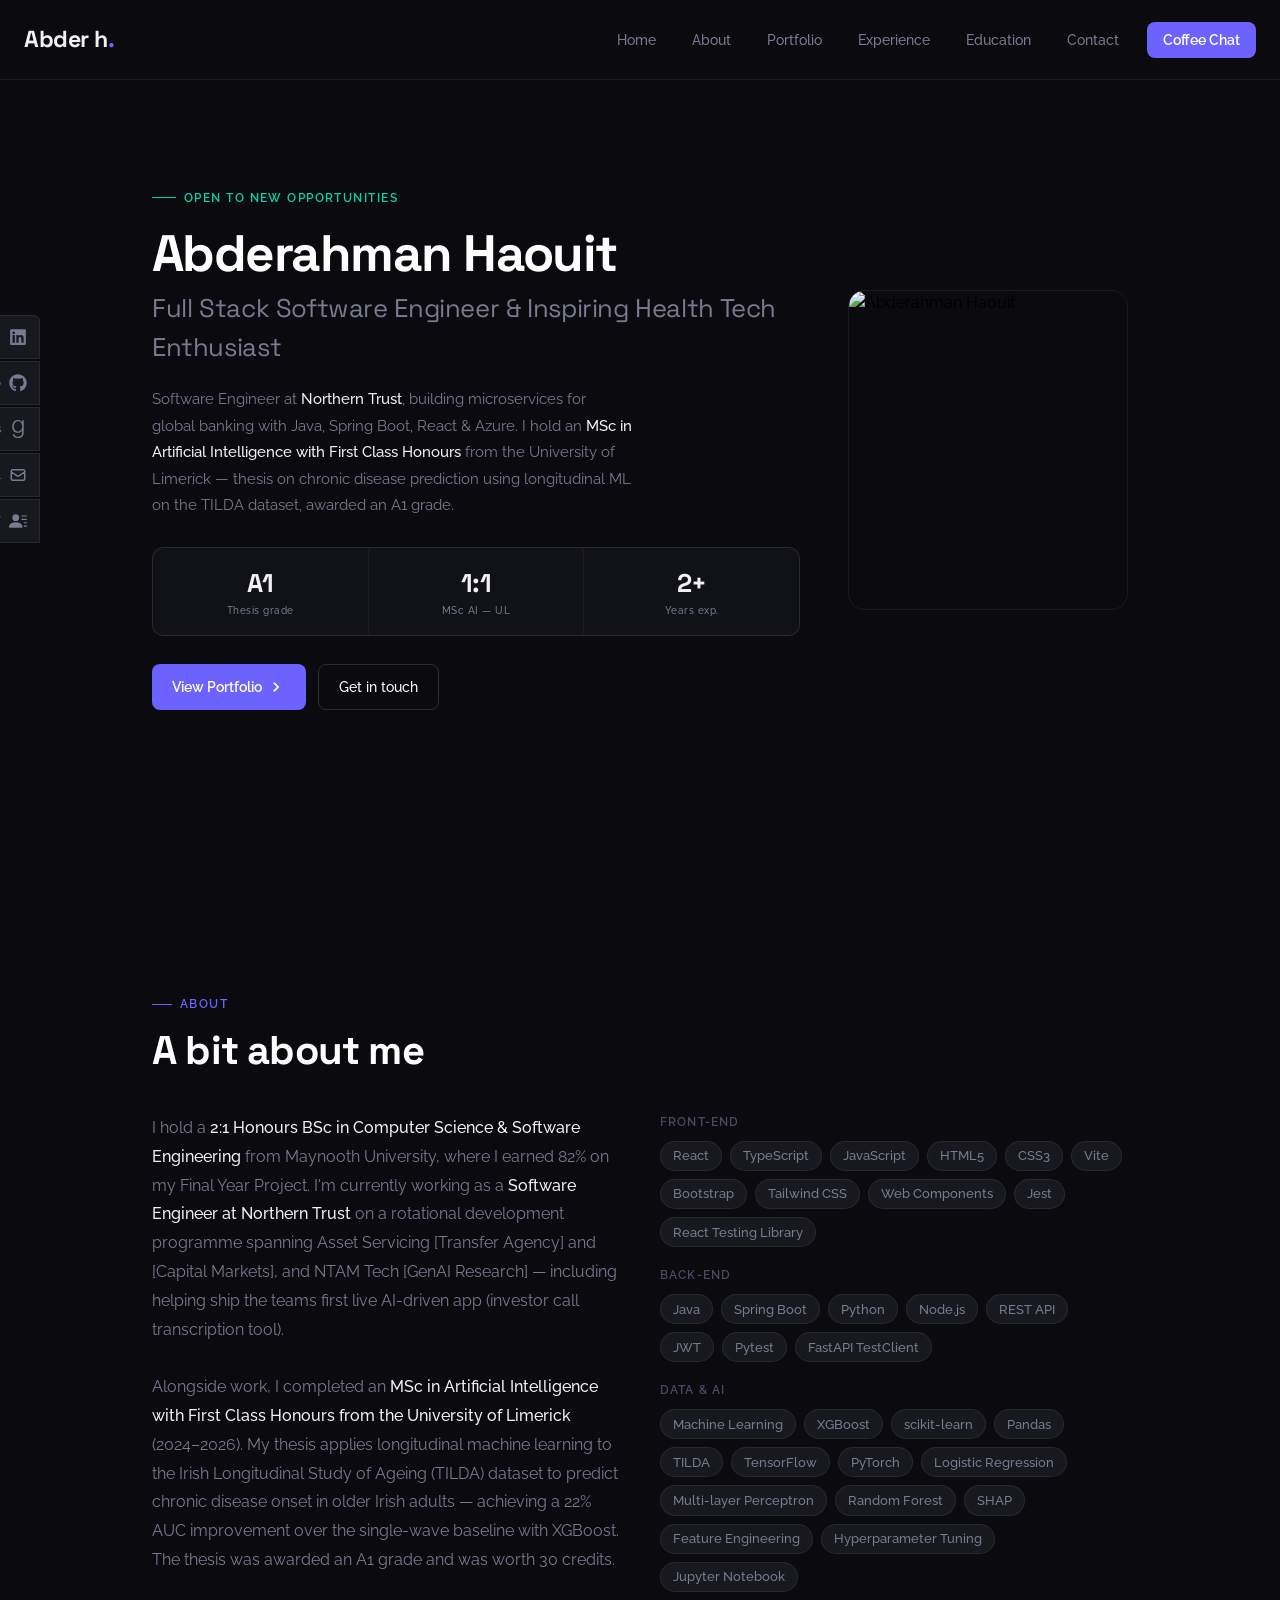
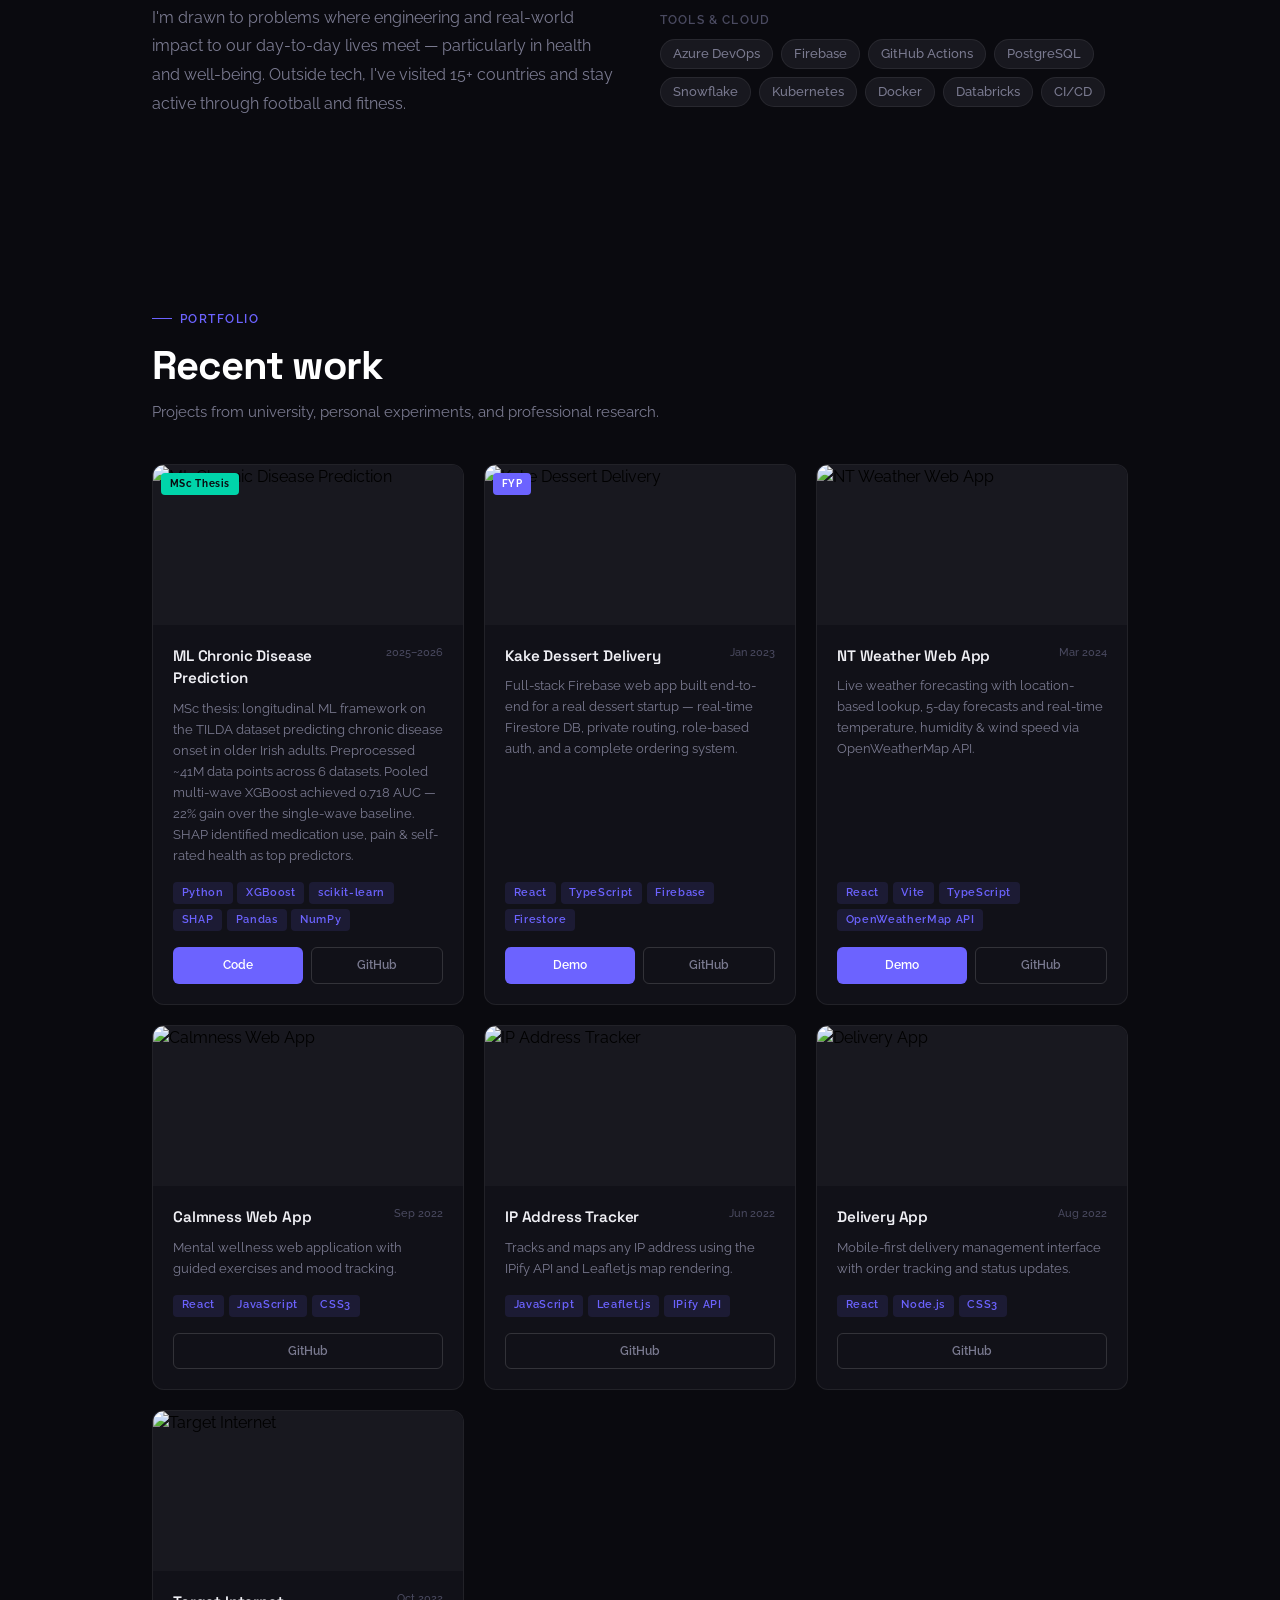
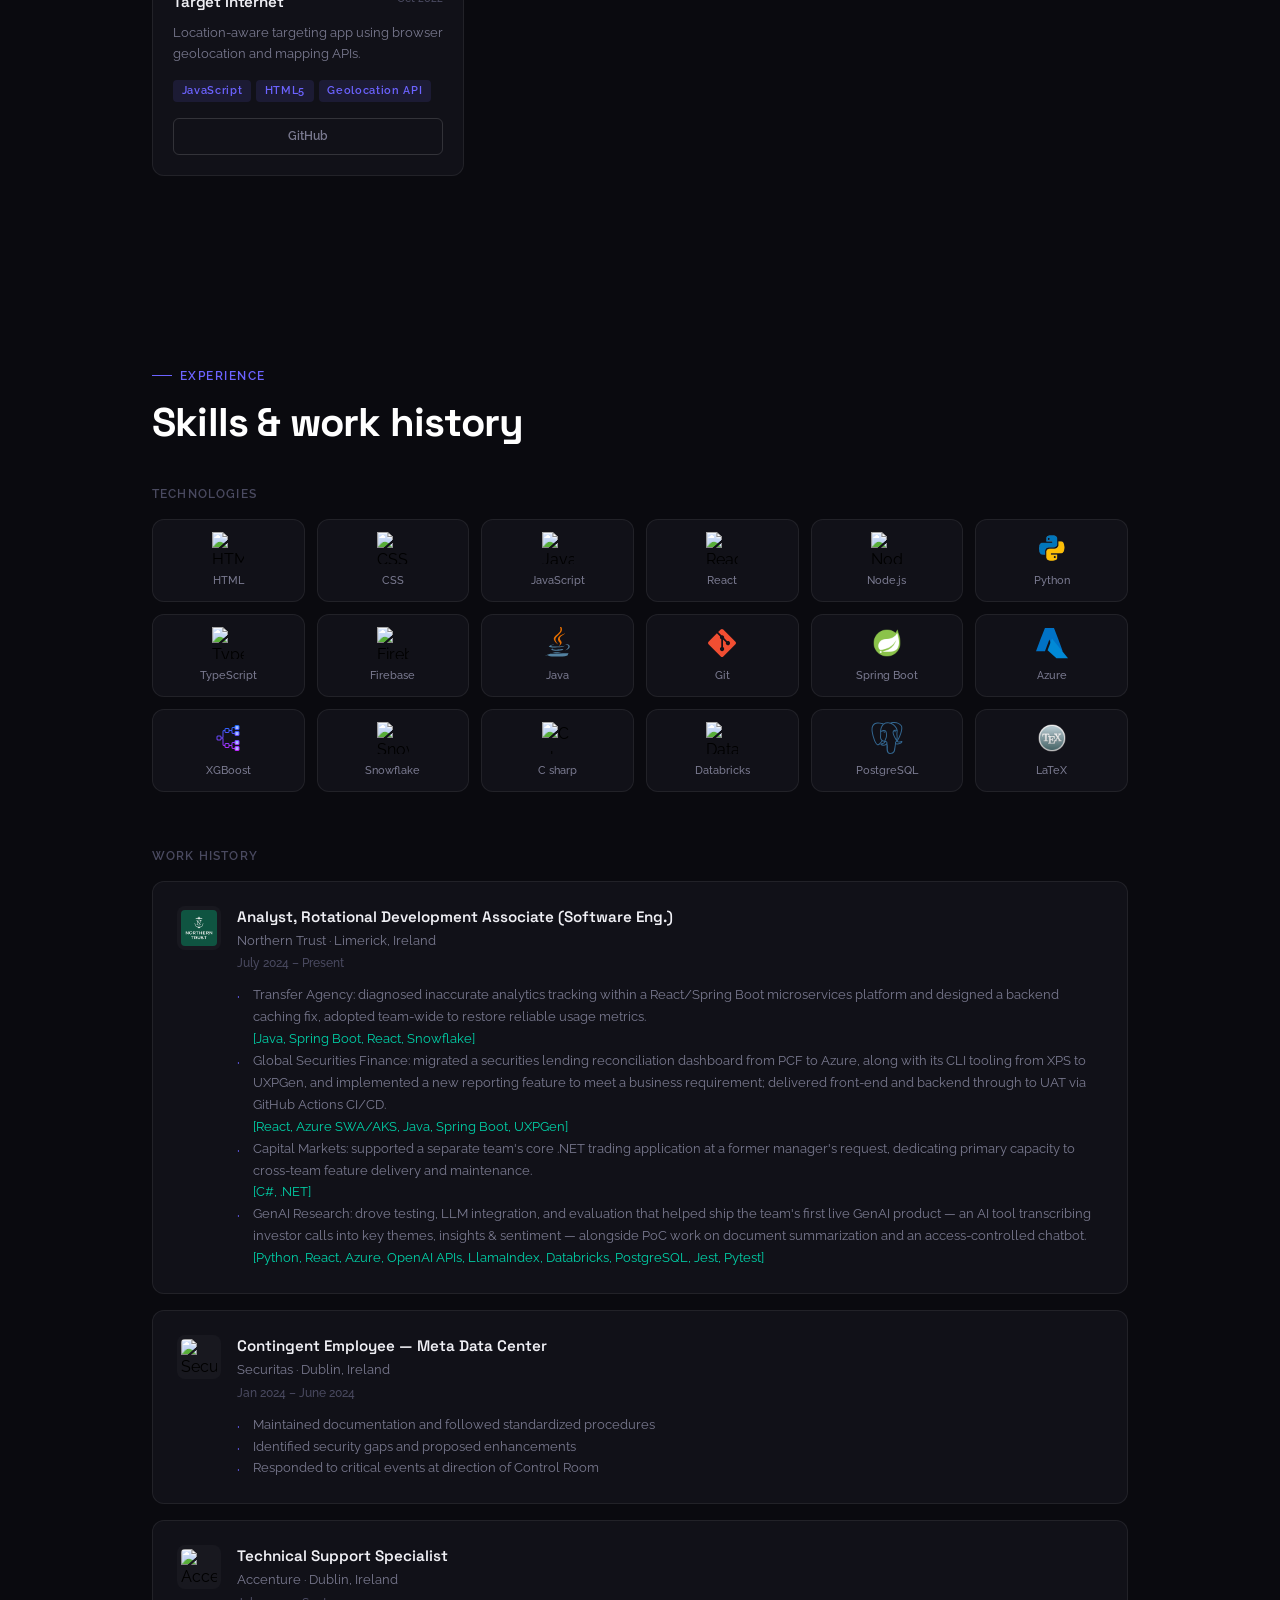
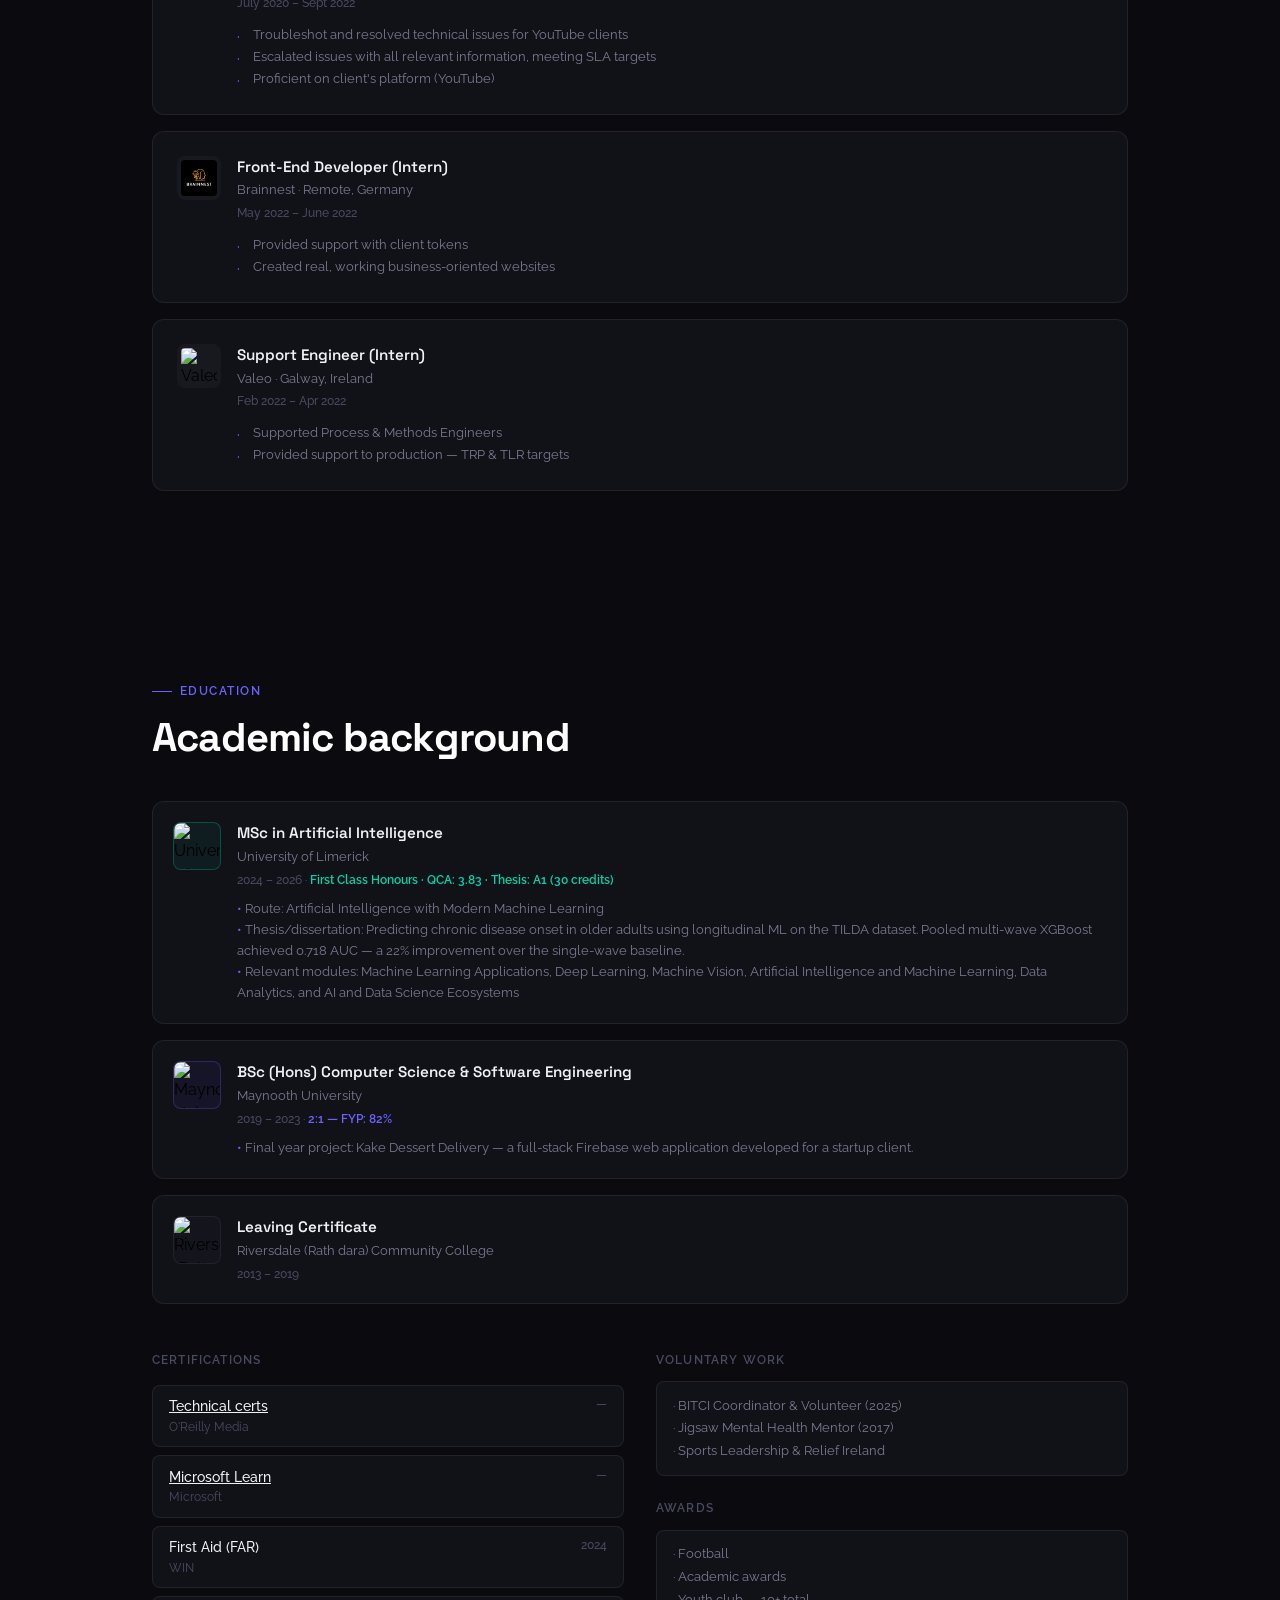
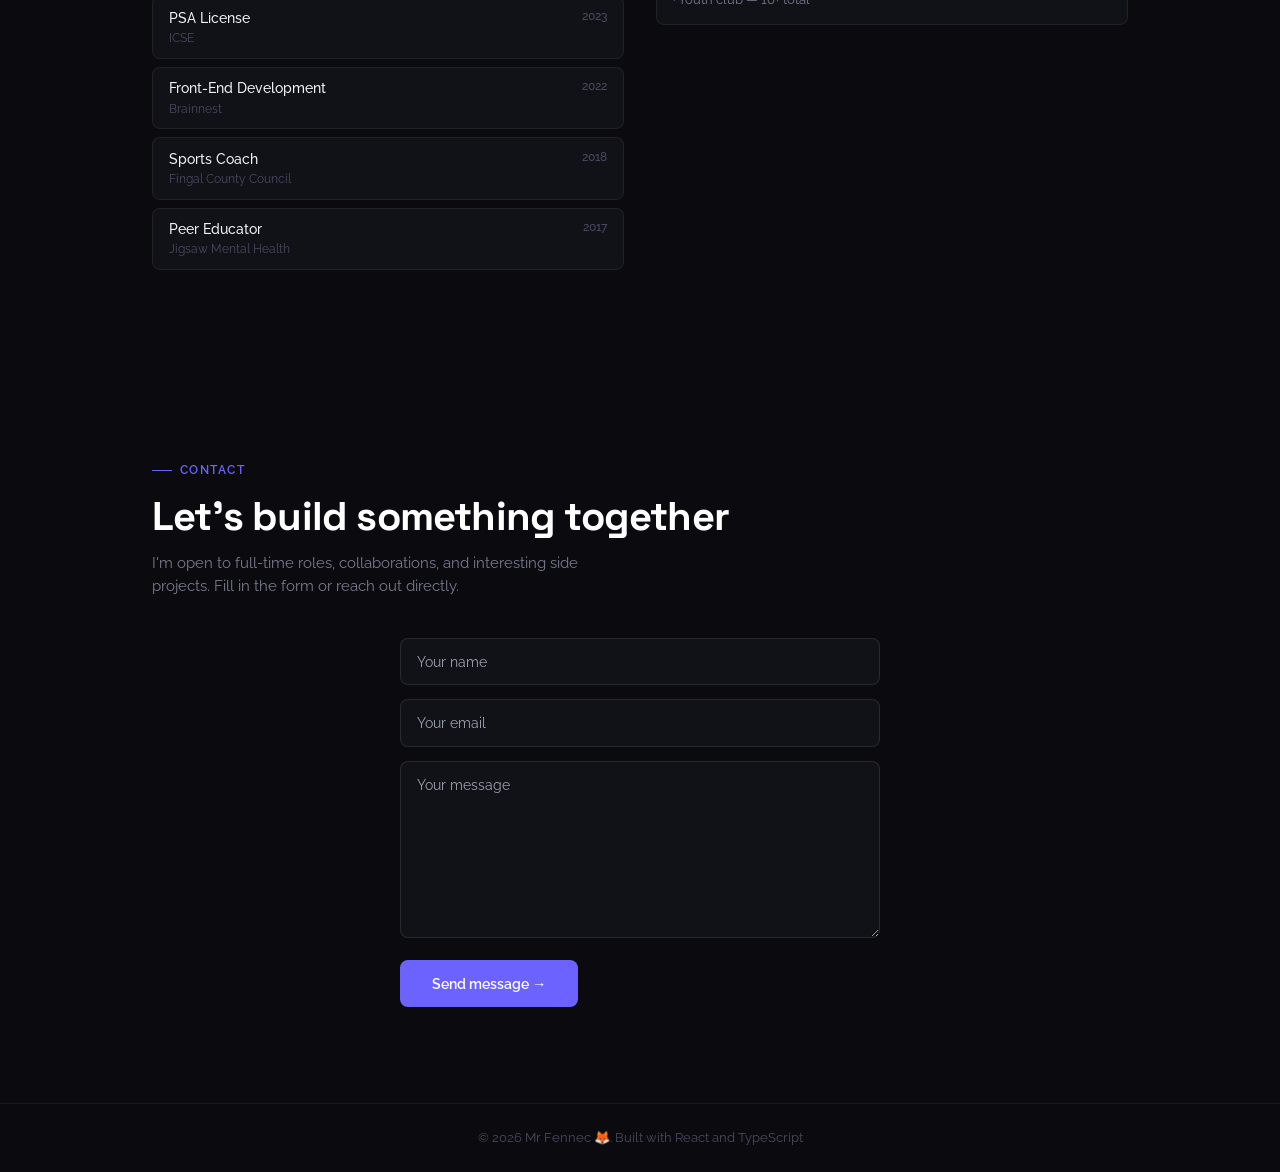
==== commit 41d62bbb: "Updates" ====
--- a/index.html
+++ b/index.html
@@ -1 +1 @@
-<!doctype html><html lang="en"><head><meta charset="utf-8"/><link rel="icon" type="image/svg+xml" href="/ah-mark.svg"/><meta name="viewport" content="width=device-width,initial-scale=1"/><meta name="theme-color" content="#000000"/><meta name="description" content="Abderahman Haouit — Full-Stack Engineer & AI Researcher"/><link rel="apple-touch-icon" href="/logo192.png"/><link rel="manifest" href="/manifest.json"/><title>Fibonacci</title><script>!function(){var e=sessionStorage.getItem("spa_redirect");e&&(sessionStorage.removeItem("spa_redirect"),window.history.replaceState(null,"","/"+e))}()</script><script defer="defer" src="/static/js/main.b467c9cd.js"></script><link href="/static/css/main.973895ed.css" rel="stylesheet"></head><body><noscript>You need to enable JavaScript to run this app.</noscript><div id="root"></div></body></html>+<!doctype html><html lang="en"><head><meta charset="utf-8"/><link rel="icon" type="image/jpeg" href="/fibonnaci.jpeg"/><meta name="viewport" content="width=device-width,initial-scale=1"/><meta name="theme-color" content="#000000"/><meta name="description" content="Abderahman Haouit — Senior Software Engineer"/><link rel="apple-touch-icon" type="image/jpeg" href="/fibonnaci.jpeg"/><link rel="manifest" href="/manifest.json"/><title>Abderahman H.</title><script>!function(){var e=sessionStorage.getItem("spa_redirect");e&&(sessionStorage.removeItem("spa_redirect"),window.history.replaceState(null,"","/"+e))}()</script><script defer="defer" src="/static/js/main.d698fdcb.js"></script><link href="/static/css/main.973895ed.css" rel="stylesheet"></head><body><noscript>You need to enable JavaScript to run this app.</noscript><div id="root"></div></body></html>
